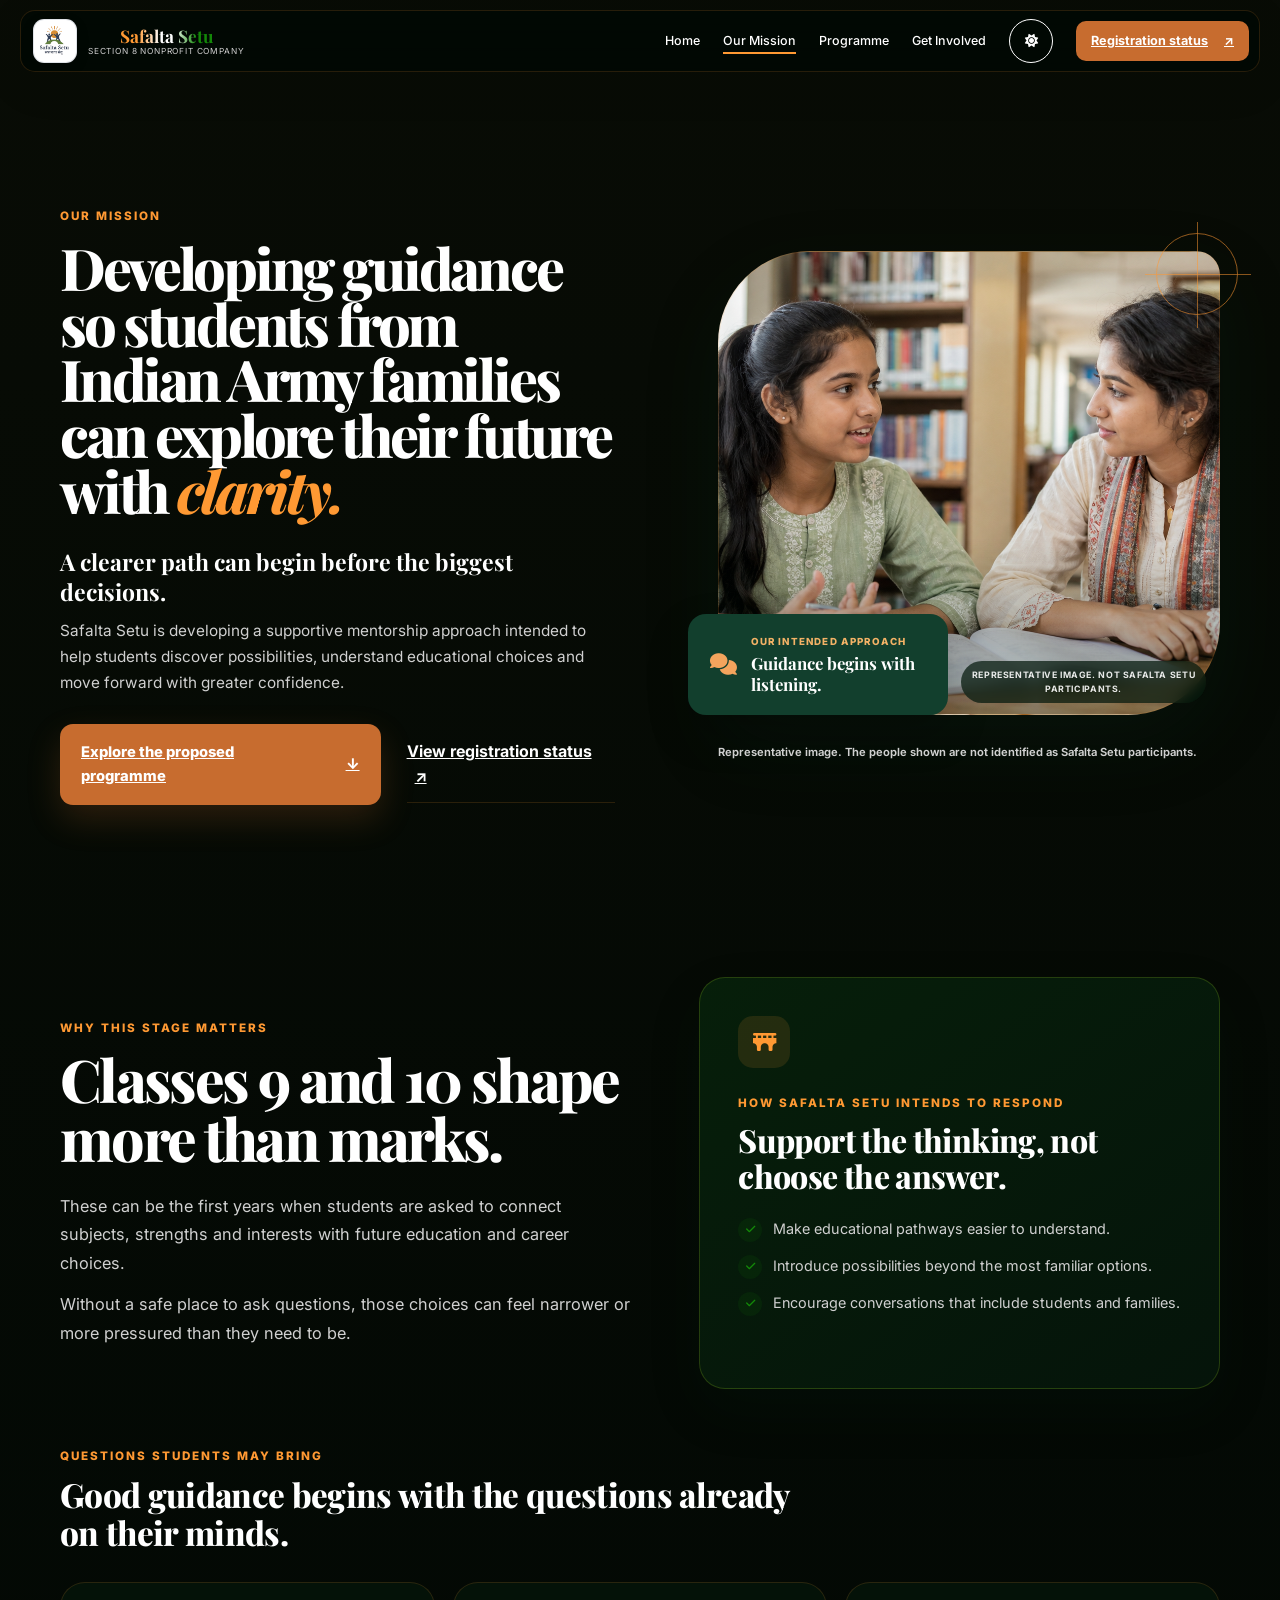
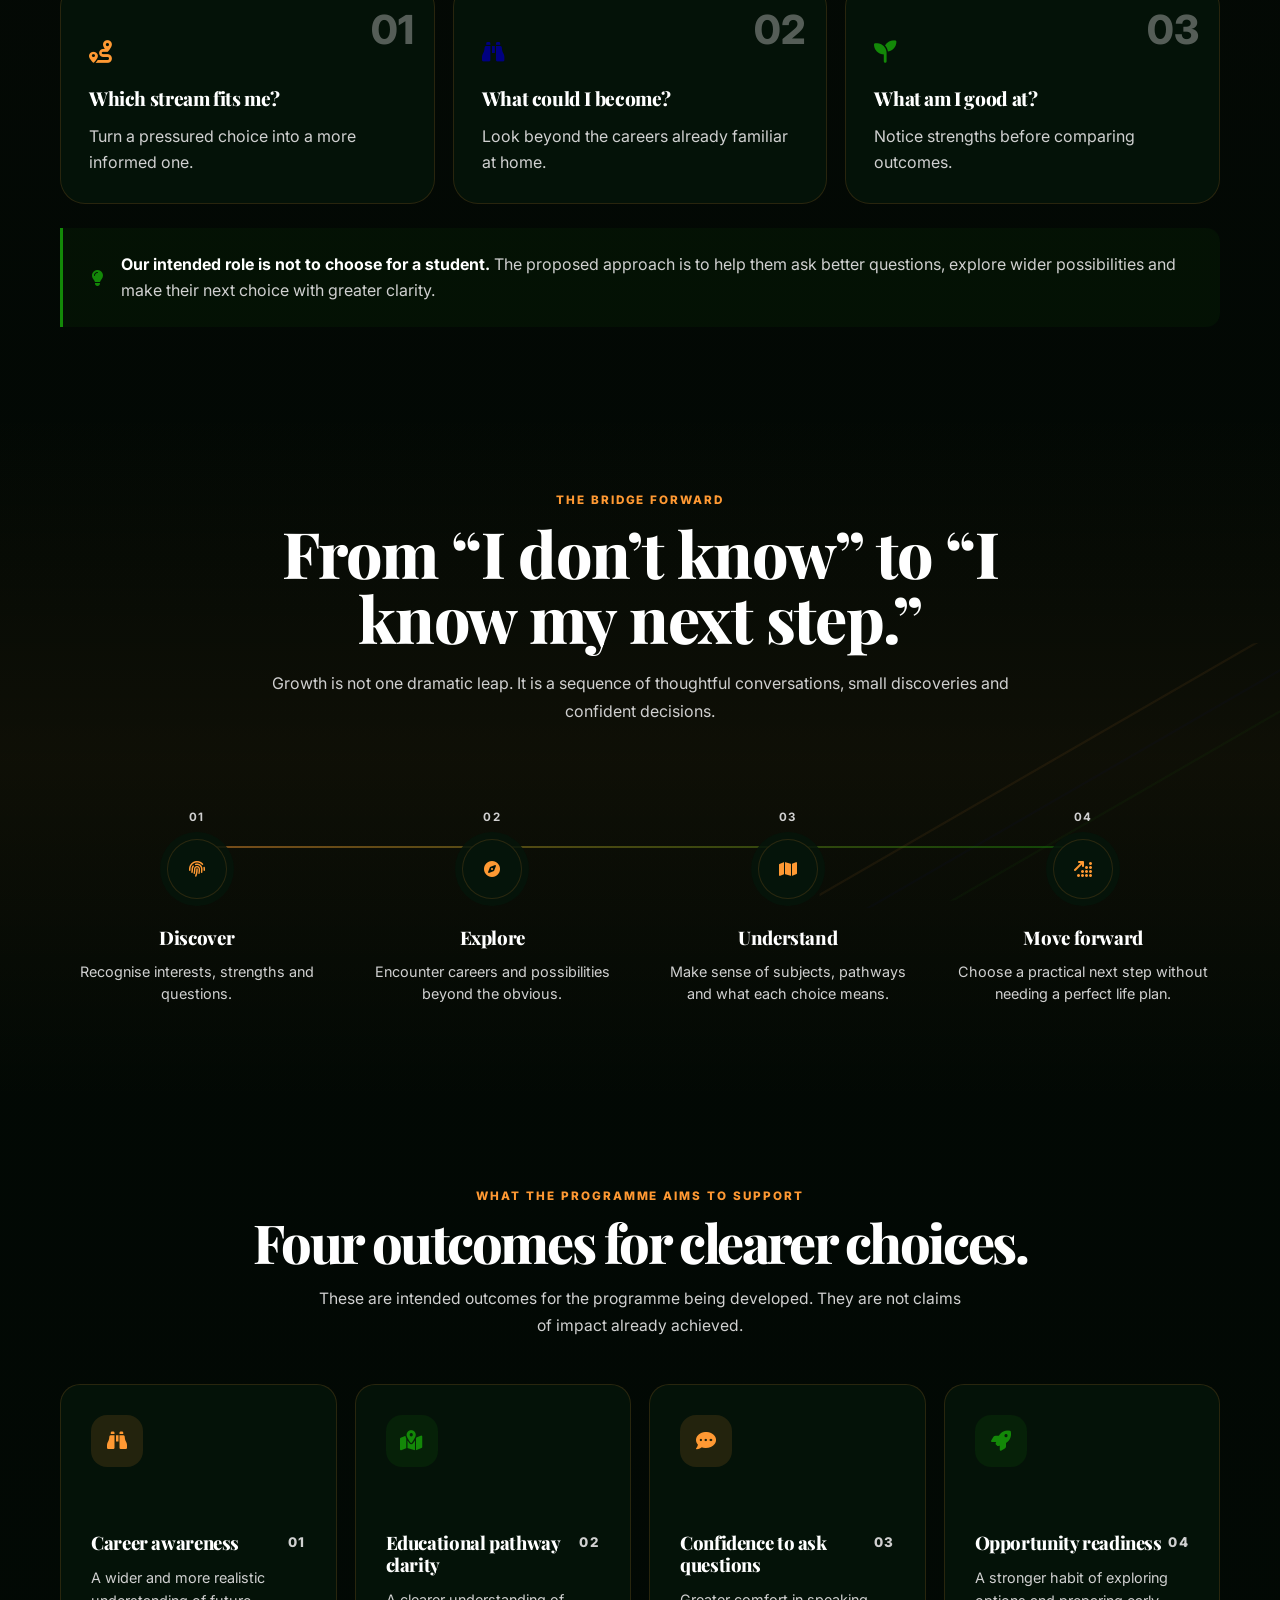
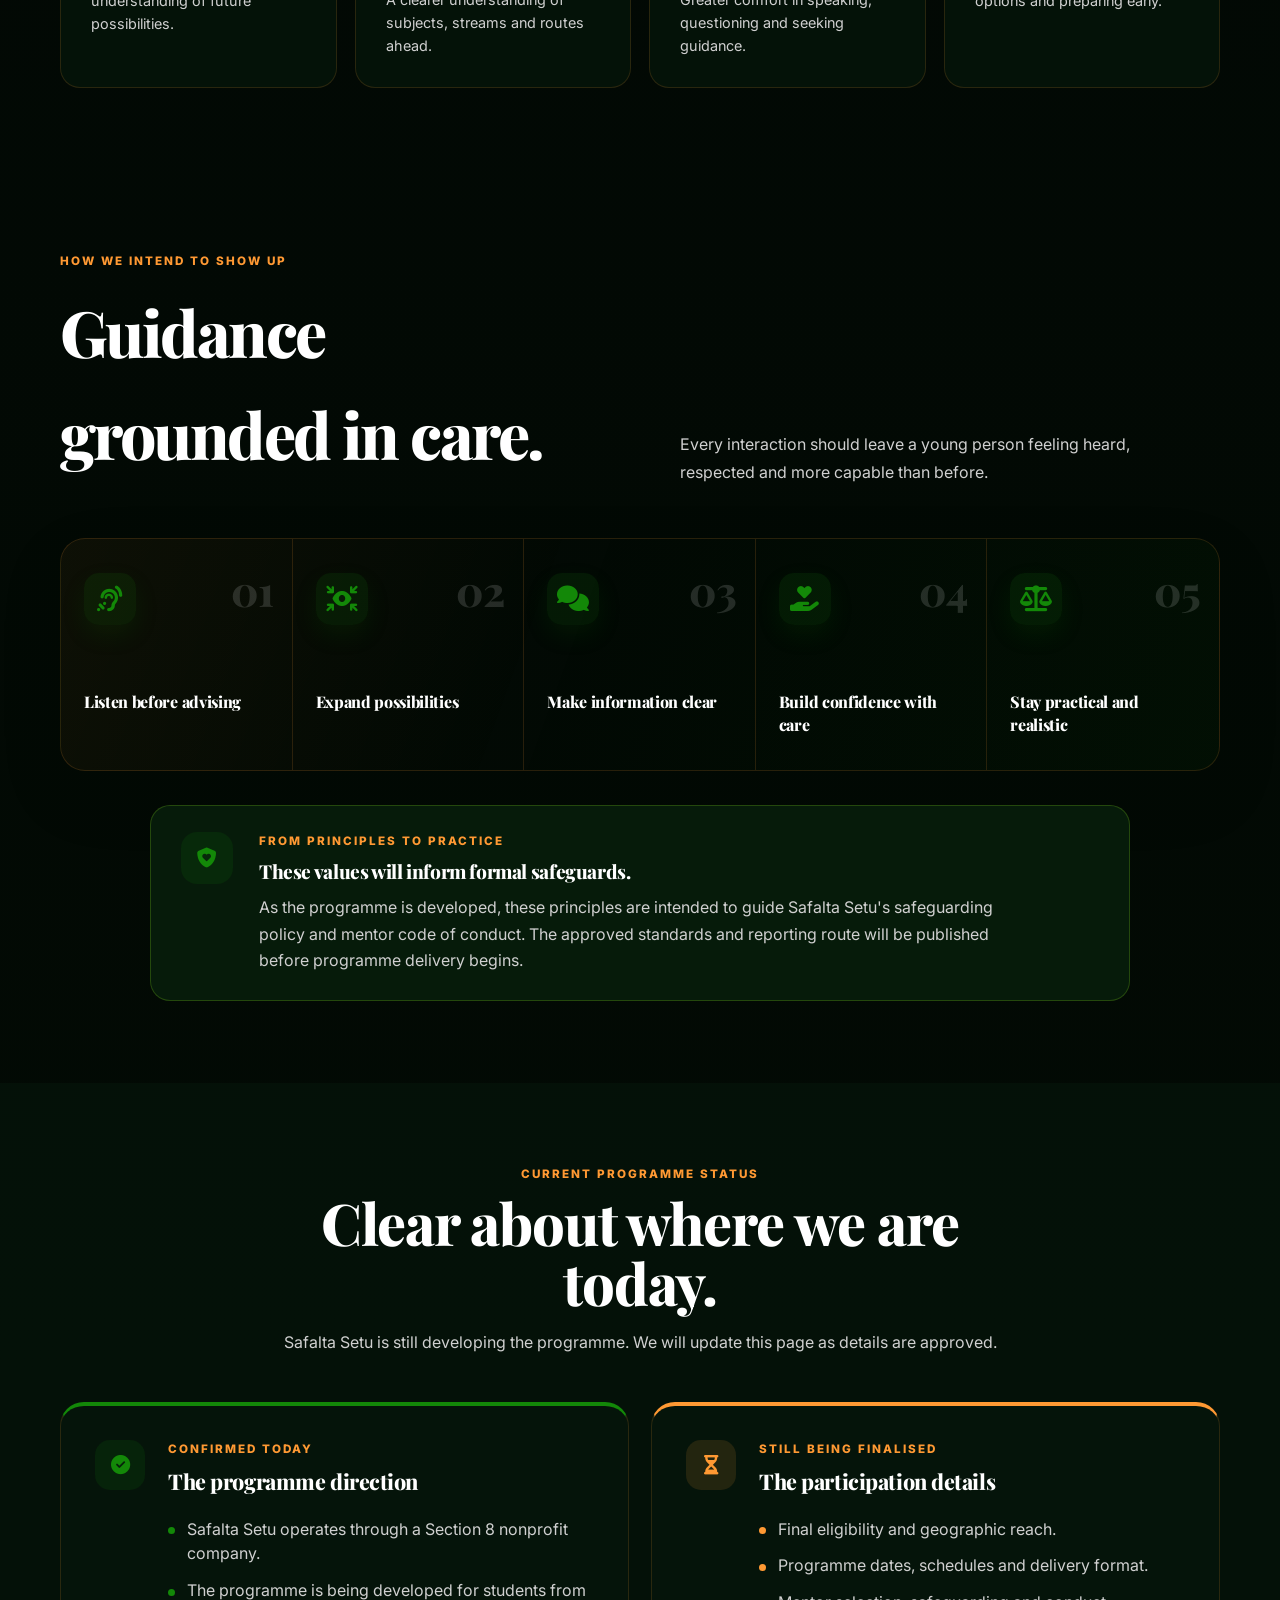
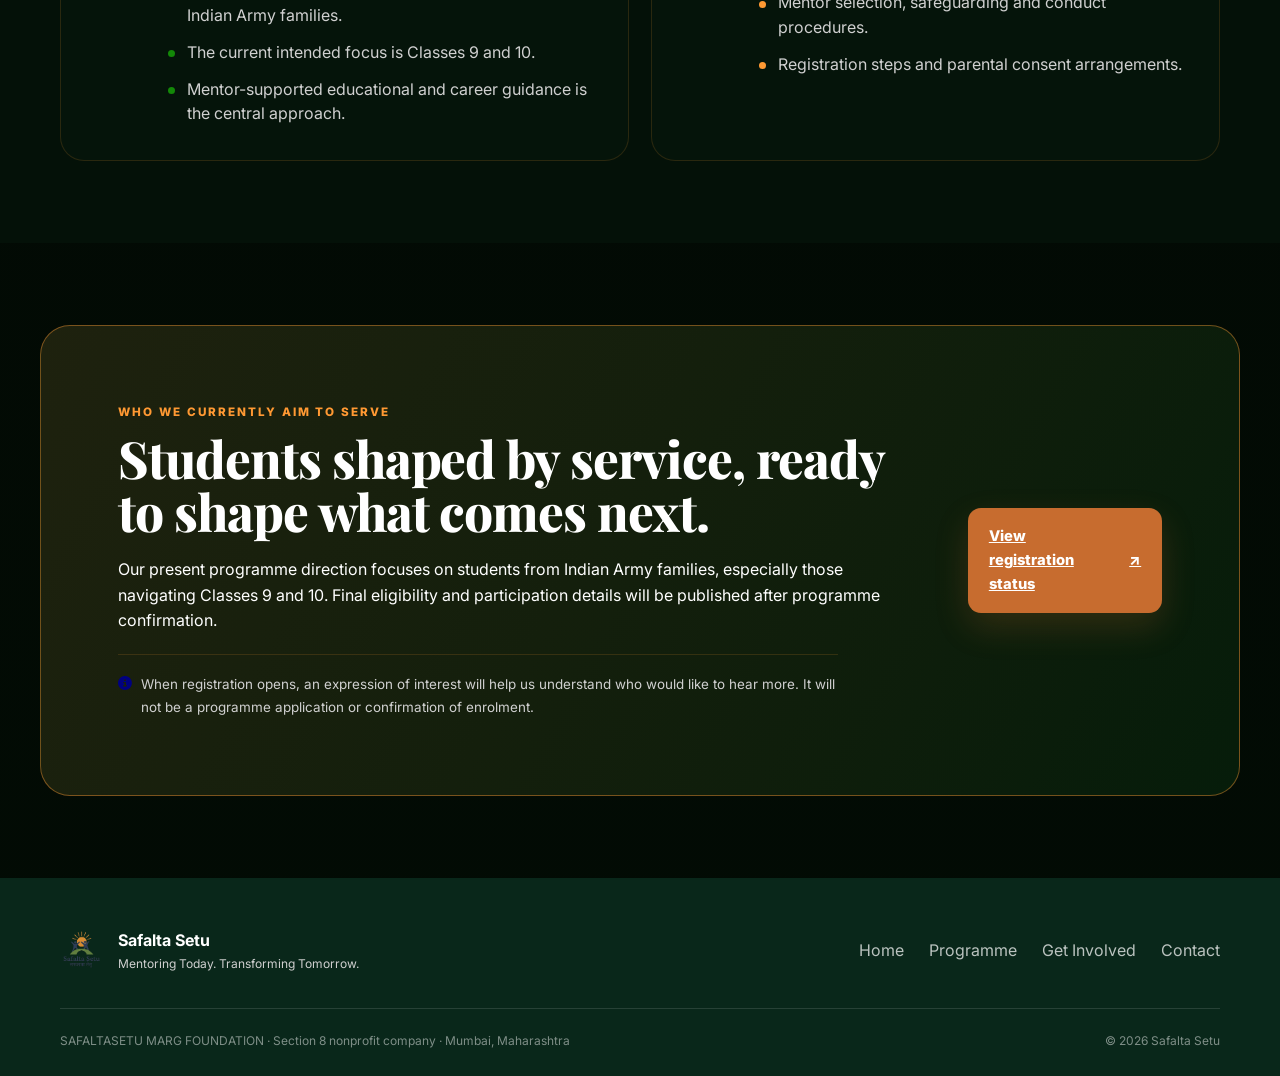
==== vision.html @ 75360585 "Publish Safalta Setu website" ====
<!DOCTYPE html>
<html lang="en" data-theme="dark">
<head>
    <meta charset="UTF-8"><meta name="viewport" content="width=device-width, initial-scale=1.0">
    <meta name="description" content="Discover the mentorship programme Safalta Setu is developing for students from Indian Army families.">
    <title>Our Mission | Safalta Setu</title><link rel="stylesheet" href="style.css?v=mobile2"><link rel="stylesheet" href="https://cdnjs.cloudflare.com/ajax/libs/font-awesome/6.4.0/css/all.min.css">
</head>
<body class="mission-site-page">
<a class="skip-link" href="#main-content">Skip to content</a>
<nav class="navbar navbar-home ngo-nav" aria-label="Primary navigation"><a href="index.html" class="nav-brand"><div class="logo-container official-logo-container"><img src="logo.jpg" alt="Safalta Setu official logo" class="nav-logo-img official-logo-img"></div><span class="brand-copy"><strong>Safalta Setu</strong><small>Section 8 nonprofit company</small></span></a><button class="mobile-menu-btn" id="mobile-menu-trigger" aria-label="Open navigation" aria-expanded="false" aria-controls="nav-menu"><i class="fas fa-bars"></i></button><div class="nav-menu" id="nav-menu"><a href="index.html" class="nav-link">Home</a><a href="vision.html" class="nav-link active" aria-current="page">Our Mission</a><a href="index.html#programmes" class="nav-link">Programme</a><a href="index.html#get-involved" class="nav-link">Get Involved</a><button id="theme-toggle" class="theme-switch" aria-label="Toggle Theme"><i class="fas fa-sun"></i></button><a href="contact.html" class="nav-cta">Registration status <span aria-hidden="true">↗</span></a></div></nav>
<main id="main-content" class="mission-page">
<header class="mission-hero"><div class="container mission-hero-grid"><div class="mission-copy reveal-group"><p class="section-kicker">Our mission</p><h1>Developing guidance so students from Indian Army families can explore their future with <em>clarity.</em></h1><p class="mission-hero-lead">A clearer path can begin before the biggest decisions.</p><p class="mission-hero-summary">Safalta Setu is developing a supportive mentorship approach intended to help students discover possibilities, understand educational choices and move forward with greater confidence.</p><div class="hero-actions"><a href="#bridge-forward" class="btn-primary">Explore the proposed programme <span aria-hidden="true">↓</span></a><a href="contact.html" class="btn-text">View registration status <span aria-hidden="true">↗</span></a></div></div><figure class="mission-people-visual reveal-scale"><div class="mission-people-photo" role="img" aria-label="Representative image of an Indian student speaking with a supportive mentor"></div><figcaption class="mission-people-disclosure">Representative image. Not Safalta Setu participants.</figcaption><div class="mission-people-note"><i class="fas fa-comments" aria-hidden="true"></i><span><small>Our intended approach</small><strong>Guidance begins with listening.</strong></span></div><span class="mission-people-accent" aria-hidden="true"></span><p class="representative-caption">Representative image. The people shown are not identified as Safalta Setu participants.</p></figure></div></header>
<section class="mission-why section"><div class="container"><div class="why-ngo-grid"><div class="why-need reveal-text"><p class="section-kicker">Why this stage matters</p><h2>Classes 9 and 10 shape more than marks.</h2><p>These can be the first years when students are asked to connect subjects, strengths and interests with future education and career choices.</p><p>Without a safe place to ask questions, those choices can feel narrower or more pressured than they need to be.</p></div><aside class="why-response reveal-card"><span class="why-response-icon"><i class="fas fa-bridge" aria-hidden="true"></i></span><p class="section-kicker">How Safalta Setu intends to respond</p><h3>Support the thinking, not choose the answer.</h3><ul><li><i class="fas fa-check" aria-hidden="true"></i><span>Make educational pathways easier to understand.</span></li><li><i class="fas fa-check" aria-hidden="true"></i><span>Introduce possibilities beyond the most familiar options.</span></li><li><i class="fas fa-check" aria-hidden="true"></i><span>Encourage conversations that include students and families.</span></li></ul></aside></div><div class="student-questions-heading reveal-text"><p class="section-kicker">Questions students may bring</p><h3>Good guidance begins with the questions already on their minds.</h3></div><div class="question-grid"><article class="question-card reveal-card"><span>01</span><i class="fas fa-route"></i><h3>Which stream fits me?</h3><p>Turn a pressured choice into a more informed one.</p></article><article class="question-card reveal-card"><span>02</span><i class="fas fa-binoculars"></i><h3>What could I become?</h3><p>Look beyond the careers already familiar at home.</p></article><article class="question-card reveal-card"><span>03</span><i class="fas fa-seedling"></i><h3>What am I good at?</h3><p>Notice strengths before comparing outcomes.</p></article></div><p class="mission-note reveal-text"><i class="fas fa-lightbulb"></i><span><strong>Our intended role is not to choose for a student.</strong> The proposed approach is to help them ask better questions, explore wider possibilities and make their next choice with greater clarity.</span></p></div></section>
<section class="bridge-forward section" id="bridge-forward"><div class="container"><div class="section-heading center-heading reveal-text"><p class="section-kicker">The Bridge Forward</p><h2>From “I don’t know” to “I know my next step.”</h2><p>Growth is not one dramatic leap. It is a sequence of thoughtful conversations, small discoveries and confident decisions.</p></div><div class="journey-track"><div class="journey-line" aria-hidden="true"></div><article class="journey-step reveal-card"><b>01</b><span><i class="fas fa-fingerprint"></i></span><h3>Discover</h3><p>Recognise interests, strengths and questions.</p></article><article class="journey-step reveal-card"><b>02</b><span><i class="fas fa-compass"></i></span><h3>Explore</h3><p>Encounter careers and possibilities beyond the obvious.</p></article><article class="journey-step reveal-card"><b>03</b><span><i class="fas fa-map"></i></span><h3>Understand</h3><p>Make sense of subjects, pathways and what each choice means.</p></article><article class="journey-step reveal-card"><b>04</b><span><i class="fas fa-arrow-up-right-dots"></i></span><h3>Move forward</h3><p>Choose a practical next step without needing a perfect life plan.</p></article></div></div></section>
<section class="mission-outcomes section" id="intended-outcomes"><div class="container"><div class="outcomes-heading reveal-text"><p class="section-kicker">What the programme aims to support</p><h2>Four outcomes for clearer choices.</h2><p>These are intended outcomes for the programme being developed. They are not claims of impact already achieved.</p></div><div class="outcome-list"><div class="outcome-item reveal-card"><span><i class="fas fa-binoculars"></i></span><div><small>01</small><h3>Career awareness</h3><p>A wider and more realistic understanding of future possibilities.</p></div></div><div class="outcome-item reveal-card"><span><i class="fas fa-map-location-dot"></i></span><div><small>02</small><h3>Educational pathway clarity</h3><p>A clearer understanding of subjects, streams and routes ahead.</p></div></div><div class="outcome-item reveal-card"><span><i class="fas fa-comment-dots"></i></span><div><small>03</small><h3>Confidence to ask questions</h3><p>Greater comfort in speaking, questioning and seeking guidance.</p></div></div><div class="outcome-item reveal-card"><span><i class="fas fa-rocket"></i></span><div><small>04</small><h3>Opportunity readiness</h3><p>A stronger habit of exploring options and preparing early.</p></div></div></div></div></section>
<section class="mission-principles section" id="care-principles"><div class="container"><div class="section-heading split-heading reveal-text"><div><p class="section-kicker">How we intend to show up</p><h2>Guidance grounded in care.</h2></div><p>Every interaction should leave a young person feeling heard, respected and more capable than before.</p></div><div class="principles-row"><div class="principle reveal-card"><i class="fas fa-ear-listen"></i><h3>Listen before advising</h3></div><div class="principle reveal-card"><i class="fas fa-arrows-to-eye"></i><h3>Expand possibilities</h3></div><div class="principle reveal-card"><i class="fas fa-comments"></i><h3>Make information clear</h3></div><div class="principle reveal-card"><i class="fas fa-hand-holding-heart"></i><h3>Build confidence with care</h3></div><div class="principle reveal-card"><i class="fas fa-scale-balanced"></i><h3>Stay practical and realistic</h3></div></div><aside class="principles-standards-note reveal-card"><span><i class="fas fa-shield-heart" aria-hidden="true"></i></span><div><p class="section-kicker">From principles to practice</p><h3>These values will inform formal safeguards.</h3><p>As the programme is developed, these principles are intended to guide Safalta Setu's safeguarding policy and mentor code of conduct. The approved standards and reporting route will be published before programme delivery begins.</p></div></aside></div></section>
<section class="mission-status section" id="current-status"><div class="container"><div class="status-heading reveal-text"><p class="section-kicker">Current programme status</p><h2>Clear about where we are today.</h2><p>Safalta Setu is still developing the programme. We will update this page as details are approved.</p></div><div class="status-clarity-grid"><article class="status-column status-confirmed reveal-card"><span class="status-icon"><i class="fas fa-circle-check" aria-hidden="true"></i></span><div><p class="section-kicker">Confirmed today</p><h3>The programme direction</h3><ul><li>Safalta Setu operates through a Section 8 nonprofit company.</li><li>The programme is being developed for students from Indian Army families.</li><li>The current intended focus is Classes 9 and 10.</li><li>Mentor-supported educational and career guidance is the central approach.</li></ul></div></article><article class="status-column status-pending reveal-card"><span class="status-icon"><i class="fas fa-hourglass-half" aria-hidden="true"></i></span><div><p class="section-kicker">Still being finalised</p><h3>The participation details</h3><ul><li>Final eligibility and geographic reach.</li><li>Programme dates, schedules and delivery format.</li><li>Mentor selection, safeguarding and conduct procedures.</li><li>Registration steps and parental consent arrangements.</li></ul></div></article></div></div></section>
<section class="mission-audience section" id="register-interest"><div class="container audience-card reveal-scale"><div><p class="section-kicker">Who we currently aim to serve</p><h2>Students shaped by service, ready to shape what comes next.</h2><p>Our present programme direction focuses on students from Indian Army families, especially those navigating Classes 9 and 10. Final eligibility and participation details will be published after programme confirmation.</p><p class="audience-cta-note"><i class="fas fa-circle-info" aria-hidden="true"></i><span>When registration opens, an expression of interest will help us understand who would like to hear more. It will not be a programme application or confirmation of enrolment.</span></p></div><a href="contact.html" class="btn-primary">View registration status <span aria-hidden="true">↗</span></a></div></section>
</main>
<footer class="ngo-footer"><div class="container"><div class="ngo-footer-top"><div class="footer-brand"><img src="logo.jpg" alt="Safalta Setu"><div><strong>Safalta Setu</strong><span>Mentoring Today. Transforming Tomorrow.</span></div></div><div class="footer-links"><a href="index.html">Home</a><a href="index.html#programmes">Programme</a><a href="index.html#get-involved">Get Involved</a><a href="contact.html">Contact</a></div></div><div class="ngo-footer-bottom"><span>SAFALTASETU MARG FOUNDATION · Section 8 nonprofit company · Mumbai, Maharashtra</span><span>© 2026 Safalta Setu</span></div></div></footer><script src="script.js?v=7"></script>
</body></html>
---- style.css ----
/* 
   SAFALTA SETU: THE PATRIOTIC ENGINE (FINAL STABLE)
   Design System: Deep Tricolor, High Visibility, No Blend Modes
*/

@import url('https://fonts.googleapis.com/css2?family=Inter:wght@400;500;600;800&family=Playfair+Display:ital,wght@0,600;0,800;1,600&display=swap');

:root {
    /* --- DARK THEME (Deep Jungle) --- */
    /* User asked for "background green colour green" - we give a Premium Deep Green/Black */
    --bg-deep: #020804;
    --bg-surface: #05140a;
    --text-main: #ffffff;
    --text-muted: #d0d0d0;
    /* Brighter for readability */

    --glass-bg: rgba(5, 20, 10, 0.85);
    --glass-border: rgba(255, 153, 51, 0.15);
    /* Saffron tint border */
    --glass-highlight: rgba(255, 255, 255, 0.1);

    /* VIBRANT INDIAN COLORS */
    --saffron-glow: #FF9933;
    --green-glow: #138808;
    --blue-chakra: #000080;
    /* Navy for box shadows/accents only, NO TEXT */

    --nav-height: 80px;
    --container-width: 1200px;
}

/* --- LIGHT MODE (Green-Cream) --- */
[data-theme="light"] {
    --bg-deep: #FDFBF7;
    /* Requested "Tinted Cream" */
    --bg-surface: #FFFFFF;
    --text-main: #0a1f0a;
    --text-muted: #405040;

    --glass-bg: rgba(255, 255, 255, 0.85);
    --glass-border: rgba(19, 136, 8, 0.15);
    --glass-highlight: rgba(255, 153, 51, 0.1);

    --saffron-glow: #CC5500;
    --green-glow: #006400;
}

* {
    box-sizing: border-box;
    margin: 0;
    padding: 0;
}

html {
    scroll-behavior: smooth;
    font-size: 16px;
}

body {
    background-color: var(--bg-deep);
    color: var(--text-main);
    font-family: 'Inter', sans-serif;
    overflow-x: hidden;
    line-height: 1.6;
    transition: background-color 0.5s ease;
}

/* --- TYPOGRAPHY (Patriotic) --- */
h1,
h2,
h3 {
    font-family: 'Playfair Display', serif;
    font-weight: 800;
    color: var(--text-main);
    letter-spacing: -0.02em;
}

/* Fix: Text Gradient showing as rectangle */
.tricolor-text {
    background: linear-gradient(90deg, var(--saffron-glow), #ffffff, var(--green-glow));
    background-clip: text;
    -webkit-background-clip: text;
    color: transparent;
    -webkit-text-fill-color: transparent;
    font-weight: 800;
    display: inline-block;
}

/* FINAL FIX: Light mode uses SOLID text to avoid "Rectangle" bugs */
[data-theme="light"] .tricolor-text {
    background: none;
    background-clip: border-box;
    -webkit-background-clip: border-box;
    -webkit-text-fill-color: initial;
    color: #000000;
    /* Crisp Black */
}

.display-text {
    font-size: clamp(3rem, 7vw, 6rem);
    line-height: 1.1;
    margin-bottom: 20px;
}

.subtitle {
    font-size: 1.25rem;
    color: var(--text-muted);
    max-width: 700px;
    margin: 0 auto 40px auto;
}

/* --- LAYOUT --- */
.container {
    max-width: var(--container-width);
    margin: 0 auto;
    padding: 0 20px;
}

.section {
    padding: 100px 0;
    position: relative;
    display: flex;
    flex-direction: column;
    justify-content: center;
    min-height: 90vh;
}

.center-text {
    text-align: center;
}

.grid {
    display: grid;
    gap: 40px;
}

/* --- NAVBAR --- */
.navbar {
    position: fixed;
    top: 0;
    width: 100%;
    height: var(--nav-height);
    background: var(--glass-bg);
    backdrop-filter: blur(20px);
    border-bottom: 1px solid var(--glass-border);
    z-index: 1000;
    display: flex;
    align-items: center;
    justify-content: space-between;
    padding: 0 40px;
}

.logo-container {
    background: #fff;
    padding: 5px 10px;
    border-radius: 4px;
    height: 50px;
    display: flex;
    align-items: center;
}

.nav-logo-img {
    height: 100%;
    width: auto;
    max-width: 150px;
    object-fit: contain;
}

.nav-menu {
    display: flex;
    gap: 30px;
    align-items: center;
}

.nav-link {
    color: var(--text-main);
    text-decoration: none;
    font-weight: 500;
    font-size: 1.1rem;
}

.nav-link:hover {
    color: var(--saffron-glow);
}

.theme-switch {
    background: none;
    border: 1px solid var(--text-main);
    color: var(--text-main);
    width: 40px;
    height: 40px;
    border-radius: 50%;
    display: grid;
    place-items: center;
    cursor: pointer;
}

/* --- STREAKS (THE FIX) --- */
/* No Blend Modes. Explicit coloring. */
.light-streak {
    position: fixed;
    /* Fixed so they stay on screen */
    width: 600px;
    height: 600px;
    border-radius: 50%;
    filter: blur(90px);
    z-index: -1;
    /* Behind content */
    opacity: 0.6;
    pointer-events: none;
}

/* Dark Mode Streaks */
.streak-saffron {
    top: -200px;
    right: -200px;
    background: var(--saffron-glow);
}

.streak-green {
    bottom: -200px;
    left: -200px;
    background: var(--green-glow);
}

/* --- CARDS & BOXES --- */
.glass-card {
    background: var(--glass-bg);
    border: 1px solid var(--glass-border);
    border-radius: 20px;
    padding: 40px;
    position: relative;
    overflow: hidden;
    transition: transform 0.3s ease, border-color 0.3s ease;
}

.glass-card:hover {
    transform: translateY(-5px);
    border-color: var(--saffron-glow);
    box-shadow: 0 10px 40px rgba(0, 0, 0, 0.2);
}

/* Partners Box Specific - NO OUTLINES */
.partner-box {
    display: flex;
    align-items: center;
    justify-content: center;
    background: rgba(255, 255, 255, 0.03);
    /* Subtle fill */
    border: none;
    /* KEY FIX */
    font-weight: 700;
    letter-spacing: 1px;
    color: var(--text-muted);
}

[data-theme="light"] .partner-box {
    background: rgba(0, 0, 0, 0.03);
    color: var(--text-main);
}

/* --- BUTTONS (Fixed: No Glow) --- */
.btn-cinema {
    background: var(--saffron-glow);
    /* Solid Saffron */
    color: #fff;
    padding: 15px 40px;
    border-radius: 50px;
    text-decoration: none;
    font-weight: 700;
    /* REMOVED GLOW per user request */
    box-shadow: none;
    transition: all 0.3s ease;
}

.btn-cinema:hover {
    filter: brightness(1.05);
    background: #FF9933;
}

.btn-ghost {
    border: 2px solid var(--text-main);
    color: var(--text-main);
    padding: 15px 40px;
    border-radius: 50px;
    text-decoration: none;
    font-weight: 700;
}

/* --- UTILS --- */
.footer-minimal {
    border-top: 1px solid var(--glass-border);
    padding: 50px 0;
    text-align: center;
    color: var(--text-muted);
    background: var(--bg-surface);
}


/* --- MOBILE RESPONSIVENESS (The Fix) --- */
@media (max-width: 768px) {
    .navbar {
        padding: 0 20px;
    }

    /* Hide Desktop Menu */
    .nav-menu {
        position: fixed;
        top: var(--nav-height);
        left: 0;
        width: 100%;
        height: 0;
        background: var(--glass-bg);
        backdrop-filter: blur(25px);
        overflow: hidden;
        flex-direction: column;
        align-items: center;
        justify-content: center;
        transition: height 0.4s cubic-bezier(0.4, 0, 0.2, 1);
        border-bottom: 1px solid var(--glass-border);
    }

    .nav-menu.active {
        height: 300px;
        /* Open Drawer Height */
    }

    /* Mobile Hamburger Icon (Visual only, JS triggers it) */
    .mobile-menu-btn {
        display: block !important;
        font-size: 1.5rem;
        color: var(--text-main);
        cursor: pointer;
    }

    /* Stack Hero Buttons */
    .hero-btn-group a {
        display: block;
        width: 100%;
        margin: 10px 0 !important;
        text-align: center;
    }

    /* Adjust Headlines */
    .display-text {
        font-size: 2.5rem;
    }
}

/* Our Mission */
.mission-page{position:relative;z-index:1;overflow:hidden}.mission-hero{min-height:92vh;padding:150px 0 90px;display:grid;align-items:center}.mission-hero-grid{display:grid;grid-template-columns:1.05fr .95fr;gap:clamp(50px,8vw,120px);align-items:center}.mission-copy h1{max-width:760px;margin:14px 0 28px;font-family:'Playfair Display',serif;font-size:clamp(3.4rem,6.7vw,7rem);line-height:.94;letter-spacing:-.055em}.mission-copy h1 em{color:var(--saffron-glow);font-weight:inherit}.mission-copy>p:not(.section-kicker){max-width:650px;color:var(--text-muted);font-size:clamp(1.05rem,1.5vw,1.25rem);line-height:1.75}.mission-compass{width:min(470px,86vw);aspect-ratio:1;position:relative;margin:auto;border-radius:50%;background:radial-gradient(circle,color-mix(in srgb,var(--saffron-glow) 13%,transparent),transparent 58%)}.compass-orbit{position:absolute;inset:9%;border:1px solid color-mix(in srgb,var(--text-main) 22%,transparent);border-radius:50%;animation:mission-spin 24s linear infinite}.compass-orbit:before,.compass-orbit:after{content:'';position:absolute;width:13px;height:13px;border-radius:50%;background:var(--saffron-glow);box-shadow:0 0 22px currentColor}.compass-orbit:before{left:8%;top:18%}.compass-orbit:after{right:8%;bottom:18%;background:var(--green-glow)}.compass-orbit.orbit-b{inset:22%;border-style:dashed;animation-direction:reverse;animation-duration:17s}.compass-core{position:absolute;inset:31%;display:flex;flex-direction:column;align-items:center;justify-content:center;border-radius:50%;text-align:center;color:var(--text-main);background:color-mix(in srgb,var(--bg-surface) 93%,transparent);border:1px solid var(--glass-border);box-shadow:0 24px 70px rgba(0,0,0,.16)}.compass-core i{margin-bottom:11px;color:var(--saffron-glow);font-size:2rem;animation:compass-pulse 2.6s ease-in-out infinite}.compass-core strong{font-size:1.1rem}.compass-core small{color:var(--text-muted)}.compass-word{position:absolute;padding:8px 13px;border:1px solid var(--glass-border);border-radius:999px;background:color-mix(in srgb,var(--bg-surface) 92%,transparent);box-shadow:0 10px 30px rgba(0,0,0,.1);font-size:.77rem;font-weight:700;letter-spacing:.08em;text-transform:uppercase}.word-potential{left:0;top:22%}.word-guidance{right:-3%;top:44%}.word-possibility{left:10%;bottom:9%}
.center-heading{max-width:800px;margin:0 auto 66px;text-align:center}.center-heading h2{margin:10px 0 18px;font-size:clamp(2.4rem,5vw,4.8rem);line-height:1.02}.center-heading>p:last-child{color:var(--text-muted);line-height:1.75}.question-grid{display:grid;grid-template-columns:repeat(3,1fr);gap:18px;margin:52px 0 26px}.question-card{position:relative;min-height:285px;padding:38px;overflow:hidden;border:1px solid var(--glass-border);border-radius:25px;background:color-mix(in srgb,var(--bg-surface) 88%,transparent);transition:transform .35s,border-color .35s}.question-card:hover{transform:translateY(-8px);border-color:color-mix(in srgb,var(--saffron-glow) 55%,transparent)}.question-card>span{position:absolute;right:25px;top:18px;color:color-mix(in srgb,var(--text-muted) 40%,transparent);font-size:3.2rem;font-weight:800}.question-card i{margin:52px 0 25px;color:var(--saffron-glow);font-size:1.7rem}.question-card h3{font-size:1.35rem;margin-bottom:10px}.question-card p{color:var(--text-muted);line-height:1.6}.mission-note{max-width:980px;margin:24px auto 0;padding:24px 28px;display:flex;gap:18px;align-items:center;color:var(--text-muted);border-left:3px solid var(--green-glow);background:color-mix(in srgb,var(--green-glow) 7%,transparent)}.mission-note i{color:var(--green-glow)}.mission-note strong{color:var(--text-main)}
.bridge-forward{background:linear-gradient(180deg,transparent,color-mix(in srgb,var(--saffron-glow) 5%,transparent),transparent)}.journey-track{position:relative;display:grid;grid-template-columns:repeat(5,1fr);gap:20px}.journey-line{position:absolute;left:8%;right:8%;top:55px;height:2px;background:linear-gradient(90deg,var(--saffron-glow),var(--green-glow));opacity:.45}.journey-step{position:relative;text-align:center}.journey-step b{display:block;margin-bottom:13px;color:var(--text-muted);font-size:.72rem;letter-spacing:.15em}.journey-step>span{width:60px;height:60px;display:grid;place-items:center;margin:0 auto 24px;border:1px solid var(--glass-border);border-radius:50%;color:var(--saffron-glow);background:var(--bg-surface);box-shadow:0 0 0 7px color-mix(in srgb,var(--bg-surface) 85%,transparent);transition:transform .3s}.journey-step:hover>span{transform:scale(1.14) rotate(7deg)}.journey-step h3{margin-bottom:8px}.journey-step p{color:var(--text-muted);font-size:.9rem;line-height:1.55}
.outcomes-layout{display:grid;grid-template-columns:.9fr 1.1fr;gap:clamp(50px,8vw,110px);align-items:center}.outcome-statement blockquote{margin:20px 0 28px;font-family:'Playfair Display',serif;font-size:clamp(2.1rem,4vw,4rem);line-height:1.08;color:var(--text-main)}.outcome-statement>p:last-child{color:var(--text-muted);line-height:1.75}.outcome-list{border-top:1px solid var(--glass-border)}.outcome-item{display:grid;grid-template-columns:55px 1fr;gap:20px;padding:25px 8px;border-bottom:1px solid var(--glass-border)}.outcome-item>span{color:var(--saffron-glow);font-size:.76rem;font-weight:800}.outcome-item h3{margin-bottom:6px}.outcome-item p{color:var(--text-muted)}
.principles-row{display:grid;grid-template-columns:repeat(5,1fr);border:1px solid var(--glass-border);border-radius:25px;overflow:hidden}.principle{min-height:230px;padding:34px 23px;border-right:1px solid var(--glass-border);transition:background .3s}.principle:last-child{border:0}.principle:hover{background:color-mix(in srgb,var(--saffron-glow) 8%,transparent)}.principle i{color:var(--green-glow);font-size:1.6rem;margin-bottom:65px}.principle h3{font-size:1rem;line-height:1.45}.audience-card{padding:clamp(35px,6vw,78px);display:flex;justify-content:space-between;gap:50px;align-items:center;border:1px solid color-mix(in srgb,var(--saffron-glow) 32%,var(--glass-border));border-radius:30px;background:linear-gradient(120deg,color-mix(in srgb,var(--saffron-glow) 10%,var(--bg-surface)),color-mix(in srgb,var(--green-glow) 7%,var(--bg-surface)))}.audience-card>div{max-width:800px}.audience-card h2{margin:10px 0 18px;font-size:clamp(2rem,4vw,3.8rem);line-height:1.05}.audience-card p:last-child{color:var(--text-muted);line-height:1.7}
.mission-footer{position:relative;z-index:2;padding:38px 0;border-top:1px solid var(--glass-border)}.mission-footer .container{display:flex;justify-content:space-between;align-items:center}.footer-brand{display:flex;align-items:center;gap:13px}.footer-brand img{width:45px;height:45px;object-fit:contain;border-radius:9px}.footer-brand div{display:flex;flex-direction:column}.footer-brand span{color:var(--text-muted);font-size:.75rem}.footer-links{display:flex;gap:25px}.footer-links a{color:var(--text-muted);text-decoration:none}.footer-links a:hover{color:var(--text-main)}
@keyframes mission-spin{to{transform:rotate(360deg)}}@keyframes compass-pulse{50%{transform:translate(4px,-4px) scale(1.1)}}
@media(max-width:980px){.mission-hero-grid,.outcomes-layout{grid-template-columns:1fr}.mission-copy{text-align:center}.mission-copy>p:not(.section-kicker){margin-inline:auto}.mission-copy .hero-actions{justify-content:center}.mission-compass{width:min(390px,82vw)}.question-grid{grid-template-columns:1fr}.question-card{min-height:230px}.journey-track{grid-template-columns:repeat(3,1fr);row-gap:45px}.journey-line{display:none}.principles-row{grid-template-columns:repeat(2,1fr)}.principle{border-bottom:1px solid var(--glass-border)}.audience-card{flex-direction:column;align-items:flex-start}}
@media(max-width:620px){.mission-hero{padding-top:110px}.mission-copy h1{font-size:clamp(3rem,15vw,4.5rem)}.journey-track{grid-template-columns:1fr}.journey-step{display:grid;grid-template-columns:50px 62px 1fr;text-align:left;align-items:center;column-gap:10px}.journey-step b,.journey-step>span{margin:0}.journey-step p{grid-column:3}.principles-row{grid-template-columns:1fr}.principle{min-height:auto}.principle i{margin-bottom:28px}.mission-footer .container{flex-direction:column;gap:25px;text-align:center}.footer-links{flex-wrap:wrap;justify-content:center}}

/* =========================================================
   2026 HOMEPAGE — THE BRIDGE FORWARD
   ========================================================= */

.skip-link {
    position: fixed;
    top: 12px;
    left: 12px;
    z-index: 9999;
    padding: 12px 18px;
    color: #fff;
    background: #142d23;
    border-radius: 999px;
    transform: translateY(-160%);
    transition: transform .2s ease;
}

.skip-link:focus { transform: translateY(0); }

.site-atmosphere {
    position: absolute;
    inset: 0 0 auto;
    height: 900px;
    overflow: hidden;
    pointer-events: none;
    z-index: 0;
}

.orb {
    position: absolute;
    width: 36rem;
    height: 36rem;
    border-radius: 50%;
    filter: blur(90px);
    opacity: .13;
}

.orb-saffron { top: -24rem; right: 1%; background: #e89a50; }
.orb-green { top: 12rem; left: -28rem; background: #5e9a62; }
.orb-saffron { animation: atmosphere-drift-one 11s ease-in-out infinite alternate; }
.orb-green { animation: atmosphere-drift-two 14s ease-in-out infinite alternate; }

.bridge-line {
    position: absolute;
    right: -10%;
    width: 62%;
    height: 310px;
    border: 1px solid rgba(232, 154, 80, .12);
    border-color: rgba(232, 154, 80, .12) transparent transparent;
    border-radius: 50%;
    transform: rotate(-13deg);
}

.bridge-line-one { top: 150px; }
.bridge-line-two { top: 205px; right: -7%; }
.bridge-line-one { animation: line-drift 9s ease-in-out infinite alternate; }
.bridge-line-two { animation: line-drift 12s -4s ease-in-out infinite alternate-reverse; }

.navbar-home {
    max-width: 1320px;
    margin: 18px auto 0;
    width: calc(100% - 40px);
    height: 74px;
    padding: 0 14px 0 18px;
    background: color-mix(in srgb, var(--bg-surface) 76%, transparent);
    border: 1px solid var(--glass-border);
    border-radius: 18px;
    box-shadow: 0 12px 45px rgba(0, 0, 0, .09);
    backdrop-filter: blur(22px);
}

.navbar-home .nav-brand { gap: 11px; }
.navbar-home .logo-container { width: 48px; height: 48px; border-radius: 12px; }
.navbar-home .nav-logo-img { width: 48px; height: 48px; object-fit: cover; }

.brand-copy { display: grid; line-height: 1.05; }
.brand-copy strong { font-family: 'Playfair Display', serif; font-size: 1.08rem; }
.brand-copy small { color: var(--text-muted); font-size: .58rem; letter-spacing: .13em; text-transform: uppercase; margin-top: 5px; }

.nav-cta {
    display: inline-flex;
    align-items: center;
    gap: 16px;
    padding: 13px 18px;
    border-radius: 12px;
    color: #fff;
    background: #c76c2f;
    font-weight: 700;
    font-size: .88rem;
    transition: transform .2s ease, background .2s ease;
}

.nav-cta:hover { transform: translateY(-2px); background: #d77837; }

.home-hero {
    position: relative;
    min-height: calc(100vh - 92px);
    display: grid;
    align-items: center;
    padding: 88px 0 96px;
    overflow: hidden;
}

.hero-layout {
    display: grid;
    grid-template-columns: minmax(0, 1.08fr) minmax(420px, .92fr);
    gap: clamp(40px, 8vw, 120px);
    align-items: center;
    position: relative;
    z-index: 2;
}

.eyebrow,
.section-kicker {
    color: var(--saffron-glow);
    text-transform: uppercase;
    letter-spacing: .17em;
    font-size: .73rem;
    font-weight: 800;
}

.eyebrow { display: flex; align-items: center; gap: 12px; margin-bottom: 28px; }
.eyebrow span { width: 28px; height: 1px; background: currentColor; }

.hero-copy h1 {
    max-width: 760px;
    font-family: 'Playfair Display', serif;
    font-size: clamp(3.45rem, 6vw, 6.7rem);
    line-height: .96;
    letter-spacing: -.055em;
    font-weight: 600;
    color: var(--text-main);
}

.hero-copy h1 em {
    color: var(--saffron-glow);
    font-weight: 600;
    text-decoration: underline;
    text-decoration-color: color-mix(in srgb, var(--green-glow) 55%, transparent);
    text-decoration-thickness: .08em;
    text-underline-offset: .12em;
}

.hero-intro {
    max-width: 660px;
    margin: 30px 0 0;
    color: var(--text-muted);
    font-size: clamp(1rem, 1.5vw, 1.17rem);
    line-height: 1.75;
}

.hero-actions { display: flex; gap: 26px; align-items: center; margin-top: 38px; }

.btn-primary {
    display: inline-flex;
    align-items: center;
    justify-content: center;
    gap: 24px;
    padding: 17px 21px;
    color: #fff;
    background: #c76c2f;
    border-radius: 13px;
    font-size: .92rem;
    font-weight: 800;
    box-shadow: 0 14px 34px rgba(199, 108, 47, .2);
    transition: transform .2s ease, box-shadow .2s ease;
}

.btn-primary:hover { transform: translateY(-3px); box-shadow: 0 18px 40px rgba(199, 108, 47, .28); }

.btn-text { color: var(--text-main); font-weight: 700; padding: 12px 0; border-bottom: 1px solid var(--glass-border); }
.btn-text span { margin-left: 8px; }

.trust-line { display: flex; align-items: center; gap: 13px; margin-top: 34px; color: var(--text-muted); }
.trust-line p { font-size: .76rem; line-height: 1.45; }
.trust-line strong { color: var(--text-main); }
.trust-mark { width: 34px; height: 34px; display: grid; place-items: center; border: 1px solid var(--glass-border); border-radius: 50%; color: var(--green-glow); }

.hero-visual {
    position: relative;
    aspect-ratio: .88;
    max-height: 650px;
    min-height: 520px;
    border-radius: 46% 46% 30px 30px;
    background:
        linear-gradient(155deg, rgba(232, 154, 80, .08), transparent 43%),
        linear-gradient(to bottom, color-mix(in srgb, var(--bg-surface) 72%, transparent), color-mix(in srgb, var(--green-glow) 10%, var(--bg-surface)));
    border: 1px solid var(--glass-border);
    overflow: hidden;
    box-shadow: 0 28px 90px rgba(0, 0, 0, .13);
}

.hero-visual::before {
    content: '';
    position: absolute;
    inset: 10%;
    border: 1px solid var(--glass-border);
    border-radius: 50%;
    opacity: .75;
}

.future-orbit { position: absolute; width: 64%; aspect-ratio: 1; top: 16%; left: 18%; border-radius: 50%; border: 1px dashed color-mix(in srgb, var(--saffron-glow) 35%, transparent); animation: orbit-breathe 5s ease-in-out infinite; }
.orbit-copy { position: absolute; top: 11%; left: 50%; transform: translateX(-50%); width: max-content; color: var(--text-muted); font-size: .64rem; letter-spacing: .13em; text-transform: uppercase; }
.sun-core { position: absolute; width: 24%; aspect-ratio: 1; left: 38%; top: 37%; display: grid; place-items: center; border-radius: 50%; color: #fff; background: linear-gradient(145deg, #e6a15b, #bd6027); box-shadow: 0 0 70px rgba(232, 154, 80, .35); }

.bridge-graphic { position: absolute; left: 8%; right: 8%; bottom: 17%; height: 35%; }
.bridge-deck { position: absolute; left: 0; right: 0; top: 38%; height: 8px; border-radius: 8px; background: linear-gradient(90deg, #486444, #8aa066); }
.bridge-arch { position: absolute; left: 12%; right: 12%; top: 38%; height: 58%; border: 7px solid #667e50; border-color: #667e50 transparent transparent; border-radius: 50%; transform: rotate(180deg); }
.bridge-person { position: absolute; top: 20%; width: 14px; height: 36px; border-radius: 9px 9px 4px 4px; background: #23352e; }
.bridge-person::before { content: ''; position: absolute; width: 13px; height: 13px; top: -14px; border-radius: 50%; background: #d99c63; }
.bridge-person::after { content: ''; position: absolute; left: -9px; top: 5px; width: 32px; height: 5px; border-radius: 5px; background: #23352e; transform: rotate(-12deg); }
.person-one { left: 32%; }
.person-two { right: 28%; transform: scale(.82); }

.visual-label { position: absolute; z-index: 2; display: flex; align-items: center; gap: 10px; padding: 10px 14px; color: var(--text-muted); background: color-mix(in srgb, var(--bg-surface) 86%, transparent); border: 1px solid var(--glass-border); border-radius: 999px; font-size: .72rem; backdrop-filter: blur(12px); }
.visual-label span { display: grid; place-items: center; width: 25px; height: 25px; border-radius: 50%; background: color-mix(in srgb, var(--saffron-glow) 15%, transparent); color: var(--saffron-glow); font-weight: 800; }
.visual-label-top { top: 8%; left: 8%; }
.visual-label-bottom { right: 7%; bottom: 8%; }

.scroll-cue { position: absolute; z-index: 3; bottom: 22px; left: 50%; transform: translateX(-50%); display: flex; align-items: center; gap: 16px; color: var(--text-muted); font-size: .67rem; letter-spacing: .15em; text-transform: uppercase; }

.path-selector { padding: 112px 0; background: color-mix(in srgb, var(--bg-surface) 72%, var(--bg-deep)); border-top: 1px solid var(--glass-border); border-bottom: 1px solid var(--glass-border); position: relative; z-index: 2; }
.split-heading { display: grid; grid-template-columns: 1fr 1fr; align-items: end; gap: 80px; margin-bottom: 52px; text-align: left; }
.split-heading h2 { margin-top: 10px; font-family: 'Playfair Display', serif; font-size: clamp(2.5rem, 5vw, 4.6rem); letter-spacing: -.04em; }
.split-heading > p { max-width: 510px; color: var(--text-muted); line-height: 1.75; }
.path-grid { display: grid; grid-template-columns: repeat(3, 1fr); gap: 16px; }
.path-card { min-height: 330px; display: flex; flex-direction: column; padding: 27px; border: 1px solid var(--glass-border); border-radius: 18px; color: var(--text-main); background: var(--bg-surface); transition: transform .25s ease, border-color .25s ease, box-shadow .25s ease; }
.path-card:hover { transform: translateY(-7px); border-color: color-mix(in srgb, var(--saffron-glow) 35%, var(--glass-border)); box-shadow: 0 20px 55px rgba(0,0,0,.1); }
.path-card-featured { background: linear-gradient(150deg, color-mix(in srgb, var(--saffron-glow) 13%, var(--bg-surface)), var(--bg-surface) 58%); }
.path-card:nth-child(2) { background: linear-gradient(150deg, color-mix(in srgb, #d5a063 11%, var(--bg-surface)), var(--bg-surface) 58%); }
.path-card:nth-child(3) { background: linear-gradient(150deg, color-mix(in srgb, var(--green-glow) 12%, var(--bg-surface)), var(--bg-surface) 58%); }
.path-number { color: var(--text-muted); font-size: .7rem; letter-spacing: .15em; }
.path-icon { width: 45px; height: 45px; display: grid; place-items: center; margin: 38px 0 27px; color: var(--saffron-glow); border: 1px solid var(--glass-border); border-radius: 50%; }
.path-card h3 { font-family: 'Playfair Display', serif; font-size: 1.8rem; }
.path-card p { margin-top: 10px; color: var(--text-muted); font-size: .9rem; line-height: 1.6; }
.path-link { display: flex; justify-content: space-between; align-items: center; margin-top: auto; padding-top: 24px; border-top: 1px solid var(--glass-border); font-size: .82rem; font-weight: 700; }

.legacy-section { position: relative; z-index: 2; }

@keyframes orbit-breathe {
    0%, 100% { transform: scale(1); opacity: .72; }
    50% { transform: scale(1.035); opacity: 1; }
}

@media (prefers-reduced-motion: reduce) {
    *, *::before, *::after { scroll-behavior: auto !important; animation-duration: .01ms !important; animation-iteration-count: 1 !important; transition-duration: .01ms !important; }
}

@media (max-width: 980px) {
    .navbar-home { width: calc(100% - 24px); margin-top: 12px; }
    .navbar-home .nav-menu { top: 82px; right: 0; left: auto; width: min(340px, calc(100vw - 24px)); }
    .navbar-home .nav-cta { width: 100%; justify-content: space-between; }
    .hero-layout { grid-template-columns: 1fr; }
    .home-hero { padding-top: 90px; }
    .hero-copy { max-width: 780px; }
    .hero-visual { width: min(600px, 100%); justify-self: center; }
    .split-heading { grid-template-columns: 1fr; gap: 18px; }
}

@media (max-width: 720px) {
    .navbar-home { height: 66px; padding-left: 10px; }
    .navbar-home .logo-container, .navbar-home .nav-logo-img { width: 43px; height: 43px; }
    .brand-copy strong { font-size: .95rem; }
    .brand-copy small { font-size: .5rem; }
    .home-hero { min-height: auto; padding: 76px 0 85px; }
    .hero-copy h1 { font-size: clamp(3rem, 14vw, 4.8rem); }
    .hero-actions { align-items: stretch; flex-direction: column; gap: 8px; }
    .btn-primary { justify-content: space-between; }
    .btn-text { text-align: center; border: 0; }
    .hero-visual { min-height: 440px; border-radius: 42% 42% 24px 24px; }
    .scroll-cue { display: none; }
    .path-selector { padding: 80px 0; }
    .path-grid { grid-template-columns: 1fr; }
    .path-card { min-height: 285px; }
}

/* Mission page visual refinements */
.mission-why{padding-top:85px}.why-intro{display:grid;grid-template-columns:1.05fr .65fr .8fr;gap:clamp(28px,5vw,75px);align-items:center;margin-bottom:34px}.why-title h2{margin-top:10px;font-family:'Playfair Display',serif;font-size:clamp(2.8rem,5vw,5rem);line-height:.96;letter-spacing:-.045em}.why-title h2 span{font-size:.55em;letter-spacing:.02em;text-transform:uppercase}.why-title h2 em{color:var(--saffron-glow);font-weight:inherit}.why-copy{color:var(--text-muted);line-height:1.75}.why-visual{text-align:center}.why-rings{width:190px;aspect-ratio:1;position:relative;display:grid;place-items:center;margin:auto;border:1px solid color-mix(in srgb,var(--saffron-glow) 32%,transparent);border-radius:50%;background:radial-gradient(circle,color-mix(in srgb,var(--green-glow) 13%,transparent),transparent 68%)}.why-rings:before,.why-rings:after{content:'';position:absolute;border:1px dashed color-mix(in srgb,var(--text-main) 20%,transparent);border-radius:50%;animation:mission-spin 20s linear infinite}.why-rings:before{inset:18px}.why-rings:after{inset:43px;animation-direction:reverse;animation-duration:12s}.why-rings>i{z-index:1;color:var(--green-glow);font-size:2.4rem}.why-dot{position:absolute;width:10px;height:10px;border-radius:50%;background:var(--saffron-glow);box-shadow:0 0 14px currentColor}.dot-one{left:15%;top:24%}.dot-two{right:8%;top:47%;background:var(--green-glow)}.dot-three{left:45%;bottom:-5px}.why-visual p{margin-top:15px;color:var(--text-muted);font-size:.72rem;letter-spacing:.06em;text-transform:uppercase}.why-visual b{color:var(--saffron-glow);padding:0 4px}
.question-card:before{content:'';position:absolute;inset:0;background:linear-gradient(140deg,color-mix(in srgb,var(--saffron-glow) 16%,transparent),transparent 55%);opacity:0;transition:opacity .35s}.question-card:nth-child(2):before{background:linear-gradient(140deg,color-mix(in srgb,var(--green-glow) 17%,transparent),transparent 55%)}.question-card:nth-child(3):before{background:linear-gradient(140deg,color-mix(in srgb,var(--blue-chakra) 18%,transparent),transparent 55%)}.question-card:hover:before{opacity:1}.question-card>*{position:relative;z-index:1}.question-card:nth-child(2):hover{border-color:color-mix(in srgb,var(--green-glow) 60%,transparent)}.question-card:nth-child(3):hover{border-color:color-mix(in srgb,var(--blue-chakra) 60%,transparent)}
.journey-step{padding:17px 10px;border-radius:18px;transition:background .3s,color .3s,transform .3s}.journey-step:hover{transform:translateY(-7px);background:color-mix(in srgb,var(--saffron-glow) 12%,transparent)}.journey-step:nth-of-type(even):hover{background:color-mix(in srgb,var(--green-glow) 12%,transparent)}.journey-step:hover>span{color:var(--bg-surface);background:var(--saffron-glow);border-color:var(--saffron-glow);box-shadow:0 10px 35px color-mix(in srgb,var(--saffron-glow) 35%,transparent)}.journey-step:nth-of-type(even):hover>span{background:var(--green-glow);border-color:var(--green-glow)}
.outcome-list{display:grid;grid-template-columns:1fr 1fr;gap:15px;border:0}.outcome-item{display:block;min-height:220px;padding:24px;border:1px solid var(--glass-border);border-radius:22px;background:color-mix(in srgb,var(--bg-surface) 86%,transparent);transition:transform .3s,border-color .3s,background .3s}.outcome-item:hover{transform:translateY(-7px) rotate(-.5deg);border-color:color-mix(in srgb,var(--saffron-glow) 55%,transparent);background:color-mix(in srgb,var(--saffron-glow) 10%,var(--bg-surface))}.outcome-item:nth-child(even):hover{border-color:color-mix(in srgb,var(--green-glow) 55%,transparent);background:color-mix(in srgb,var(--green-glow) 9%,var(--bg-surface))}.outcome-item>span{width:52px;height:52px;display:grid;place-items:center;margin-bottom:27px;border-radius:16px;color:var(--saffron-glow);font-size:1.25rem;background:color-mix(in srgb,var(--saffron-glow) 12%,transparent)}.outcome-item:nth-child(even)>span{color:var(--green-glow);background:color-mix(in srgb,var(--green-glow) 12%,transparent)}.outcome-item small{float:right;color:var(--text-muted);font-weight:800;letter-spacing:.1em}.outcome-item h3{font-size:1.1rem}.outcome-item p{font-size:.9rem;line-height:1.55}
.mission-audience{position:relative;overflow:hidden}.audience-sparks{position:absolute;inset:0;pointer-events:none}.audience-sparks i{position:absolute;width:130px;height:1px;background:linear-gradient(90deg,transparent,var(--saffron-glow),transparent);opacity:.55;transform:rotate(-28deg);animation:spark-drift 7s linear infinite}.audience-sparks i:after{content:'';position:absolute;right:36%;top:-2px;width:5px;height:5px;border-radius:50%;background:var(--saffron-glow);box-shadow:0 0 14px currentColor}.audience-sparks i:nth-child(1){left:4%;top:20%}.audience-sparks i:nth-child(2){left:24%;bottom:12%;animation-delay:-2s}.audience-sparks i:nth-child(3){right:16%;top:9%;animation-delay:-4s}.audience-sparks i:nth-child(4){right:2%;bottom:20%;animation-delay:-6s}.audience-sparks i:nth-child(5){left:48%;top:5%;animation-delay:-3s}.audience-card{position:relative;z-index:1}.audience-card:after{content:'✦';position:absolute;right:6%;top:12%;color:var(--saffron-glow);font-size:1.4rem;animation:twinkle 1.8s ease-in-out infinite}@keyframes spark-drift{0%{transform:translate(-90px,70px) rotate(-28deg);opacity:0}25%,70%{opacity:.55}100%{transform:translate(160px,-100px) rotate(-28deg);opacity:0}}@keyframes twinkle{50%{transform:scale(.45) rotate(45deg);opacity:.35}}
@media(max-width:980px){.why-intro{grid-template-columns:1fr 1fr}.why-copy{grid-column:1/-1;max-width:700px}.outcome-list{grid-template-columns:1fr 1fr}}
@media(max-width:620px){.why-intro{grid-template-columns:1fr;text-align:center}.why-copy{grid-column:auto}.why-rings{width:155px}.outcome-list{grid-template-columns:1fr}.outcome-item{min-height:190px}.audience-card:after{display:none}}

/* Base Mobile Menu Button (Hidden on Desktop) */
.mobile-menu-btn {
    display: none;
}


/* --- ADVANCED ANIMATIONS ("THE SQUADRON" - REALISTIC) --- */

/* Base Jet Class - IMPROVED SHAPE */
.jet {
    position: fixed;
    width: 0;
    height: 0;
    /* Main Delta Wing Body */
    border-left: 25px solid transparent;
    border-right: 25px solid transparent;
    border-bottom: 80px solid var(--text-muted);

    z-index: 50;
    opacity: 0.8;
    filter: drop-shadow(0 0 5px rgba(0, 0, 0, 0.5));
}

.jet::after {
    /* Tail Fin */
    content: '';
    position: absolute;
    top: 75px;
    left: -8px;
    width: 16px;
    height: 20px;
    background: var(--text-muted);
    clip-path: polygon(50% 0%, 0% 100%, 100% 100%);
}

.jet-1 {
    top: 20%;
    left: -100px;
    /* LINEAR ease for constant speed */
    animation: squadronFly 4s linear forwards;
    transform: rotate(90deg) scale(0.8);
    animation-delay: 0.2s;
}

.jet-2 {
    top: 15%;
    left: -150px;
    animation: squadronFly 4s linear forwards;
    transform: rotate(90deg) scale(0.6);
    opacity: 0.5;
    animation-delay: 0.4s;
}

.jet-3 {
    top: 25%;
    left: -150px;
    animation: squadronFly 4s linear forwards;
    transform: rotate(90deg) scale(0.6);
    opacity: 0.5;
    animation-delay: 0.6s;
}

@keyframes squadronFly {
    0% {
        left: -150px;
        transform: rotate(90deg) scale(var(--scale, 1));
    }

    100% {
        left: 120vw;
        transform: rotate(90deg) scale(var(--scale, 1));
    }
}




/* --- NAVAL FLEET (REALISTIC SHAPES) --- */
.navy-fleet-container {
    position: absolute;
    bottom: 10px;
    right: 0;
    width: 100%;
    height: 100px;
    z-index: 1;
    overflow: hidden;
    pointer-events: none;
}

/* 1. AIRCRAFT CARRIER (The Big One) */
.carrier {
    position: absolute;
    bottom: 10px;
    right: -300px;
    width: 280px;
    height: 50px;
    background: var(--text-muted);
    opacity: 0.2;
    z-index: 2;
    animation: fleetSail 20s linear infinite;
    /* Hull Shape */
    clip-path: polygon(5% 100%, 100% 100%, 95% 40%, 0% 40%);
}

.carrier::before {
    /* Flight Deck / Tower */
    content: '';
    position: absolute;
    right: 40px;
    bottom: 30px;
    /* Tower position */
    width: 40px;
    height: 25px;
    background: var(--text-muted);
    clip-path: polygon(20% 0, 80% 0, 100% 100%, 0% 100%);
}

.carrier::after {
    /* Runway details (Subtle) */
    content: '';
    position: absolute;
    top: 22px;
    left: 10px;
    width: 200px;
    height: 2px;
    background: rgba(255, 255, 255, 0.1);
}

/* 2. DESTROYER (Escorts) */
.destroyer {
    position: absolute;
    bottom: 5px;
    width: 120px;
    height: 35px;
    background: var(--text-muted);
    opacity: 0.15;
    z-index: 1;
    /* Sharp Hull with Radar Tower */
    clip-path: polygon(20% 100%, 90% 100%, 100% 30%, 40% 30%, 35% 0%, 25% 30%, 0% 30%);
}

.destroyer-1 {
    right: -450px;
    /* Behind Carrier */
    animation: fleetSail 20s linear infinite;
    animation-delay: 0.2s;
    /* Slight offset parallax */
}

.destroyer-2 {
    right: -150px;
    /* In front of Carrier */
    transform: scale(0.8);
    animation: fleetSail 20s linear infinite;
    animation-delay: -2s;
}

@keyframes fleetSail {
    0% {
        transform: translateX(0);
    }

    100% {
        transform: translateX(-120vw);
    }

    /* Move Left across screen */
}

/* ANIMATION CLASSES */
.reveal-text {
    opacity: 1;
    transform: none;
}

/* Simplified for stability for now */

/* =========================================================
   MOTION & GRAPHIC REFINEMENT
   ========================================================= */

.navbar-home .nav-brand {
    min-width: 190px;
    justify-content: flex-start;
}

.navbar-home .logo-container {
    display: grid;
    place-items: center;
    padding: 4px;
    overflow: hidden;
    background: #fff;
}

.navbar-home .nav-logo-img {
    width: 100%;
    height: 100%;
    object-fit: cover;
    object-position: 50% 18%;
    border-radius: 8px;
    transform: scale(1.72) translateY(-7%);
}

[data-theme="dark"] .navbar-home .nav-brand strong {
    color: #f6efe4;
}

[data-theme="dark"] .hero-visual {
    background:
        radial-gradient(circle at 50% 35%, rgba(226, 142, 66, .13), transparent 35%),
        linear-gradient(155deg, #0d251b, #06130e 68%);
    border-color: rgba(239, 190, 130, .2);
}

[data-theme="dark"] .hero-visual::before,
[data-theme="dark"] .future-orbit {
    border-color: rgba(238, 175, 103, .35);
}

[data-theme="dark"] .bridge-deck { background: linear-gradient(90deg, #728b59, #a5b875); }
[data-theme="dark"] .bridge-arch { border-top-color: #829c62; }
[data-theme="dark"] .bridge-person,
[data-theme="dark"] .bridge-person::after { background: #f1e7d7; }
[data-theme="dark"] .bridge-person::before { background: #e8a362; }

.future-orbit {
    animation: orbit-spin 18s linear infinite;
    box-shadow: inset 0 0 45px rgba(232, 154, 80, .06), 0 0 55px rgba(232, 154, 80, .08);
}

.future-orbit::before,
.future-orbit::after {
    content: '';
    position: absolute;
    inset: 11%;
    border: 1px solid rgba(119, 155, 91, .22);
    border-radius: 50%;
}

.future-orbit::after { inset: 23%; border-style: dashed; animation: reverse-spin 11s linear infinite; }

.orbit-copy {
    position: absolute;
    z-index: 3;
    padding: 6px 10px;
    color: var(--text-main);
    background: color-mix(in srgb, var(--bg-surface) 88%, transparent);
    border: 1px solid var(--glass-border);
    border-radius: 999px;
    font-size: .59rem;
    font-weight: 700;
    letter-spacing: .12em;
    text-transform: uppercase;
    white-space: nowrap;
    backdrop-filter: blur(9px);
    animation: label-counter-spin 18s linear infinite;
}

.orbit-copy-one { top: -2%; left: 50%; transform: translateX(-50%); }
.orbit-copy-two { top: 51%; left: 87%; }
.orbit-copy-three { top: 87%; left: 11%; }

.sun-core { animation: core-pulse 2.8s ease-in-out infinite; }

.idea-ball {
    position: absolute;
    z-index: 4;
    width: 12px;
    height: 12px;
    border-radius: 50%;
    opacity: 0;
    border: 2px solid rgba(255,255,255,.86);
    box-shadow: 0 0 0 3px color-mix(in srgb, currentColor 18%, transparent), 0 0 24px currentColor;
}

.idea-ball-exchange {
    left: calc(34% + 12px);
    top: 15%;
    color: #f0a24e;
    background: currentColor;
    animation: idea-exchange 5.2s cubic-bezier(.45, 0, .55, 1) infinite;
}

.bridge-person::after { transform-origin: 0 50%; animation: passing-arm 1.6s ease-in-out infinite alternate; }
.person-two::after { transform-origin: 100% 50%; animation-delay: .8s; }

.reveal-group > * {
    opacity: 0;
    transform: translateY(20px);
    animation: hero-copy-in .65s cubic-bezier(.2,.8,.2,1) forwards;
}

.reveal-group > *:nth-child(2) { animation-delay: .1s; }
.reveal-group > *:nth-child(3) { animation-delay: .2s; }
.reveal-group > *:nth-child(4) { animation-delay: .3s; }
.reveal-group > *:nth-child(5) { animation-delay: .4s; }
.reveal-scale { animation: visual-arrive .9s .15s cubic-bezier(.2,.8,.2,1) both; }

.path-card {
    position: relative;
    overflow: hidden;
    transform-style: preserve-3d;
    will-change: transform;
}

.path-card::before {
    content: '';
    position: absolute;
    inset: -1px;
    pointer-events: none;
    background: radial-gradient(320px circle at var(--pointer-x, 50%) var(--pointer-y, 50%), rgba(232,154,80,.16), transparent 42%);
    opacity: 0;
    transition: opacity .25s ease;
}

.path-card:nth-child(2)::before {
    background: radial-gradient(320px circle at var(--pointer-x, 50%) var(--pointer-y, 50%), rgba(215,170,112,.17), transparent 42%);
}

.path-card:nth-child(3)::before {
    background: radial-gradient(320px circle at var(--pointer-x, 50%) var(--pointer-y, 50%), rgba(83,145,70,.18), transparent 42%);
}

.path-card::after {
    content: '';
    position: absolute;
    width: 60%;
    height: 2px;
    left: -70%;
    bottom: 0;
    background: linear-gradient(90deg, transparent, var(--saffron-glow), transparent);
    transition: left .65s ease;
}

.path-card:hover::before { opacity: 1; }
.path-card:hover::after { left: 110%; }
.path-card > * { position: relative; z-index: 2; transform: translateZ(24px); }

.legacy-section {
    overflow: hidden;
    background:
        linear-gradient(90deg, transparent 49.9%, var(--glass-border) 50%, transparent 50.1%),
        color-mix(in srgb, var(--bg-deep) 94%, var(--bg-surface));
}

.legacy-heading {
    display: grid;
    grid-template-columns: 1.1fr .9fr;
    gap: 70px;
    align-items: end;
    margin-bottom: 80px;
}

.legacy-heading h2 {
    margin-top: 8px;
    font-family: 'Playfair Display', serif;
    font-size: clamp(3.4rem, 7vw, 7.3rem);
    line-height: .9;
    letter-spacing: -.055em;
}

.legacy-heading h2 em { color: var(--saffron-glow); font-weight: 600; }
.legacy-heading > p { max-width: 470px; color: var(--text-muted); line-height: 1.75; }

.legacy-track { display: grid; grid-template-columns: 1fr 90px 1fr; gap: 28px; align-items: center; position: relative; }
.legacy-story { position: relative; min-height: 370px; padding: 36px; border: 1px solid var(--glass-border); border-radius: 24px; background: color-mix(in srgb, var(--bg-surface) 88%, transparent); box-shadow: 0 24px 65px rgba(0,0,0,.09); overflow: hidden; }
.legacy-story::before { content: ''; position: absolute; width: 220px; height: 220px; right: -80px; top: -100px; border-radius: 50%; background: currentColor; opacity: .06; }
.legacy-story-saffron { color: var(--saffron-glow); }
.legacy-story-green { color: var(--green-glow); transform: translateY(55px); }

[data-theme="dark"] .legacy-story {
    background: linear-gradient(145deg, rgba(24, 48, 36, .96), rgba(7, 22, 15, .98));
    border-color: rgba(241, 204, 157, .23);
    box-shadow: 0 28px 75px rgba(0, 0, 0, .38), inset 0 1px 0 rgba(255,255,255,.055);
}

[data-theme="dark"] .legacy-story-saffron { border-top-color: rgba(232,154,80,.58); }
[data-theme="dark"] .legacy-story-green { border-top-color: rgba(105,166,83,.58); }

.legacy-story::after {
    content: '';
    position: absolute;
    top: 0;
    bottom: 0;
    left: -75%;
    width: 42%;
    pointer-events: none;
    background: linear-gradient(105deg, transparent, rgba(255,255,255,.075), transparent);
    transform: skewX(-18deg);
}

.legacy-story:hover::after { animation: legacy-shimmer 1.1s ease forwards; }
.legacy-story:hover .legacy-medal { animation: medal-turn .8s ease; }
.legacy-year { position: absolute; top: 22px; right: 26px; color: var(--text-muted); font-size: .68rem; letter-spacing: .2em; }
.legacy-medal { width: 62px; height: 62px; display: grid; place-items: center; border: 1px solid currentColor; border-radius: 50%; font-size: 1.2rem; box-shadow: 0 0 0 9px color-mix(in srgb, currentColor 8%, transparent); }
.legacy-content { margin-top: 48px; color: var(--text-main); }
.legacy-operation { color: currentColor; font-size: .67rem; font-weight: 800; letter-spacing: .1em; text-transform: uppercase; }
.legacy-content h3 { margin-top: 9px; font-family: 'Playfair Display', serif; font-size: 2rem; }
.legacy-content blockquote { margin: 28px 0 12px; font-family: 'Playfair Display', serif; font-size: 1.2rem; font-style: italic; }
.legacy-content > p:last-child { color: var(--text-muted); font-size: .88rem; line-height: 1.7; }
.legacy-connector { position: relative; height: 2px; background: linear-gradient(90deg, var(--saffron-glow), var(--green-glow)); }
.legacy-connector span { position: absolute; width: 16px; height: 16px; top: -7px; left: 0; border-radius: 50%; background: var(--saffron-glow); box-shadow: 0 0 20px var(--saffron-glow); animation: connector-travel 3s ease-in-out infinite alternate; }

.legacy-radar { position: absolute; width: 480px; height: 480px; left: -270px; bottom: -220px; border: 1px solid var(--glass-border); border-radius: 50%; }
.legacy-radar span { position: absolute; inset: 16%; border: 1px solid var(--glass-border); border-radius: 50%; }
.legacy-radar span:nth-child(2) { inset: 32%; }
.legacy-radar span:nth-child(3) { inset: 48%; background: var(--green-glow); opacity: .13; }

.pathway-section { position: relative; overflow: hidden; padding-top: 140px; padding-bottom: 150px; }
.pathway-title { margin-top: 12px; font-size: clamp(3.5rem, 7vw, 7rem) !important; }
.pathway-intro { max-width: 620px; margin: 20px auto 0; color: var(--text-muted); line-height: 1.75; }
.pathway-grid { position: relative; display: grid; grid-template-columns: repeat(4, 1fr); gap: 18px; margin-top: 80px; }
.pathway-grid::before { content: ''; position: absolute; z-index: 0; left: 7%; right: 7%; top: 48px; height: 1px; background: linear-gradient(90deg, var(--saffron-glow), var(--text-muted), var(--green-glow)); opacity: .45; }
.pathway-card { position: relative; z-index: 1; min-height: 320px; padding: 26px !important; text-align: left; border-radius: 90px 90px 22px 22px !important; background: color-mix(in srgb, var(--bg-surface) 87%, transparent) !important; }
.pathway-card:nth-child(even) { transform: translateY(38px); }
.pathway-card .pathway-index { color: var(--text-muted); font-size: .65rem; letter-spacing: .18em; }
.pathway-dot { position: absolute; width: 11px; height: 11px; top: 43px; right: 34px; border-radius: 50%; background: var(--saffron-glow); box-shadow: 0 0 0 8px color-mix(in srgb, var(--saffron-glow) 10%, transparent); }
.pathway-card:nth-child(3) .pathway-dot,
.pathway-card:nth-child(4) .pathway-dot { background: var(--green-glow); box-shadow: 0 0 0 8px color-mix(in srgb, var(--green-glow) 10%, transparent); }
.pathway-card > i { display: grid; place-items: center; width: 70px; height: 70px; margin: 58px 0 28px; border-radius: 50%; color: var(--saffron-glow); background: color-mix(in srgb, var(--saffron-glow) 9%, transparent); font-size: 1.3rem; }
.pathway-card:hover > i { animation: pathway-icon-float 1.15s ease-in-out infinite alternate; }
.pathway-card:nth-child(3) > i,
.pathway-card:nth-child(4) > i { color: var(--green-glow); background: color-mix(in srgb, var(--green-glow) 9%, transparent); }
.pathway-card h3 { font-family: 'Playfair Display', serif; font-size: 1.55rem; }
.pathway-card p { margin-top: 10px; color: var(--text-muted); font-size: .83rem; line-height: 1.6; }

.pathway-beam { position: absolute; width: 480px; height: 1px; top: 48%; background: linear-gradient(90deg, transparent, var(--saffron-glow), transparent); opacity: .25; animation: beam-float 8s ease-in-out infinite alternate; }
.pathway-beam-left { left: -160px; transform: rotate(32deg); }
.pathway-beam-right { right: -160px; transform: rotate(-32deg); animation-delay: -4s; }

.reveal-text,
.path-card,
.legacy-story,
.pathway-card {
    opacity: 0;
    transform: translateY(34px);
    transition: opacity .7s ease, transform .7s cubic-bezier(.2,.8,.2,1), box-shadow .25s ease, border-color .25s ease;
}

.reveal-text.visible,
.path-card.visible,
.legacy-story.visible,
.pathway-card.visible {
    opacity: 1;
    transform: translateY(0);
}

.legacy-story-green.visible,
.pathway-card:nth-child(even).visible { transform: translateY(38px); }

@keyframes orbit-spin { to { transform: rotate(360deg); } }
@keyframes reverse-spin { to { transform: rotate(-360deg); } }
@keyframes label-counter-spin { to { rotate: -360deg; } }
@keyframes core-pulse { 50% { transform: scale(1.1); box-shadow: 0 0 95px rgba(232,154,80,.48); } }
@keyframes idea-exchange {
    0%, 8% { opacity: 1; color: #f0a24e; transform: translate(0, 0) scale(1); }
    16% { transform: translate(38px, -34px) scale(1.1); }
    34% { color: #f0a24e; transform: translate(142px, -82px) scale(1.15); }
    46%, 54% { opacity: 1; color: #78ad61; transform: translate(274px, 0) scale(1); }
    66% { transform: translate(230px, -38px) scale(1.1); }
    84% { color: #78ad61; transform: translate(132px, -82px) scale(1.15); }
    94%, 100% { opacity: 1; color: #f0a24e; transform: translate(0, 0) scale(1); }
}
@keyframes passing-arm { to { transform: rotate(-28deg); } }
@keyframes hero-copy-in { to { opacity: 1; transform: translateY(0); } }
@keyframes visual-arrive { from { opacity: 0; transform: translateX(35px) scale(.96); } to { opacity: 1; transform: none; } }
@keyframes connector-travel { to { left: calc(100% - 16px); background: var(--green-glow); box-shadow: 0 0 20px var(--green-glow); } }
@keyframes beam-float { to { transform: translateY(-70px) rotate(17deg); } }
@keyframes legacy-shimmer { to { left: 135%; } }
@keyframes medal-turn { 50% { transform: rotate(14deg) scale(1.08); } }
@keyframes atmosphere-drift-one { to { transform: translate(-55px, 38px) scale(1.08); } }
@keyframes atmosphere-drift-two { to { transform: translate(70px, -42px) scale(.92); } }
@keyframes line-drift { to { translate: -60px 42px; rotate: 2deg; opacity: .55; } }
@keyframes pathway-icon-float { to { transform: translateY(-8px) rotate(4deg); box-shadow: 0 12px 24px rgba(0,0,0,.12); } }

@media (max-width: 980px) {
    .legacy-track { grid-template-columns: 1fr; }
    .legacy-connector { width: 2px; height: 70px; margin: 0 auto; background: linear-gradient(var(--saffron-glow), var(--green-glow)); }
    .legacy-connector span { left: -7px; top: 0; animation-name: connector-travel-mobile; }
    .legacy-story-green.visible { transform: none; }
    .pathway-grid { grid-template-columns: repeat(2, 1fr); }
    .pathway-grid::before { display: none; }
}

@media (max-width: 720px) {
    .navbar-home .nav-brand { min-width: 0; }
    .legacy-heading { grid-template-columns: 1fr; gap: 20px; margin-bottom: 50px; }
    .legacy-story { min-height: 340px; padding: 28px; }
    .pathway-grid { grid-template-columns: 1fr; }
    .pathway-card:nth-child(even).visible { transform: none; }
    .pathway-card { border-radius: 22px 72px 22px 22px !important; min-height: 280px; }
    .orbit-copy { font-size: .5rem; }
    .orbit-copy-two { left: 78%; }
.idea-ball-exchange { display: none; }
}

/* NGO-led homepage */
.ngo-home{background:var(--bg-deep)}.ngo-home:before{content:'';position:fixed;inset:0;z-index:-2;background:linear-gradient(115deg,color-mix(in srgb,var(--saffron-glow) 3%,transparent),transparent 32%,color-mix(in srgb,var(--green-glow) 3%,transparent));pointer-events:none}.ngo-nav{background:color-mix(in srgb,var(--bg-deep) 91%,transparent);border-bottom:1px solid var(--glass-border)}.ngo-nav .brand-copy{display:flex;flex-direction:column}.ngo-nav .brand-copy small{margin-top:1px;color:var(--text-muted);font-size:.58rem;letter-spacing:.1em;text-transform:uppercase}.ngo-hero{padding:132px 0 0;overflow:hidden}.ngo-hero-grid{min-height:700px;display:grid;grid-template-columns:1.05fr .95fr;gap:clamp(50px,7vw,105px);align-items:center;padding-bottom:80px}.ngo-overline{display:inline-flex;align-items:center;gap:9px;margin-bottom:22px;color:var(--green-glow);font-size:.72rem;font-weight:800;letter-spacing:.11em;text-transform:uppercase}.ngo-overline i{color:var(--saffron-glow)}.ngo-hero-copy h1{max-width:850px;font-family:'Playfair Display',serif;font-size:clamp(3.5rem,6.5vw,6.8rem);line-height:.94;letter-spacing:-.055em}.ngo-hero-copy h1 em{color:var(--saffron-glow);font-weight:inherit}.ngo-hero-intro{max-width:710px;margin:28px 0 30px;color:var(--text-muted);font-size:clamp(1.05rem,1.4vw,1.2rem);line-height:1.72}.ngo-trust-row{display:flex;gap:28px;margin-top:38px;padding-top:25px;border-top:1px solid var(--glass-border)}.ngo-trust-row span{display:grid;grid-template-columns:32px auto;column-gap:9px;align-items:center}.ngo-trust-row i{grid-row:1/3;color:var(--green-glow);font-size:1.2rem}.ngo-trust-row b{font-size:.76rem}.ngo-trust-row small{color:var(--text-muted);font-size:.65rem}.ngo-hero-media{position:relative;min-height:580px}.ngo-photo{position:absolute;background-position:center;background-size:cover}.ngo-photo-main{inset:0 8% 9% 0;border-radius:120px 24px 120px 24px;background-image:linear-gradient(180deg,transparent 55%,rgba(3,15,8,.4)),url('https://images.unsplash.com/photo-1509062522246-3755977927d7?auto=format&fit=crop&w=1100&q=85');box-shadow:0 30px 80px rgba(0,0,0,.22)}.ngo-photo-small{width:42%;height:34%;right:0;bottom:0;border:7px solid var(--bg-deep);border-radius:18px 60px 18px 60px;background-image:url('https://images.unsplash.com/photo-1577896851231-70ef18881754?auto=format&fit=crop&w=700&q=85')}.ngo-photo-note{position:absolute;left:-42px;bottom:42px;width:245px;padding:23px 25px;border-radius:18px;color:#f8f7f1;background:#123b28;box-shadow:0 20px 45px rgba(0,0,0,.2)}.ngo-photo-note span{display:block;margin-bottom:8px;color:#f3b266;font-size:.63rem;font-weight:800;letter-spacing:.12em;text-transform:uppercase}.ngo-photo-note strong{font-family:'Playfair Display',serif;font-size:1.25rem;line-height:1.25}.ngo-photo-accent{position:absolute;right:3%;top:3%;width:85px;height:85px;border:1px solid var(--saffron-glow);border-radius:50%}.ngo-photo-accent:before,.ngo-photo-accent:after{content:'';position:absolute;background:var(--saffron-glow)}.ngo-photo-accent:before{left:50%;top:-15px;width:1px;height:115px}.ngo-photo-accent:after{left:-15px;top:50%;width:115px;height:1px}.ngo-hero-ribbon{padding:20px 0;color:#fff;background:#123b28}.ngo-hero-ribbon .container{display:flex;gap:24px;align-items:center;justify-content:center;flex-wrap:wrap}.ngo-hero-ribbon strong{margin-right:auto;font-family:'Playfair Display',serif}.ngo-hero-ribbon span{font-size:.68rem;font-weight:800;letter-spacing:.12em;text-transform:uppercase}.ngo-hero-ribbon i{width:5px;height:5px;border-radius:50%;background:#f3b266}
.ngo-section-label{display:flex;gap:15px;align-items:center;color:var(--text-muted);font-size:.7rem;font-weight:800;letter-spacing:.12em;text-transform:uppercase}.ngo-section-label span{width:38px;height:38px;display:grid;place-items:center;border:1px solid var(--glass-border);border-radius:50%;color:var(--saffron-glow)}.ngo-intro-grid{display:grid;grid-template-columns:.35fr 1.15fr .5fr;gap:clamp(35px,6vw,90px);align-items:start}.ngo-intro-copy h2,.ngo-heading h2,.ngo-serve-copy h2,.trust-panel h2{font-family:'Playfair Display',serif;font-size:clamp(2.5rem,4.5vw,4.8rem);line-height:1.02;letter-spacing:-.045em}.ngo-intro-copy>p{max-width:750px;margin:25px 0;color:var(--text-muted);font-size:1.05rem;line-height:1.8}.ngo-arrow-link{color:var(--text-main);font-weight:800;text-decoration:none}.ngo-arrow-link span{display:inline-block;margin-left:8px;color:var(--saffron-glow);transition:transform .25s}.ngo-arrow-link:hover span{transform:translateX(7px)}.ngo-belief-card{padding:34px;border-radius:20px;background:#123b28;color:#fff;transform:rotate(1.5deg)}.ngo-belief-card i{margin-bottom:28px;color:#f3b266}.ngo-belief-card p{font-family:'Playfair Display',serif;font-size:1.3rem;line-height:1.45}
.ngo-work{background:color-mix(in srgb,var(--bg-surface) 64%,transparent)}.ngo-heading{display:grid;grid-template-columns:1.2fr .6fr;gap:70px;align-items:end;margin-bottom:55px}.ngo-heading h2{max-width:800px;margin-top:10px}.ngo-heading>p{color:var(--text-muted);line-height:1.75}.ngo-programme-grid{display:grid;grid-template-columns:repeat(3,1fr);gap:18px}.ngo-programme-card{position:relative;min-height:390px;padding:36px;border:1px solid var(--glass-border);border-radius:24px;background:var(--bg-surface);overflow:hidden;transition:transform .3s,border-color .3s}.ngo-programme-card:hover{transform:translateY(-8px)}.ngo-programme-card:after{content:'';position:absolute;left:0;right:0;bottom:0;height:5px;background:var(--saffron-glow)}.ngo-programme-card.card-blue:after{background:var(--blue-chakra)}.ngo-programme-card.card-green:after{background:var(--green-glow)}.programme-icon{width:64px;height:64px;display:grid;place-items:center;margin-bottom:65px;border-radius:18px;color:var(--saffron-glow);font-size:1.45rem;background:color-mix(in srgb,var(--saffron-glow) 12%,transparent)}.card-blue .programme-icon{color:var(--blue-chakra);background:color-mix(in srgb,var(--blue-chakra) 12%,transparent)}.card-green .programme-icon{color:var(--green-glow);background:color-mix(in srgb,var(--green-glow) 12%,transparent)}.ngo-programme-card>small{position:absolute;right:30px;top:28px;color:var(--text-muted);font-weight:800}.ngo-programme-card h3{margin-bottom:15px;font-size:1.4rem}.ngo-programme-card p{color:var(--text-muted);line-height:1.65}.programme-status{position:absolute;left:36px;bottom:28px;color:var(--text-muted);font-size:.63rem;font-weight:800;letter-spacing:.1em;text-transform:uppercase}.programme-clarity{display:flex;gap:14px;align-items:center;margin-top:20px;padding:20px 25px;border-radius:14px;background:color-mix(in srgb,var(--blue-chakra) 7%,transparent);color:var(--text-muted)}.programme-clarity i{color:var(--blue-chakra)}.programme-clarity p{flex:1}.programme-clarity strong{color:var(--text-main)}.programme-clarity a{color:var(--text-main);font-weight:800}
.ngo-serve-grid{display:grid;grid-template-columns:.9fr 1.1fr;gap:clamp(55px,8vw,110px);align-items:center}.ngo-serve-media{position:relative;min-height:580px}.serve-photo{position:absolute;inset:0 8% 0 0;border-radius:24px 110px 24px 110px;background:url('https://images.unsplash.com/photo-1529390079861-591de354faf5?auto=format&fit=crop&w=1100&q=85') center/cover}.serve-caption{position:absolute;right:0;bottom:45px;display:flex;gap:15px;align-items:center;padding:22px 25px;border-radius:17px;color:#fff;background:#123b28;box-shadow:0 18px 40px rgba(0,0,0,.2)}.serve-caption i{color:#f3b266;font-size:1.4rem}.serve-caption span{display:flex;flex-direction:column;font-size:.7rem}.serve-caption b{font-size:.9rem}.ngo-serve-copy h2{margin:12px 0 25px}.ngo-serve-copy>p{color:var(--text-muted);font-size:1.05rem;line-height:1.8}.ngo-serve-copy ul{display:grid;grid-template-columns:1fr 1fr;gap:15px;margin-top:30px;padding:0;list-style:none}.ngo-serve-copy li{display:flex;gap:10px;align-items:center;padding:16px;border:1px solid var(--glass-border);border-radius:12px;font-size:.82rem}.ngo-serve-copy li i{color:var(--green-glow)}
.ngo-change{background:#123b28;color:#fff}.ngo-change .ngo-section-label{color:rgba(255,255,255,.62)}.change-journey{display:grid;grid-template-columns:1fr .25fr 1fr;gap:25px;align-items:center;margin-top:50px}.change-before,.change-after{min-height:280px;padding:38px;border:1px solid rgba(255,255,255,.16);border-radius:24px;background:rgba(255,255,255,.06)}.change-after{background:rgba(239,177,104,.12);border-color:rgba(239,177,104,.3)}.change-before small,.change-after small{display:block;margin-bottom:28px;color:rgba(255,255,255,.58);font-size:.65rem;font-weight:800;letter-spacing:.1em;text-transform:uppercase}.change-before strong,.change-after strong{display:block;min-height:95px;font-family:'Playfair Display',serif;font-size:clamp(1.8rem,3vw,3rem);line-height:1.12}.change-before div,.change-after div{display:flex;gap:8px;flex-wrap:wrap}.change-before div span,.change-after div span{padding:7px 10px;border:1px solid rgba(255,255,255,.17);border-radius:99px;font-size:.65rem}.change-bridge{text-align:center}.change-bridge span{width:65px;height:65px;display:grid;place-items:center;margin:0 auto 10px;border-radius:50%;color:#123b28;background:#f3b266}.change-bridge b{font-size:.65rem;letter-spacing:.1em;text-transform:uppercase}
.involve-grid{display:grid;grid-template-columns:repeat(3,1fr);gap:18px}.involve-card{min-height:300px;padding:34px;border:1px solid var(--glass-border);border-radius:22px;color:var(--text-main);text-decoration:none;background:var(--bg-surface);transition:transform .3s,background .3s}.involve-card:hover{transform:translateY(-8px);background:color-mix(in srgb,var(--green-glow) 8%,var(--bg-surface))}.involve-card i{margin-bottom:65px;color:var(--saffron-glow);font-size:1.6rem}.involve-card h3{font-size:1.3rem}.involve-card p{margin:12px 0 24px;color:var(--text-muted);line-height:1.6}.involve-card span{font-size:.75rem;font-weight:800}.trust-panel{display:grid;grid-template-columns:1fr .8fr;gap:70px;padding:clamp(40px,6vw,75px);border-radius:26px;background:color-mix(in srgb,var(--saffron-glow) 8%,var(--bg-surface));border:1px solid color-mix(in srgb,var(--saffron-glow) 25%,var(--glass-border))}.trust-panel h2{margin:10px 0 20px}.trust-panel p{color:var(--text-muted);line-height:1.75}.trust-panel dl{margin:0}.trust-panel dl div{display:grid;grid-template-columns:.45fr 1fr;gap:15px;padding:15px 0;border-bottom:1px solid var(--glass-border)}.trust-panel dt{color:var(--text-muted);font-size:.73rem}.trust-panel dd{margin:0;font-size:.82rem;font-weight:800}.ngo-final-cta{padding:90px 0;text-align:center}.ngo-final-cta p{color:var(--green-glow);font-size:.72rem;font-weight:800;letter-spacing:.12em;text-transform:uppercase}.ngo-final-cta h2{max-width:900px;margin:15px auto 30px;font-family:'Playfair Display',serif;font-size:clamp(3rem,6vw,6.4rem);line-height:.96}.ngo-final-cta>div>div{display:flex;justify-content:center;gap:22px}.ngo-footer{padding:50px 0 25px;color:#fff;background:#09271a}.ngo-footer-top,.ngo-footer-bottom{display:flex;justify-content:space-between;align-items:center}.ngo-footer .footer-links a{color:rgba(255,255,255,.72)}.ngo-footer-bottom{margin-top:35px;padding-top:22px;border-top:1px solid rgba(255,255,255,.12);color:rgba(255,255,255,.48);font-size:.67rem}
@media(max-width:1050px){.ngo-hero-grid,.ngo-intro-grid,.ngo-serve-grid{grid-template-columns:1fr}.ngo-hero-media{min-height:520px;max-width:680px;width:100%;margin:auto}.ngo-intro-grid{gap:32px}.ngo-belief-card{max-width:520px}.ngo-heading,.trust-panel{grid-template-columns:1fr;gap:25px}.ngo-programme-grid,.involve-grid{grid-template-columns:1fr 1fr}.change-journey{grid-template-columns:1fr}.change-bridge{transform:rotate(90deg);margin:10px}.ngo-trust-row{justify-content:center}.ngo-hero-copy{text-align:center}.ngo-hero-intro{margin-inline:auto}.ngo-hero-copy .hero-actions{justify-content:center}}
@media(max-width:700px){.ngo-hero{padding-top:100px}.ngo-hero-grid{min-height:auto}.ngo-hero-copy h1{font-size:clamp(3.1rem,14vw,4.7rem)}.ngo-hero-media{min-height:440px}.ngo-photo-note{left:12px;bottom:18px}.ngo-photo-small{display:none}.ngo-trust-row{display:grid;grid-template-columns:1fr;gap:15px;text-align:left}.ngo-programme-grid,.involve-grid{grid-template-columns:1fr}.programme-clarity{align-items:flex-start;flex-wrap:wrap}.programme-clarity p{min-width:80%}.ngo-serve-media{min-height:440px}.ngo-serve-copy ul{grid-template-columns:1fr}.trust-panel dl div{grid-template-columns:1fr}.ngo-final-cta>div>div,.ngo-footer-top,.ngo-footer-bottom{flex-direction:column;gap:20px}.ngo-footer-top,.ngo-footer-bottom{text-align:center}.ngo-hero-ribbon strong{width:100%;margin:0;text-align:center}}

/* NGO homepage credibility and usability corrections */
.ngo-home .section{min-height:auto;display:block;padding:95px 0}.ngo-home .reveal-text,.ngo-home .reveal-card,.ngo-home .reveal-scale{opacity:1;transform:none}.ngo-nav .nav-brand{min-width:215px}.ngo-nav .brand-copy strong{line-height:1.05}.ngo-hero-grid{min-height:640px;padding-bottom:62px}.ngo-hero-copy h1{font-size:clamp(3.3rem,5.6vw,5.8rem)}.ngo-hero-media{min-height:520px}.ngo-photo-main{inset:0;border-radius:80px 24px 80px 24px}.representative-label{position:absolute;right:14px;bottom:14px;padding:6px 9px;border-radius:999px;color:rgba(255,255,255,.82);background:rgba(5,20,10,.68);backdrop-filter:blur(6px);font-size:.55rem;font-weight:700;letter-spacing:.08em;text-transform:uppercase}.ngo-photo-note{left:-28px;bottom:30px}.ngo-heading h2,.ngo-intro-copy h2,.ngo-serve-copy h2,.trust-panel h2{font-size:clamp(2.35rem,3.8vw,4rem)}.ngo-programme-card{min-height:350px}.programme-icon{margin-bottom:48px}.ngo-serve-media{min-height:500px}.ngo-final-cta{padding:78px 0}.ngo-final-cta h2{font-size:clamp(3rem,5vw,5.2rem)}
@media(max-width:1050px){.ngo-home .section{padding:82px 0}.ngo-hero-grid{padding-bottom:55px}.ngo-hero-media{min-height:460px}.ngo-photo-note{left:14px}.ngo-intro-grid{grid-template-columns:.25fr 1fr}.ngo-belief-card{grid-column:2;max-width:620px}.ngo-serve-media{min-height:450px}}
@media(max-width:700px){.ngo-nav{height:58px;padding-inline:12px}.ngo-nav .nav-brand{min-width:0;gap:7px}.ngo-nav .official-logo-container{width:36px;height:36px}.ngo-nav .brand-copy strong{font-size:.82rem;white-space:nowrap}.ngo-nav .brand-copy small{display:none}.ngo-nav .mobile-menu-btn{position:static;width:38px;height:38px;margin-left:auto;display:grid;place-items:center;border:1px solid var(--glass-border);border-radius:9px;background:var(--bg-surface)}.ngo-home .section{padding:68px 0}.ngo-hero{padding-top:82px}.ngo-hero-grid{gap:34px;padding-bottom:38px}.ngo-hero-copy h1{font-size:clamp(2.75rem,12vw,3.35rem);line-height:.98}.ngo-overline{max-width:280px;justify-content:center;margin-bottom:16px;line-height:1.5}.ngo-hero-intro{margin:22px 0;font-size:.98rem}.ngo-hero-copy .hero-actions{flex-direction:column;align-items:stretch}.ngo-hero-copy .hero-actions a{width:100%;justify-content:center;text-align:center}.ngo-trust-row{grid-template-columns:1fr 1fr;margin-top:25px;padding-top:20px;gap:14px}.ngo-trust-row span:last-child{grid-column:1/-1;max-width:180px;margin:auto}.ngo-hero-media{min-height:330px}.ngo-photo-main{border-radius:55px 18px 55px 18px}.ngo-photo-note{left:10px;bottom:12px;width:210px;padding:18px}.ngo-photo-note strong{font-size:1.05rem}.ngo-photo-accent{width:55px;height:55px}.ngo-hero-ribbon{display:none}.ngo-intro-grid{grid-template-columns:1fr;gap:28px}.ngo-belief-card{grid-column:auto;max-width:none;transform:none}.ngo-heading{margin-bottom:35px}.ngo-heading h2,.ngo-intro-copy h2,.ngo-serve-copy h2,.trust-panel h2{font-size:clamp(2.25rem,10vw,3rem)}.ngo-programme-card{min-height:310px}.programme-icon{margin-bottom:38px}.ngo-serve-media{min-height:330px}.serve-photo{inset:0;border-radius:18px 60px 18px 60px}.serve-caption{right:10px;bottom:12px;padding:16px 18px}.trust-panel{padding:32px 24px}.ngo-final-cta{padding:62px 0}.ngo-final-cta h2{font-size:clamp(2.8rem,13vw,4rem)}}

.ngo-nav .nav-brand{text-decoration:none}.ngo-nav .brand-copy{display:flex!important;flex-direction:column!important;align-items:flex-start;gap:2px;line-height:1}.ngo-nav .brand-copy small{display:block;line-height:1;font-size:.52rem}.ngo-hero{padding-top:105px}.ngo-hero-grid{min-height:575px}.ngo-hero-copy h1{font-size:clamp(3.15rem,4.8vw,4.9rem)}.ngo-hero-intro{margin:22px 0 25px}.ngo-hero-media{min-height:470px}
@media(max-width:700px){.ngo-nav .brand-copy small{display:none}.ngo-hero{padding-top:78px}.ngo-hero-grid{min-height:auto}.ngo-hero-copy h1{font-size:clamp(2.65rem,11.4vw,3.15rem)}.ngo-hero-media{min-height:310px}}

/* Indian representative imagery */
.ngo-photo-main{background-image:linear-gradient(180deg,transparent 55%,rgba(3,15,8,.38)),url('https://images.pexels.com/photos/18012463/pexels-photo-18012463.jpeg?auto=compress&cs=tinysrgb&w=1200')}.serve-photo{background-image:url('https://images.unsplash.com/flagged/photo-1574097656146-0b43b7660cb6?auto=format&fit=crop&w=1100&q=85')}

/* Finalized content scale and age-appropriate Indian imagery */
.ngo-photo-main{background-image:linear-gradient(180deg,transparent 58%,rgba(3,15,8,.36)),url('https://images.pexels.com/photos/33745692/pexels-photo-33745692/free-photo-of-students-studying-in-a-library-in-india.jpeg?auto=compress&dpr=1&w=1260')}.serve-photo{background-image:url('service-family-students-v2.png');background-position:center 42%}.ngo-hero-copy h1{font-size:clamp(3rem,4.35vw,4.45rem);line-height:.96}.ngo-hero-grid{min-height:540px}.ngo-hero-media{min-height:440px}.ngo-home .section{padding:78px 0}.ngo-intro-grid{grid-template-columns:.28fr 1.1fr .5fr}.ngo-programme-card{min-height:315px;padding:30px}.programme-icon{margin-bottom:34px}.programme-status{left:30px;bottom:23px}.ngo-heading h2,.ngo-intro-copy h2,.ngo-serve-copy h2,.trust-panel h2{font-size:clamp(2.25rem,3.35vw,3.55rem)}.ngo-serve-media{min-height:440px}.trust-panel{padding:52px 60px}.trust-panel dl div{padding:12px 0}.trust-panel a{color:var(--text-main);font-weight:800}.ngo-footer-bottom{gap:20px;flex-wrap:wrap}.ngo-footer-bottom span:nth-child(2){text-align:center}
@media(max-width:1050px){.ngo-home .section{padding:72px 0}.ngo-intro-grid{grid-template-columns:.22fr 1fr}.ngo-hero-media{min-height:410px}}
@media(max-width:700px){.ngo-home .section{padding:58px 0}.ngo-hero-copy h1{font-size:clamp(2.45rem,10.5vw,2.95rem)}.ngo-hero-grid{gap:26px}.ngo-hero-media{min-height:285px}.ngo-trust-row{font-size:.9rem}.ngo-programme-card{min-height:285px}.ngo-serve-media{min-height:300px}.trust-panel{padding:28px 22px}.ngo-footer-bottom span:nth-child(2){max-width:300px}}

@media(max-width:768px){.ngo-nav .nav-menu{position:fixed!important;top:68px!important;left:12px!important;right:12px!important;width:auto!important;height:auto!important;max-height:0;padding:0 22px;box-sizing:border-box;display:flex;gap:0;justify-content:flex-start;overflow:hidden;border:1px solid transparent;border-radius:16px;background:color-mix(in srgb,var(--bg-surface) 97%,transparent);box-shadow:0 22px 55px rgba(0,0,0,.18);opacity:0;transform:translateY(-10px);transition:max-height .3s ease,padding .3s ease,opacity .25s ease,transform .3s ease}.ngo-nav .nav-menu.active{max-height:390px;height:auto!important;padding:18px 22px 22px;border-color:var(--glass-border);opacity:1;transform:translateY(0)}.ngo-nav .nav-menu .nav-link{width:100%;padding:12px 4px;text-align:left;border-bottom:1px solid var(--glass-border)}.ngo-nav .nav-menu .theme-switch{margin:13px 0}.ngo-nav .nav-menu .nav-cta{width:100%;justify-content:center;margin-top:2px}.ngo-nav .mobile-menu-btn{z-index:2}}
@media(max-width:700px){.ngo-intro-grid{grid-template-columns:1fr}.ngo-belief-card{grid-column:auto}}
@media(max-width:768px){.ngo-nav .nav-menu{z-index:9999!important;align-items:stretch!important;justify-content:flex-start!important;background:var(--bg-surface)!important}.ngo-nav .nav-menu>*{position:static!important;flex:none!important;margin-inline:0!important}.ngo-nav .nav-menu .nav-link{display:block!important;height:auto!important;min-height:42px}.ngo-nav .nav-menu .theme-switch{width:42px!important;height:42px!important;align-self:flex-start}.ngo-nav .nav-menu .nav-cta{display:flex!important;min-height:48px!important}}
.ngo-nav{z-index:100000!important}

/* Cross-page consistency and safe interest page */
.mission-page .section{min-height:auto;display:block;padding:82px 0}.mission-page .reveal-text,.mission-page .reveal-card,.mission-page .reveal-scale{opacity:1;transform:none}.mission-hero{min-height:auto;padding:135px 0 90px}.outcome-aim{margin:18px 0 25px;font-family:'Playfair Display',serif;font-size:clamp(2.2rem,3.8vw,3.8rem);line-height:1.06;letter-spacing:-.04em}.mission-page+.ngo-footer{position:relative;z-index:2}
.mission-people-visual{position:relative;width:100%;min-height:510px;margin:0}.mission-people-photo{position:absolute;inset:0 0 26px;border:1px solid var(--glass-border);border-radius:92px 24px 92px 24px;background-image:linear-gradient(180deg,transparent 62%,rgba(4,26,15,.38)),url('mission-mentor-student-v1.png');background-position:center;background-size:cover;box-shadow:0 30px 75px rgba(12,48,31,.2)}.mission-people-note{position:absolute;left:-30px;bottom:0;max-width:260px;display:flex;gap:14px;align-items:center;padding:20px 22px;border-radius:18px;color:#fff;background:#123f2d;box-shadow:0 18px 40px rgba(0,0,0,.22)}.mission-people-note i{color:#f3a45d;font-size:1.35rem}.mission-people-note span{display:flex;flex-direction:column;gap:4px}.mission-people-note small{color:#f3b266;font-size:.61rem;font-weight:800;letter-spacing:.12em;text-transform:uppercase}.mission-people-note strong{font-family:'Playfair Display',serif;font-size:1.05rem;line-height:1.25}.mission-people-disclosure{position:absolute;right:14px;bottom:40px;z-index:2;max-width:245px;padding:7px 10px;border-radius:999px;color:rgba(255,255,255,.9);background:rgba(5,25,13,.72);backdrop-filter:blur(7px);font-size:.55rem;font-weight:700;letter-spacing:.07em;text-align:center;text-transform:uppercase}.mission-people-accent{position:absolute;right:-18px;top:-18px;width:82px;height:82px;border:1px solid color-mix(in srgb,var(--saffron-glow) 75%,transparent);border-radius:50%;opacity:.75}.mission-people-accent:before,.mission-people-accent:after{content:'';position:absolute;background:var(--saffron-glow);opacity:.7}.mission-people-accent:before{left:50%;top:-12px;width:1px;height:106px}.mission-people-accent:after{left:-12px;top:50%;width:106px;height:1px}
@media(max-width:980px){.mission-people-visual{min-height:500px;max-width:760px;margin:8px auto 0}.mission-people-note{left:18px}}
@media(max-width:620px){.mission-people-visual{min-height:340px;margin-top:12px}.mission-people-photo{inset:0;border-radius:52px 18px 52px 18px}.mission-people-note{left:10px;bottom:10px;max-width:215px;padding:15px 16px}.mission-people-note strong{font-size:.9rem}.mission-people-disclosure{right:10px;bottom:86px;max-width:180px;font-size:.48rem}.mission-people-accent{right:-4px;top:-8px;width:54px;height:54px}.mission-people-accent:before{top:-8px;height:70px}.mission-people-accent:after{left:-8px;width:70px}}
.mission-copy>p.mission-hero-lead{max-width:660px;margin:24px 0 10px;color:var(--text-main);font-family:'Playfair Display',serif;font-size:clamp(1.3rem,1.8vw,1.75rem);font-weight:700;line-height:1.32}.mission-copy>p.mission-hero-summary{max-width:670px;margin:0;color:var(--text-muted);font-size:clamp(.96rem,1.15vw,1.08rem);line-height:1.7}.mission-copy .mission-hero-summary+.hero-actions{margin-top:28px}
.mission-copy h1{font-size:clamp(2.8rem,4.5vw,4.7rem);line-height:.97}.mission-copy>p.mission-hero-lead{max-width:660px;margin:24px 0 10px;color:var(--text-main);font-family:'Playfair Display',serif;font-size:clamp(1.3rem,1.8vw,1.75rem);font-weight:700;line-height:1.32}.mission-copy>p.mission-hero-summary{max-width:670px;margin:0;color:var(--text-muted);font-size:clamp(.96rem,1.15vw,1.08rem);line-height:1.7}.mission-copy .mission-hero-summary+.hero-actions{margin-top:28px}
@media(max-width:620px){.mission-copy h1{font-size:clamp(2.35rem,10vw,2.9rem);line-height:1}.mission-copy>p.mission-hero-lead{margin:20px auto 9px;font-size:1.18rem}.mission-copy>p.mission-hero-summary{margin-inline:auto;font-size:.94rem}}
.why-ngo-grid{display:grid;grid-template-columns:1.05fr .95fr;gap:clamp(28px,5vw,68px);align-items:stretch}.why-need{padding:42px 0}.why-need h2{max-width:720px;margin:12px 0 24px;font-family:'Playfair Display',serif;font-size:clamp(2.8rem,4.6vw,4.8rem);line-height:1;letter-spacing:-.045em}.why-need>p:not(.section-kicker){max-width:680px;margin-top:13px;color:var(--text-muted);font-size:1.02rem;line-height:1.75}.why-response{position:relative;padding:38px;border:1px solid color-mix(in srgb,var(--green-glow) 22%,var(--glass-border));border-radius:26px;background:linear-gradient(145deg,color-mix(in srgb,var(--green-glow) 9%,var(--bg-surface)),var(--bg-surface));box-shadow:0 22px 55px rgba(10,48,30,.1)}.why-response-icon{width:52px;height:52px;display:grid;place-items:center;margin-bottom:26px;border-radius:15px;color:var(--saffron-glow);background:color-mix(in srgb,var(--saffron-glow) 12%,transparent);font-size:1.3rem}.why-response h3{max-width:520px;margin:9px 0 24px;font-family:'Playfair Display',serif;font-size:clamp(1.65rem,2.5vw,2.45rem);line-height:1.12}.why-response ul{display:grid;gap:13px;margin:0;padding:0;list-style:none}.why-response li{display:grid;grid-template-columns:25px 1fr;gap:10px;align-items:start;color:var(--text-muted);font-size:.9rem;line-height:1.55}.why-response li i{width:24px;height:24px;display:grid;place-items:center;border-radius:50%;color:var(--green-glow);background:color-mix(in srgb,var(--green-glow) 10%,transparent);font-size:.67rem}.student-questions-heading{max-width:760px;margin:58px 0 0}.student-questions-heading h3{margin-top:10px;font-family:'Playfair Display',serif;font-size:clamp(1.7rem,2.6vw,2.6rem);line-height:1.14}.mission-why .question-grid{grid-template-columns:repeat(3,1fr);margin:30px 0 24px}.mission-why .question-card{min-height:210px;padding:28px}.mission-why .question-card>span{right:20px;top:15px;font-size:2.5rem}.mission-why .question-card i{margin:30px 0 20px;font-size:1.4rem}.mission-why .question-card h3{font-size:1.2rem}.mission-why .mission-note{max-width:none;margin-top:20px;border-radius:0 14px 14px 0}
@media(max-width:820px){.why-ngo-grid{grid-template-columns:1fr}.why-need{padding:20px 0 0}.why-response{padding:30px}.mission-why .question-grid{grid-template-columns:1fr}.mission-why .question-card{min-height:190px}.student-questions-heading{margin-top:45px}}
@media(max-width:620px){.why-need h2{font-size:clamp(2.35rem,10vw,3rem)}.why-response{padding:25px 22px}.why-response h3{font-size:1.65rem}.student-questions-heading h3{font-size:1.65rem}.mission-why .question-card{min-height:175px;padding:24px}.mission-why .mission-note{align-items:flex-start;padding:20px}}
.mission-site-page{background:linear-gradient(180deg,color-mix(in srgb,var(--saffron-glow) 2.5%,var(--bg-deep)) 0%,var(--bg-deep) 38%,color-mix(in srgb,var(--green-glow) 2.5%,var(--bg-deep)) 100%)}.mission-site-page:before{content:'';position:fixed;inset:0;z-index:-1;pointer-events:none;background:radial-gradient(circle at 8% 20%,color-mix(in srgb,var(--saffron-glow) 5%,transparent),transparent 28%),radial-gradient(circle at 92% 72%,color-mix(in srgb,var(--green-glow) 5%,transparent),transparent 30%)}
@media(max-width:820px){.mission-why .question-card{min-height:0;display:grid;grid-template-columns:48px 1fr;column-gap:16px;align-items:start;padding:22px 24px}.mission-why .question-card>span{right:18px;top:14px;font-size:2rem}.mission-why .question-card i{grid-row:1/3;width:44px;height:44px;display:grid;place-items:center;margin:0;border-radius:13px;background:color-mix(in srgb,var(--saffron-glow) 10%,transparent);font-size:1.05rem}.mission-why .question-card:nth-child(2) i{background:color-mix(in srgb,var(--blue-chakra) 10%,transparent)}.mission-why .question-card:nth-child(3) i{background:color-mix(in srgb,var(--green-glow) 10%,transparent)}.mission-why .question-card h3{grid-column:2;margin:3px 42px 7px 0}.mission-why .question-card p{grid-column:2;margin:0;padding-right:18px}}
.bridge-forward .journey-track{grid-template-columns:repeat(4,1fr);gap:22px}.bridge-forward .journey-step{transition:background-color .25s,border-color .25s}.bridge-forward .journey-step:hover{transform:none}.bridge-forward .journey-step>span{transition:none}.bridge-forward .journey-line{left:11%;right:11%}
@media(max-width:980px){.bridge-forward .journey-track{grid-template-columns:repeat(2,1fr);gap:34px 22px}}
@media(max-width:620px){.bridge-forward .journey-track{grid-template-columns:1fr;gap:22px}}
.mission-outcomes .container{display:block}.outcomes-heading{max-width:790px;margin:0 auto 44px;text-align:center}.outcomes-heading h2{margin:10px 0 16px;font-family:'Playfair Display',serif;font-size:clamp(2.6rem,4.2vw,4.3rem);line-height:1.02;letter-spacing:-.045em}.outcomes-heading>p:last-child{max-width:650px;margin-inline:auto;color:var(--text-muted);font-size:.98rem;line-height:1.7}.mission-outcomes .outcome-list{display:grid;grid-template-columns:repeat(4,1fr);gap:18px}.mission-outcomes .outcome-item{min-height:280px;display:flex;flex-direction:column;align-items:flex-start;padding:30px;border-radius:20px}.mission-outcomes .outcome-item>span{margin-bottom:45px}.mission-outcomes .outcome-item>div{width:100%}.mission-outcomes .outcome-item small{float:right}.mission-outcomes .outcome-item h3{max-width:220px;margin:0 0 12px;font-size:1.16rem;line-height:1.2}.mission-outcomes .outcome-item p{line-height:1.6}
@media(max-width:1050px){.mission-outcomes .outcome-list{grid-template-columns:repeat(2,1fr)}.mission-outcomes .outcome-item{min-height:240px}}
@media(max-width:620px){.outcomes-heading{margin-bottom:32px;text-align:left}.outcomes-heading h2{font-size:clamp(2.25rem,10vw,3rem)}.outcomes-heading>p:last-child{margin-inline:0}.mission-outcomes .outcome-list{grid-template-columns:1fr}.mission-outcomes .outcome-item{min-height:0;padding:25px}.mission-outcomes .outcome-item>span{margin-bottom:30px}}
.contact-hero{padding:160px 0 80px;background:linear-gradient(120deg,color-mix(in srgb,var(--saffron-glow) 7%,transparent),transparent 48%,color-mix(in srgb,var(--green-glow) 7%,transparent))}.contact-hero-grid{display:grid;grid-template-columns:1.15fr .55fr;gap:70px;align-items:end}.contact-hero h1{max-width:860px;margin-top:12px;font-family:'Playfair Display',serif;font-size:clamp(3.2rem,5.8vw,6.2rem);line-height:.96;letter-spacing:-.05em}.contact-hero-grid>p{color:var(--text-muted);font-size:1.05rem;line-height:1.75}.contact-main{padding:80px 0 100px}.contact-layout{display:grid;grid-template-columns:.65fr 1.35fr;gap:30px;align-items:start}.contact-audiences{display:grid;gap:12px}.contact-audiences>div{display:flex;gap:15px;align-items:center;padding:21px;border:1px solid var(--glass-border);border-radius:15px;background:var(--bg-surface)}.contact-audiences i{width:42px;height:42px;display:grid;place-items:center;border-radius:12px;color:var(--green-glow);background:color-mix(in srgb,var(--green-glow) 10%,transparent)}.contact-audiences span{display:flex;flex-direction:column}.contact-audiences strong{font-size:.87rem}.contact-audiences small{margin-top:3px;color:var(--text-muted);font-size:.7rem}.interest-form-card{padding:clamp(28px,4vw,50px);border:1px solid var(--glass-border);border-radius:24px;background:var(--bg-surface)}.form-status{display:flex;gap:13px;margin-bottom:35px;padding:18px 20px;border-radius:13px;color:var(--text-muted);background:color-mix(in srgb,var(--blue-chakra) 8%,transparent);line-height:1.55}.form-status i{margin-top:4px;color:var(--blue-chakra)}.form-status strong{color:var(--text-main)}.interest-form{display:grid;grid-template-columns:1fr 1fr;gap:23px}.field-group{display:flex;flex-direction:column;gap:8px}.field-group:nth-child(4){grid-column:1/-1}.field-group label{font-size:.76rem;font-weight:800}.field-group label span{color:var(--text-muted);font-weight:500}.field-group input,.field-group select,.field-group textarea{width:100%;box-sizing:border-box;padding:14px 15px;border:1px solid var(--glass-border);border-radius:10px;color:var(--text-main);background:color-mix(in srgb,var(--bg-deep) 45%,var(--bg-surface));font:inherit}.field-group input:disabled,.field-group select:disabled,.field-group textarea:disabled{cursor:not-allowed;opacity:.55}.privacy-note{grid-column:1/-1;display:flex;gap:9px;color:var(--text-muted);font-size:.75rem;line-height:1.5}.privacy-note i{color:var(--green-glow)}.form-submit{grid-column:1/-1;width:100%;justify-content:center;opacity:.55;cursor:not-allowed}.contact-page .ngo-footer-bottom{font-size:.72rem}
@media(max-width:900px){.contact-hero-grid,.contact-layout{grid-template-columns:1fr}.contact-hero{padding:125px 0 65px}.contact-hero-grid{gap:25px}.contact-audiences{grid-template-columns:1fr 1fr}}
@media(max-width:620px){.mission-page .section{padding:62px 0}.mission-hero{padding:105px 0 65px}.contact-hero{padding:105px 0 52px}.contact-hero h1{font-size:clamp(2.8rem,13vw,4rem)}.contact-main{padding:55px 0 70px}.contact-audiences,.interest-form{grid-template-columns:1fr}.field-group:nth-child(4),.privacy-note,.form-submit{grid-column:auto}}
.ngo-nav .theme-switch{width:44px;height:44px;min-width:44px}.hero-status-note{max-width:670px;display:flex;gap:9px;margin-top:20px;padding:12px 14px;border-radius:10px;color:var(--text-muted);background:color-mix(in srgb,var(--blue-chakra) 7%,transparent);font-size:.72rem;line-height:1.5}.hero-status-note i{margin-top:3px;color:var(--blue-chakra)}.hero-status-note strong{color:var(--text-main)}.ngo-footer-bottom{font-size:.75rem}.representative-label{max-width:270px;text-align:right;line-height:1.35;white-space:normal}
@media(max-width:700px){.hero-status-note{text-align:left}.representative-label{max-width:210px;font-size:.5rem}}

/* Final mission visual direction */
.why-title h2 span{font-size:inherit;letter-spacing:inherit;text-transform:none}.why-pathway{position:relative;height:240px;min-width:290px}.pathway-thread{position:absolute;left:8%;right:7%;bottom:34%;height:4px;border-radius:999px;background:linear-gradient(90deg,var(--saffron-glow),var(--green-glow));transform:rotate(-17deg);box-shadow:0 0 24px color-mix(in srgb,var(--saffron-glow) 28%,transparent)}.pathway-thread:after{content:'';position:absolute;right:-4px;top:-6px;width:14px;height:14px;border-top:3px solid var(--green-glow);border-right:3px solid var(--green-glow);transform:rotate(45deg)}.pathway-step{position:absolute;width:82px;height:82px;display:grid;place-items:center;border:1px solid var(--glass-border);border-radius:22px;background:color-mix(in srgb,var(--bg-surface) 94%,transparent);box-shadow:0 15px 35px rgba(0,0,0,.14);animation:pathway-float 4s ease-in-out infinite}.pathway-step i{color:var(--saffron-glow);font-size:1.25rem}.pathway-step b{position:absolute;top:91px;color:var(--text-muted);font-size:.67rem;letter-spacing:.08em;text-transform:uppercase}.step-question{left:2%;bottom:3%}.step-explore{left:39%;bottom:27%;animation-delay:-1.3s}.step-explore i{color:var(--blue-chakra)}.step-direction{right:0;top:7%;animation-delay:-2.6s}.step-direction i{color:var(--green-glow)}.pathway-spark{position:absolute;width:7px;height:7px;border-radius:50%;background:var(--saffron-glow);box-shadow:0 0 16px 4px color-mix(in srgb,var(--saffron-glow) 45%,transparent);animation:twinkle 1.8s ease-in-out infinite}.pathway-spark.spark-one{left:28%;top:31%}.pathway-spark.spark-two{right:25%;bottom:15%;background:var(--green-glow);animation-delay:-.8s}@keyframes pathway-float{50%{transform:translateY(-8px)}}
.principles-row{background:linear-gradient(110deg,color-mix(in srgb,var(--saffron-glow) 5%,transparent),transparent 42%,color-mix(in srgb,var(--green-glow) 5%,transparent));box-shadow:0 24px 65px rgba(0,0,0,.1)}.principle{position:relative;overflow:hidden}.principle:before{content:'';position:absolute;left:0;right:0;top:0;height:3px;background:linear-gradient(90deg,var(--saffron-glow),var(--green-glow));transform:scaleX(0);transform-origin:left;transition:transform .4s ease}.principle:after{content:'0' counter(principle);position:absolute;right:18px;top:18px;color:color-mix(in srgb,var(--text-main) 14%,transparent);font-family:'Playfair Display',serif;font-size:2.6rem;font-weight:800}.principles-row{counter-reset:principle}.principle{counter-increment:principle}.principle:hover:before{transform:scaleX(1)}.principle:hover{background:linear-gradient(160deg,color-mix(in srgb,var(--saffron-glow) 13%,transparent),color-mix(in srgb,var(--green-glow) 6%,transparent));transform:translateY(-5px)}.principle i{width:52px;height:52px;display:grid;place-items:center;border-radius:15px;background:color-mix(in srgb,var(--green-glow) 12%,transparent);box-shadow:0 10px 25px color-mix(in srgb,var(--green-glow) 10%,transparent)}
.principles-standards-note{max-width:980px;margin:34px auto 0;padding:26px 30px;display:grid;grid-template-columns:58px 1fr;gap:20px;align-items:start;border:1px solid color-mix(in srgb,var(--green-glow) 28%,var(--glass-border));border-radius:20px;background:color-mix(in srgb,var(--green-glow) 6%,var(--bg-surface))}.principles-standards-note>span{width:52px;height:52px;display:grid;place-items:center;border-radius:16px;color:var(--green-glow);background:color-mix(in srgb,var(--green-glow) 12%,transparent);font-size:1.25rem}.principles-standards-note .section-kicker{margin-bottom:5px}.principles-standards-note h3{margin-bottom:8px;font-size:1.2rem}.principles-standards-note p:last-child{max-width:780px;color:var(--text-muted);line-height:1.65}
@media(max-width:620px){.principles-standards-note{grid-template-columns:1fr;padding:24px}.principles-standards-note>span{width:48px;height:48px}}
.mission-status{background:color-mix(in srgb,var(--bg-surface) 72%,transparent)}.status-heading{max-width:760px;margin:0 auto 46px;text-align:center}.status-heading h2{margin:10px 0 16px;font-size:clamp(2.3rem,4.5vw,4.2rem);line-height:1.04}.status-heading>p:last-child{color:var(--text-muted);line-height:1.7}.status-clarity-grid{display:grid;grid-template-columns:1fr 1fr;gap:22px}.status-column{min-height:100%;padding:34px;display:grid;grid-template-columns:54px 1fr;gap:19px;border:1px solid var(--glass-border);border-radius:24px;background:var(--bg-surface)}.status-column .status-icon{width:50px;height:50px;display:grid;place-items:center;border-radius:15px;font-size:1.2rem}.status-confirmed{border-top:4px solid var(--green-glow)}.status-confirmed .status-icon{color:var(--green-glow);background:color-mix(in srgb,var(--green-glow) 12%,transparent)}.status-pending{border-top:4px solid var(--saffron-glow)}.status-pending .status-icon{color:var(--saffron-glow);background:color-mix(in srgb,var(--saffron-glow) 12%,transparent)}.status-column h3{margin:5px 0 18px;font-size:1.35rem}.status-column ul{display:grid;gap:12px;padding:0;list-style:none}.status-column li{position:relative;padding-left:19px;color:var(--text-muted);line-height:1.55}.status-column li:before{content:'';position:absolute;left:0;top:.65em;width:7px;height:7px;border-radius:50%;background:var(--green-glow)}.status-pending li:before{background:var(--saffron-glow)}
@media(max-width:760px){.status-clarity-grid{grid-template-columns:1fr}.status-column{padding:27px}}
@media(max-width:500px){.status-column{grid-template-columns:1fr}.status-column .status-icon{width:46px;height:46px}}
.audience-card .audience-cta-note{max-width:720px;margin-top:20px;padding-top:18px;display:flex;gap:10px;border-top:1px solid var(--glass-border);color:var(--text-muted);font-size:.84rem;line-height:1.6}.audience-cta-note i{margin-top:4px;color:var(--blue-chakra)}

/* Mission motion direction: quiet entrances and one bridge-inspired motif */
.mission-site-page .aspiration-background,.mission-site-page .audience-sparks{display:none!important}.mission-site-page .mission-audience:before,.mission-site-page .mission-audience:after{content:none!important}.mission-page:before{content:'';position:absolute;z-index:-1;top:34%;right:-220px;width:620px;height:310px;border:1px solid color-mix(in srgb,var(--green-glow) 13%,transparent);border-bottom:0;border-radius:620px 620px 0 0;box-shadow:inset 0 22px 0 -21px color-mix(in srgb,var(--saffron-glow) 12%,transparent),inset 0 44px 0 -43px color-mix(in srgb,var(--green-glow) 10%,transparent);opacity:.8;transform:rotate(-7deg);animation:mission-motif-drift 22s ease-in-out infinite alternate;pointer-events:none}.mission-site-page .reveal-text,.mission-site-page .reveal-card,.mission-site-page .reveal-scale{transition-duration:.65s!important;transition-timing-function:cubic-bezier(.2,.7,.2,1)!important}.mission-site-page .principle:hover{transform:translateY(-3px)}
@keyframes mission-motif-drift{to{transform:translate(-34px,22px) rotate(-4deg)}}
@media(max-width:760px){.mission-page:before{right:-350px;top:39%;opacity:.55}}
@media(prefers-reduced-motion:reduce){.mission-page:before{animation:none}.mission-site-page .reveal-text,.mission-site-page .reveal-card,.mission-site-page .reveal-scale{transition:none!important}}
.mission-site-page:before{content:none!important}.mission-page:before{top:39%;right:-90px;width:560px;height:230px;border:0;border-radius:0;box-shadow:none;opacity:.42;background:linear-gradient(155deg,transparent 0 43%,color-mix(in srgb,var(--saffron-glow) 16%,transparent) 43.2% 43.5%,transparent 43.7% 51%,color-mix(in srgb,var(--blue-chakra) 13%,transparent) 51.2% 51.5%,transparent 51.7% 59%,color-mix(in srgb,var(--green-glow) 15%,transparent) 59.2% 59.5%,transparent 59.7%);transform:rotate(-5deg)}

/* Honest register-interest holding page */
.contact-holding-hero{padding:140px 0 58px}.contact-utility-hero{display:grid;grid-template-columns:1fr .8fr;gap:clamp(35px,7vw,90px);align-items:center}.contact-holding-hero h1{max-width:720px;margin-top:10px;font-size:clamp(2.4rem,4.2vw,4.4rem);line-height:1.02}.contact-hero-guidance{padding:22px 24px;display:grid;grid-template-columns:44px 1fr;gap:15px;border:1px solid color-mix(in srgb,var(--blue-chakra) 22%,var(--glass-border));border-radius:17px;background:color-mix(in srgb,var(--blue-chakra) 6%,var(--bg-surface))}.contact-hero-guidance>span{width:42px;height:42px;display:grid;place-items:center;border-radius:12px;color:var(--blue-chakra);background:color-mix(in srgb,var(--blue-chakra) 11%,transparent)}.contact-hero-guidance strong{display:block;margin-bottom:7px;font-size:.9rem}.contact-hero-guidance p{color:var(--text-muted);font-size:.84rem;line-height:1.6}.holding-layout{display:grid;grid-template-columns:1.1fr .9fr;gap:30px;align-items:start}.holding-status-card,.holding-next{padding:clamp(28px,4vw,48px);border:1px solid var(--glass-border);border-radius:25px;background:var(--bg-surface)}.holding-status-card{display:grid;grid-template-columns:62px 1fr;gap:22px;border-top:4px solid var(--saffron-glow)}.holding-status-icon{width:58px;height:58px;display:grid;place-items:center;border-radius:17px;color:var(--saffron-glow);background:color-mix(in srgb,var(--saffron-glow) 12%,transparent);font-size:1.3rem}.holding-status-card h2,.holding-next h2{margin:8px 0 18px;font-size:clamp(1.8rem,3vw,2.8rem);line-height:1.08}.holding-status-card>div>p:not(.section-kicker){color:var(--text-muted);line-height:1.7}.holding-safety-note{display:flex;gap:11px;margin-top:24px;padding:17px;border-radius:13px;background:color-mix(in srgb,var(--green-glow) 8%,transparent);font-size:.82rem}.holding-safety-note i{margin-top:4px;color:var(--green-glow)}.holding-actions{display:flex;flex-wrap:wrap;gap:16px;align-items:center;margin-top:28px}.holding-next .contact-audiences{margin-top:26px}
.audience-separation-note{display:flex;gap:10px;margin-top:20px;padding-top:18px;border-top:1px solid var(--glass-border);color:var(--text-muted);font-size:.78rem;line-height:1.55}.audience-separation-note i{margin-top:3px;color:var(--green-glow)}
.planned-fields{margin-top:27px;padding:23px;border:1px solid var(--glass-border);border-radius:17px;background:color-mix(in srgb,var(--blue-chakra) 4%,var(--bg-deep))}.planned-fields h3{margin:5px 0 17px;font-size:1.05rem}.planned-fields ul{display:grid;grid-template-columns:1fr 1fr;gap:10px;padding:0;list-style:none}.planned-fields li{display:flex;gap:9px;align-items:center;color:var(--text-muted);font-size:.82rem}.planned-fields li i{width:30px;height:30px;display:grid;place-items:center;border-radius:9px;color:var(--blue-chakra);background:color-mix(in srgb,var(--blue-chakra) 10%,transparent);font-size:.72rem}
.planned-message-warning{display:flex;gap:10px;margin:17px 0 13px;padding:14px 15px;border-radius:12px;color:var(--text-muted);background:color-mix(in srgb,var(--green-glow) 9%,transparent);font-size:.76rem;line-height:1.5}.planned-message-warning i{margin-top:3px;color:var(--green-glow)}.planned-fields .planned-message-field{display:block}.planned-message-field li{width:max-content}
.confirmation-plan-section{padding:0 0 85px}.planned-confirmation{max-width:920px;margin:auto;padding:24px 26px;display:grid;grid-template-columns:48px 1fr;gap:17px;border:1px solid color-mix(in srgb,var(--green-glow) 30%,var(--glass-border));border-radius:19px;background:color-mix(in srgb,var(--green-glow) 7%,var(--bg-surface))}.planned-confirmation>span{width:46px;height:46px;display:grid;place-items:center;border-radius:50%;color:var(--green-glow);background:color-mix(in srgb,var(--green-glow) 12%,transparent)}.planned-confirmation h2{margin:5px 0 9px;font-size:clamp(1.25rem,2vw,1.65rem)}.planned-confirmation p:last-child{color:var(--text-muted);font-size:.8rem;line-height:1.6}
.contact-routes-section{padding:0 0 34px}.contact-routes-heading{max-width:760px;margin:0 auto 28px;text-align:center}.contact-routes-heading h2{margin:8px 0 12px;font-size:clamp(1.9rem,3.5vw,3rem)}.contact-routes-heading>p:last-child{color:var(--text-muted)}.contact-route-grid{max-width:980px;margin:auto;display:grid;grid-template-columns:1fr 1fr;gap:18px}.contact-route-grid article{padding:26px;display:grid;grid-template-columns:48px 1fr;gap:16px;border:1px solid var(--glass-border);border-radius:18px;background:var(--bg-surface)}.contact-route-grid article>span{width:46px;height:46px;display:grid;place-items:center;border-radius:14px;color:var(--blue-chakra);background:color-mix(in srgb,var(--blue-chakra) 10%,transparent)}.contact-route-grid article:nth-child(2)>span{color:var(--green-glow);background:color-mix(in srgb,var(--green-glow) 10%,transparent)}.contact-route-grid h3{margin-bottom:8px;font-size:1.05rem}.contact-route-grid p{margin-bottom:13px;color:var(--text-muted);font-size:.8rem;line-height:1.55}.contact-route-grid strong{color:var(--saffron-glow);font-size:.67rem;letter-spacing:.08em;text-transform:uppercase}
@media(max-width:720px){.contact-route-grid{grid-template-columns:1fr}}
.contact-page .holding-layout{max-width:980px;grid-template-columns:1fr}.contact-page .holding-next{display:block;padding:30px 0 0;border:0;border-top:1px solid var(--glass-border);border-radius:0;background:transparent}.contact-page .holding-next h2{max-width:690px}.contact-page .holding-next .contact-audiences{display:block;margin-top:22px}.contact-page .holding-next .contact-audiences>div{padding:16px 0;border:0;border-bottom:1px solid var(--glass-border);border-radius:0;background:transparent}.contact-page .holding-next .contact-audiences i{width:36px;height:36px;border-radius:10px}.contact-page .audience-separation-note{max-width:720px}
@media(max-width:500px){.planned-confirmation{grid-template-columns:1fr}}
@media(max-width:500px){.planned-fields ul{grid-template-columns:1fr}}
@media(max-width:900px){.contact-utility-hero,.holding-layout{grid-template-columns:1fr}.contact-utility-hero{gap:26px}}
@media(max-width:600px){.holding-status-card{grid-template-columns:1fr}.holding-actions{align-items:stretch}.holding-actions a{justify-content:center;text-align:center}}

/* Honest early-stage impact framing */
.foundation-impact{position:relative;background:color-mix(in srgb,var(--green-glow) 4%,var(--bg-deep))}.foundation-impact-grid{display:grid;grid-template-columns:1.08fr .92fr;gap:clamp(34px,6vw,85px);align-items:center}.foundation-impact-copy{max-width:760px}.foundation-impact-copy h2{margin:11px 0 22px;font-family:'Playfair Display',serif;font-size:clamp(2.6rem,5vw,5rem);line-height:1.02;letter-spacing:-.04em}.foundation-impact-copy>p:not(.section-kicker){max-width:690px;margin-top:14px;color:var(--text-muted);line-height:1.75}.impact-commitment{position:relative;padding:clamp(30px,4vw,48px);overflow:hidden;border:1px solid color-mix(in srgb,var(--green-glow) 30%,var(--glass-border));border-radius:26px;background:var(--bg-surface);box-shadow:0 24px 65px rgba(0,0,0,.09)}.impact-commitment:before{content:'';position:absolute;left:0;top:0;bottom:0;width:4px;background:linear-gradient(var(--saffron-glow),var(--green-glow))}.impact-commitment-icon{width:58px;height:58px;display:grid;place-items:center;margin-bottom:28px;border-radius:17px;color:var(--green-glow);background:color-mix(in srgb,var(--green-glow) 11%,transparent);font-size:1.3rem}.impact-commitment h3{margin:7px 0 13px;font-size:clamp(1.5rem,2.4vw,2.1rem)}.impact-commitment>p:not(.section-kicker){margin-bottom:23px;color:var(--text-muted);line-height:1.7}
@media(max-width:850px){.foundation-impact-grid{grid-template-columns:1fr}}
@media(min-width:769px) and (max-width:920px){.ngo-nav .nav-menu{gap:12px}.ngo-nav .nav-link{font-size:.72rem}.ngo-nav .nav-cta{padding-inline:11px}.ngo-nav .brand-copy small{display:none}}
.audience-sparks i{width:230px;height:2px;opacity:.75;filter:drop-shadow(0 0 5px var(--saffron-glow))}.audience-sparks i:nth-child(even){background:linear-gradient(90deg,transparent,var(--green-glow),transparent);filter:drop-shadow(0 0 5px var(--green-glow))}.mission-audience:before,.mission-audience:after{content:'';position:absolute;width:42%;height:1px;z-index:0;background:linear-gradient(90deg,transparent,var(--saffron-glow),transparent);opacity:.55;animation:graphic-line-sweep 5s ease-in-out infinite}.mission-audience:before{left:-8%;top:18%;transform:rotate(8deg)}.mission-audience:after{right:-7%;bottom:14%;background:linear-gradient(90deg,transparent,var(--green-glow),transparent);animation-delay:-2.5s}@keyframes graphic-line-sweep{50%{transform:translateX(90px) rotate(8deg);opacity:.9}}
@media(max-width:980px){.why-pathway{width:min(390px,90vw);margin:auto}}
@media(max-width:620px){.why-pathway{height:220px;min-width:0}.pathway-step{width:68px;height:68px}.pathway-step b{top:76px}.why-title h2{font-size:clamp(2.6rem,13vw,4rem)}}

/* Clean pathway and connected-light artwork */
.why-pathway{height:165px;min-width:330px;display:grid;grid-template-columns:repeat(3,1fr);gap:28px;align-items:center;padding:18px 0}.pathway-thread{left:12%;right:12%;bottom:auto;top:50%;height:2px;transform:none;background:linear-gradient(90deg,var(--saffron-glow),var(--blue-chakra),var(--green-glow));box-shadow:0 0 14px color-mix(in srgb,var(--blue-chakra) 22%,transparent)}.pathway-thread:after{right:-2px;top:-5px;width:10px;height:10px;border-color:var(--green-glow);border-width:2px}.pathway-step{position:relative;inset:auto!important;width:86px;height:86px;margin:auto;display:flex;flex-direction:column;gap:8px;border-radius:20px;animation:pathway-float 4s ease-in-out infinite}.pathway-step b{position:static;color:var(--text-main);font-size:.61rem;line-height:1;letter-spacing:.06em}.step-question{border-color:color-mix(in srgb,var(--saffron-glow) 45%,var(--glass-border));box-shadow:0 12px 28px color-mix(in srgb,var(--saffron-glow) 14%,transparent)}.step-question i{color:var(--saffron-glow)}.step-explore{border-color:color-mix(in srgb,var(--blue-chakra) 48%,var(--glass-border));box-shadow:0 12px 28px color-mix(in srgb,var(--blue-chakra) 15%,transparent)}.step-direction{border-color:color-mix(in srgb,var(--green-glow) 45%,var(--glass-border));box-shadow:0 12px 28px color-mix(in srgb,var(--green-glow) 14%,transparent)}.pathway-spark{display:none}
.question-card:nth-child(1):before{background:linear-gradient(140deg,color-mix(in srgb,var(--saffron-glow) 16%,transparent),transparent 55%)}.question-card:nth-child(2):before{background:linear-gradient(140deg,color-mix(in srgb,var(--blue-chakra) 18%,transparent),transparent 55%)}.question-card:nth-child(3):before{background:linear-gradient(140deg,color-mix(in srgb,var(--green-glow) 17%,transparent),transparent 55%)}.question-card:nth-child(1):hover{border-color:color-mix(in srgb,var(--saffron-glow) 60%,transparent)}.question-card:nth-child(2):hover{border-color:color-mix(in srgb,var(--blue-chakra) 60%,transparent)}.question-card:nth-child(3):hover{border-color:color-mix(in srgb,var(--green-glow) 60%,transparent)}.question-card:nth-child(1) i{color:var(--saffron-glow)}.question-card:nth-child(2) i{color:var(--blue-chakra)}.question-card:nth-child(3) i{color:var(--green-glow)}
.audience-card:after,.mission-audience:before,.mission-audience:after{content:none!important;display:none!important}.audience-sparks{inset:4% 1%;opacity:.8}.audience-sparks i{position:absolute;width:9px;height:9px;border-radius:50%;background:var(--saffron-glow);opacity:.8;filter:none;box-shadow:0 0 8px 2px color-mix(in srgb,var(--saffron-glow) 55%,transparent);transform:none;animation:network-pulse 2.8s ease-in-out infinite}.audience-sparks i:before,.audience-sparks i:after{content:'';position:absolute;left:5px;top:4px;height:1px;transform-origin:left center;background:linear-gradient(90deg,currentColor,transparent);box-shadow:0 0 5px currentColor}.audience-sparks i:before{width:150px;transform:rotate(24deg)}.audience-sparks i:after{width:110px;transform:rotate(-27deg)}.audience-sparks i:nth-child(1){left:4%;top:22%;color:var(--saffron-glow)}.audience-sparks i:nth-child(2){left:23%;top:63%;color:var(--blue-chakra);background:var(--blue-chakra);box-shadow:0 0 8px 2px color-mix(in srgb,var(--blue-chakra) 55%,transparent);animation-delay:-.6s}.audience-sparks i:nth-child(3){left:48%;top:18%;color:var(--green-glow);background:var(--green-glow);box-shadow:0 0 8px 2px color-mix(in srgb,var(--green-glow) 55%,transparent);animation-delay:-1.2s}.audience-sparks i:nth-child(4){right:24%;bottom:17%;color:var(--saffron-glow);animation-delay:-1.8s}.audience-sparks i:nth-child(5){right:3%;top:30%;color:var(--green-glow);background:var(--green-glow);box-shadow:0 0 8px 2px color-mix(in srgb,var(--green-glow) 55%,transparent);animation-delay:-2.4s}.audience-sparks i:nth-child(3):before{width:190px;transform:rotate(18deg)}.audience-sparks i:nth-child(4):after{width:145px;transform:rotate(-34deg)}@keyframes network-pulse{0%,100%{opacity:.35;transform:scale(.75)}50%{opacity:1;transform:scale(1.25)}}
@media(max-width:620px){.why-pathway{min-width:0;height:145px;gap:12px}.pathway-step{width:70px;height:70px}.pathway-step b{font-size:.52rem}.audience-sparks{opacity:.45}.audience-sparks i:before,.audience-sparks i:after{width:70px}}

/* Editorial why section and quiet atmospheric close */
.why-editorial{position:relative;min-height:340px;display:grid;grid-template-columns:1.15fr .65fr;gap:clamp(45px,8vw,120px);align-items:center;padding:55px clamp(25px,5vw,70px);overflow:hidden;border-top:1px solid var(--glass-border);border-bottom:1px solid var(--glass-border)}.why-editorial .why-title,.why-editorial .why-copy{position:relative;z-index:2}.why-editorial .why-title h2{max-width:780px;font-size:clamp(3.4rem,6vw,6.5rem)}.why-editorial .why-copy{max-width:450px;font-size:1.05rem}.why-watermark{position:absolute;inset:0;z-index:0;pointer-events:none}.why-watermark span{position:absolute;font-family:'Playfair Display',serif;font-size:clamp(3.5rem,8vw,8.5rem);font-weight:800;letter-spacing:-.05em;color:color-mix(in srgb,var(--text-main) 4.5%,transparent);white-space:nowrap}.why-watermark span:nth-child(1){left:4%;top:-13%}.why-watermark span:nth-child(2){left:37%;top:34%;color:color-mix(in srgb,var(--saffron-glow) 7%,transparent)}.why-watermark span:nth-child(3){right:-2%;bottom:-18%;color:color-mix(in srgb,var(--green-glow) 6%,transparent)}.why-watermark i{position:absolute;left:4%;right:5%;top:55%;height:1px;background:linear-gradient(90deg,transparent,var(--saffron-glow) 22%,var(--blue-chakra) 56%,var(--green-glow) 82%,transparent);opacity:.3;transform:rotate(-5deg)}.why-watermark i:after{content:'';position:absolute;left:0;top:-2px;width:5px;height:5px;border-radius:50%;background:var(--saffron-glow);box-shadow:0 0 12px currentColor;animation:watermark-travel 8s ease-in-out infinite}@keyframes watermark-travel{0%{left:2%;opacity:0}15%,85%{opacity:1}100%{left:97%;opacity:0}}
.mission-audience{isolation:isolate}.audience-sparks{inset:0;opacity:.72;overflow:hidden}.audience-sparks:before,.audience-sparks:after{content:'';position:absolute;width:62%;height:90%;border:1px solid color-mix(in srgb,var(--saffron-glow) 16%,transparent);border-left-color:transparent;border-bottom-color:transparent;border-radius:50%;filter:blur(.1px);animation:atmosphere-drift 14s ease-in-out infinite}.audience-sparks:before{left:-22%;top:18%;transform:rotate(-12deg)}.audience-sparks:after{right:-20%;bottom:10%;border-color:color-mix(in srgb,var(--green-glow) 15%,transparent);border-right-color:transparent;border-top-color:transparent;animation-delay:-7s}.audience-sparks i{width:4px;height:4px;border-radius:50%;border:0;filter:none;box-shadow:0 0 9px 3px currentColor!important;animation:particle-drift 8s ease-in-out infinite}.audience-sparks i:before,.audience-sparks i:after{content:none;display:none}.audience-sparks i:nth-child(1){left:8%;top:28%;color:var(--saffron-glow)}.audience-sparks i:nth-child(2){left:27%;top:72%;color:var(--blue-chakra)}.audience-sparks i:nth-child(3){left:53%;top:15%;color:var(--green-glow)}.audience-sparks i:nth-child(4){right:24%;bottom:13%;color:var(--saffron-glow)}.audience-sparks i:nth-child(5){right:7%;top:32%;color:var(--green-glow)}@keyframes particle-drift{0%,100%{opacity:.2;transform:translate(0,10px) scale(.7)}50%{opacity:1;transform:translate(18px,-18px) scale(1.35)}}@keyframes atmosphere-drift{50%{transform:translate(45px,-18px) rotate(-7deg);opacity:.45}}
@media(max-width:800px){.why-editorial{grid-template-columns:1fr;gap:24px;padding-block:45px}.why-editorial .why-title h2{font-size:clamp(3rem,11vw,5rem)}.why-editorial .why-copy{max-width:650px}.why-watermark span:nth-child(2){left:15%;top:43%}}

/* Logo-inspired hero story */
.navbar-home .nav-brand {
    display: flex;
    flex-direction: row;
    align-items: center;
    justify-content: flex-start;
    gap: 11px;
    white-space: nowrap;
}

.navbar-home .brand-copy {
    display: inline-flex;
    flex-direction: row;
    align-items: center;
    margin: 0;
}

.navbar-home .brand-copy strong { display: inline-block; line-height: 1; }

.logo-story {
    display: flex;
    flex-direction: column;
    align-items: center;
    justify-content: center;
    padding: 54px 42px 36px;
    border-radius: 36px;
    background:
        radial-gradient(circle at 50% 38%, color-mix(in srgb, var(--saffron-glow) 15%, transparent), transparent 33%),
        linear-gradient(160deg, color-mix(in srgb, var(--bg-surface) 92%, transparent), color-mix(in srgb, var(--green-glow) 8%, var(--bg-surface)));
}

[data-theme="dark"] .logo-story {
    background:
        radial-gradient(circle at 50% 38%, rgba(235, 157, 80, .2), transparent 35%),
        linear-gradient(160deg, #10281d, #06140e 72%);
}

.logo-story::before {
    inset: 7%;
    border-style: dashed;
    border-color: color-mix(in srgb, var(--saffron-glow) 18%, var(--glass-border));
    animation: story-frame-breathe 4.2s ease-in-out infinite;
}

.logo-story-copy {
    position: absolute;
    top: 28px;
    left: 28px;
    right: 28px;
    display: flex;
    align-items: center;
    gap: 12px;
    color: var(--text-muted);
    font-size: .61rem;
    font-weight: 800;
    letter-spacing: .16em;
    text-transform: uppercase;
}

.story-line { flex: 1; height: 1px; overflow: hidden; background: var(--glass-border); }
.story-line::after { content: ''; display: block; width: 35%; height: 1px; background: linear-gradient(90deg, var(--saffron-glow), var(--green-glow)); animation: story-line-travel 3s ease-in-out infinite alternate; }

.rising-mark {
    position: relative;
    width: min(410px, 91%);
    aspect-ratio: 1;
    margin-top: 14px;
}

.rising-sun {
    position: absolute;
    z-index: 1;
    width: 37%;
    aspect-ratio: 1;
    left: 31.5%;
    top: 20%;
    border-radius: 50%;
    background: linear-gradient(145deg, #f1ac62, #c76c2f);
    box-shadow: 0 0 0 10px rgba(232,154,80,.06), 0 0 65px rgba(232,154,80,.28);
    animation: rising-sun-pulse 3.2s ease-in-out infinite;
}

.sun-rays {
    position: absolute;
    z-index: 0;
    width: 59%;
    aspect-ratio: 1;
    left: 20.5%;
    top: 8.5%;
    animation: rays-turn 24s linear infinite;
}

.sun-rays i {
    position: absolute;
    width: 5px;
    height: 38px;
    left: calc(50% - 2.5px);
    top: 0;
    border-radius: 6px;
    background: linear-gradient(#eda85d, rgba(237,168,93,.18));
    transform-origin: 2.5px 119px;
}

.sun-rays i:nth-child(2) { transform: rotate(40deg); }
.sun-rays i:nth-child(3) { transform: rotate(80deg); }
.sun-rays i:nth-child(4) { transform: rotate(120deg); }
.sun-rays i:nth-child(5) { transform: rotate(160deg); }
.sun-rays i:nth-child(6) { transform: rotate(200deg); }
.sun-rays i:nth-child(7) { transform: rotate(240deg); }
.sun-rays i:nth-child(8) { transform: rotate(280deg); }
.sun-rays i:nth-child(9) { transform: rotate(320deg); }

.logo-bridge {
    position: absolute;
    z-index: 3;
    width: 86%;
    height: 35%;
    left: 7%;
    bottom: 12%;
    overflow: hidden;
}

.logo-bridge::before {
    content: '';
    position: absolute;
    width: 100%;
    height: 155%;
    left: 0;
    top: 18%;
    border: 29px solid #647f48;
    border-color: #647f48 transparent transparent;
    border-radius: 50%;
}

.logo-bridge::after {
    content: '';
    position: absolute;
    left: 5%;
    right: 5%;
    top: 21%;
    height: 7px;
    border-radius: 9px;
    background: linear-gradient(90deg, #526c3d, #89a65e, #526c3d);
    box-shadow: 0 0 22px rgba(101,139,72,.32);
}

.logo-bridge span {
    position: absolute;
    z-index: 2;
    left: 0;
    top: 19%;
    width: 22%;
    height: 10px;
    background: linear-gradient(90deg, transparent, rgba(223,242,183,.85), transparent);
    animation: bridge-energy 3.2s ease-in-out infinite;
}

.logo-person {
    position: absolute;
    z-index: 4;
    width: 84px;
    height: 135px;
    bottom: 29%;
    color: #233f55;
    animation: person-rise 3.1s ease-in-out infinite alternate;
}

[data-theme="dark"] .logo-person { color: #e7eadf; }
.logo-person-left { left: 23%; }
.logo-person-right { right: 23%; transform: scaleX(-1); animation-delay: -1.55s; }
.logo-person b { position: absolute; width: 25px; height: 25px; left: 29px; top: 4px; border-radius: 50%; background: currentColor; }
.logo-person span { position: absolute; width: 36px; height: 75px; left: 24px; top: 31px; border-radius: 18px 18px 8px 8px; background: currentColor; transform: rotate(8deg); }
.logo-person span::before,
.logo-person span::after { content: ''; position: absolute; width: 10px; height: 70px; top: 5px; border-radius: 8px; background: currentColor; transform-origin: top center; }
.logo-person span::before { left: 4px; transform: rotate(45deg); animation: left-arm-lift 2.2s ease-in-out infinite alternate; }
.logo-person span::after { right: 4px; transform: rotate(-51deg); }
.logo-person i::before,
.logo-person i::after { content: ''; position: absolute; width: 11px; height: 47px; top: 94px; border-radius: 8px; background: currentColor; }
.logo-person i::before { left: 27px; transform: rotate(11deg); }
.logo-person i::after { right: 27px; transform: rotate(-11deg); }

.visual-mantra {
    position: absolute;
    left: 0;
    right: 0;
    bottom: 28px;
    z-index: 5;
    text-align: center;
    color: var(--text-muted);
    font-size: .72rem;
    letter-spacing: .05em;
}

.visual-mantra strong { color: var(--text-main); }

.soldier-watermark {
    opacity: .16;
    color: #66705f;
}

.soldier-watermark-right { opacity: .13; }
[data-theme="dark"] .soldier-watermark { opacity: .2; color: #aebba9; }
[data-theme="dark"] .soldier-watermark-right { opacity: .17; }

@keyframes rays-turn { to { transform: rotate(360deg); } }
@keyframes rising-sun-pulse { 50% { transform: translateY(-5px) scale(1.045); box-shadow: 0 0 0 16px rgba(232,154,80,.05), 0 0 88px rgba(232,154,80,.4); } }
@keyframes bridge-energy { to { left: 100%; } }
@keyframes person-rise { to { translate: 0 -7px; } }
@keyframes left-arm-lift { to { transform: rotate(58deg); } }
@keyframes story-line-travel { to { transform: translateX(185%); } }
@keyframes story-frame-breathe { 50% { inset: 5.8%; opacity: .5; } }

@media (max-width: 720px) {
    .rising-mark { width: min(350px, 96%); }
    .logo-person { transform: scale(.82); transform-origin: bottom center; }
    .logo-person-right { transform: scaleX(-1) scale(.82); }
    .visual-mantra { bottom: 18px; }
}

/* Emotional mentorship micro-story */
.story-character {
    position: absolute;
    z-index: 5;
    width: 48px;
    height: 102px;
    bottom: 30%;
    color: #243f55;
    transform-origin: 50% 100%;
}

[data-theme="dark"] .story-character { color: #e5e9df; }

.story-character b {
    position: absolute;
    width: 17px;
    height: 17px;
    left: 15px;
    top: 0;
    border-radius: 50%;
    background: currentColor;
}

.story-character .character-body {
    position: absolute;
    width: 23px;
    height: 48px;
    left: 12px;
    top: 19px;
    border-radius: 12px 12px 7px 7px;
    background: currentColor;
}

.character-body::after {
    content: '';
    position: absolute;
    width: 17px;
    height: 21px;
    right: -12px;
    top: 5px;
    border: 3px solid currentColor;
    border-left: 0;
    border-radius: 2px 8px 8px 2px;
    opacity: .72;
}

.story-character .character-arm {
    position: absolute;
    width: 8px;
    height: 43px;
    left: 13px;
    top: 23px;
    border-radius: 8px;
    background: currentColor;
    transform: rotate(16deg);
    transform-origin: top center;
}

.story-character .character-legs::before,
.story-character .character-legs::after {
    content: '';
    position: absolute;
    width: 8px;
    height: 38px;
    top: 63px;
    border-radius: 7px;
    background: currentColor;
    transform-origin: top center;
}

.story-character .character-legs::before { left: 15px; transform: rotate(8deg); }
.story-character .character-legs::after { right: 15px; transform: rotate(-8deg); }

.student-character {
    left: -12%;
    color: #31506a;
    animation: student-journey 11s cubic-bezier(.45,0,.55,1) infinite;
}

.mentor-character {
    left: 108%;
    color: #597747;
    animation: mentor-journey 11s cubic-bezier(.45,0,.55,1) infinite;
}

.mentor-character .character-arm {
    left: 28px;
    transform: rotate(-18deg);
    animation: mentor-reach 11s ease-in-out infinite;
}

.peer-character { opacity: 0; color: #35556d; }
.peer-left { left: -12%; animation: peer-left-join 11s ease-in-out infinite; }
.peer-right { left: 108%; color: #66844e; animation: peer-right-join 11s ease-in-out infinite; }

.support-spark {
    position: absolute;
    z-index: 7;
    width: 10px;
    height: 10px;
    left: 49%;
    bottom: 49%;
    border-radius: 50%;
    background: var(--saffron-glow);
    box-shadow: 0 0 0 0 rgba(232,154,80,.45);
    opacity: 0;
    animation: support-spark 11s ease-in-out infinite;
}

.story-words {
    position: absolute;
    z-index: 8;
    left: 0;
    right: 0;
    top: 8%;
    display: flex;
    justify-content: center;
    gap: 11px;
    color: var(--text-main);
    font-size: .62rem;
    font-weight: 800;
    letter-spacing: .11em;
    text-transform: uppercase;
}

.story-words span {
    opacity: 0;
    transform: translateY(7px);
    animation: story-word-reveal 11s ease-in-out infinite;
}

.story-words span:nth-child(2) { animation-delay: .25s; color: var(--saffron-glow); }
.story-words span:nth-child(3) { animation-delay: .5s; color: var(--green-glow); }

.visual-mantra {
    opacity: 0;
    animation: mantra-reveal 11s ease-in-out infinite;
}

@keyframes student-journey {
    0% { left: -12%; transform: rotate(0); }
    16% { left: 31%; transform: rotate(0); }
    22%, 29% { left: 34%; transform: rotate(62deg) translateY(8px); }
    40% { left: 39%; transform: rotate(18deg); }
    49%, 100% { left: 40%; transform: rotate(0); }
}

@keyframes mentor-journey {
    0%, 18% { left: 108%; transform: scaleX(-1); }
    33% { left: 57%; transform: scaleX(-1); }
    40% { left: 53%; transform: scaleX(-1) rotate(-8deg); }
    49%, 100% { left: 52%; transform: scaleX(-1); }
}

@keyframes mentor-reach {
    0%, 27% { transform: rotate(-18deg); }
    34%, 43% { transform: rotate(-72deg); }
    50%, 100% { transform: rotate(-42deg); }
}

@keyframes peer-left-join {
    0%, 53% { left: -12%; opacity: 0; }
    59% { opacity: 1; }
    72%, 100% { left: 25%; opacity: 1; }
}

@keyframes peer-right-join {
    0%, 53% { left: 108%; opacity: 0; }
    59% { opacity: 1; }
    72%, 100% { left: 68%; opacity: 1; }
}

@keyframes support-spark {
    0%, 32% { opacity: 0; transform: scale(.4); }
    38% { opacity: 1; transform: scale(1); box-shadow: 0 0 0 16px rgba(232,154,80,0); }
    45%, 100% { opacity: 0; transform: scale(1.6); }
}

@keyframes story-word-reveal {
    0%, 67% { opacity: 0; transform: translateY(7px); }
    75%, 94% { opacity: 1; transform: translateY(0); }
    100% { opacity: 0; }
}

@keyframes mantra-reveal {
    0%, 72% { opacity: 0; transform: translateY(7px); }
    80%, 94% { opacity: 1; transform: translateY(0); }
    100% { opacity: 0; }
}

@media (max-width: 720px) {
    .story-character { transform: scale(.78); transform-origin: bottom center; }
    .story-words { gap: 6px; font-size: .51rem; }
    .student-character { animation-name: student-journey-mobile; }
    .mentor-character { animation-name: mentor-journey-mobile; }
}

@keyframes student-journey-mobile {
    0% { left: -12%; transform: scale(.78); }
    16% { left: 28%; transform: scale(.78); }
    22%, 29% { left: 31%; transform: scale(.78) rotate(60deg); }
    40% { left: 37%; transform: scale(.78) rotate(16deg); }
    49%, 100% { left: 38%; transform: scale(.78); }
}

@keyframes mentor-journey-mobile {
    0%, 18% { left: 108%; transform: scaleX(-1) scale(.78); }
    33% { left: 57%; transform: scaleX(-1) scale(.78); }
    40% { left: 52%; transform: scaleX(-1) scale(.78) rotate(-8deg); }
    49%, 100% { left: 50%; transform: scaleX(-1) scale(.78); }
}

/* Canvas story replaces the earlier CSS character study */
.mentorship-canvas {
    position: absolute;
    z-index: 3;
    inset: 62px 22px 45px;
    width: calc(100% - 44px);
    height: calc(100% - 107px);
    display: block;
}

.logo-story::after {
    content: none;
}

[data-theme="dark"] .logo-story::after {
    content: none;
}

.logo-story {
    background:
        radial-gradient(circle at 12% 16%, rgba(105,145,83,.12), transparent 34%),
        linear-gradient(155deg, #fffaf1, #edf2e8 65%, #e4ebdc);
    box-shadow: 0 30px 90px rgba(42,64,47,.15), inset 0 1px 0 rgba(255,255,255,.75);
}

[data-theme="dark"] .logo-story {
    background:
        radial-gradient(circle at 15% 18%, rgba(107,152,83,.14), transparent 35%),
        linear-gradient(155deg, #10281d, #06150f 68%, #07110d);
    box-shadow: 0 35px 100px rgba(0,0,0,.42), inset 0 1px 0 rgba(255,255,255,.045);
}

.logo-story-copy,
.mentorship-canvas,
.story-caption,
.logo-story .visual-mantra { position: absolute; }

.logo-story-copy { z-index: 10; }
.mentorship-canvas { z-index: 4; }
.story-caption { z-index: 11; }
.logo-story .visual-mantra { z-index: 11; }

.story-caption {
    position: absolute;
    z-index: 8;
    left: 20px;
    right: 20px;
    top: 72px;
    display: flex;
    justify-content: center;
    gap: 11px;
    color: var(--text-main);
    font-size: .61rem;
    font-weight: 800;
    letter-spacing: .1em;
    text-transform: uppercase;
    pointer-events: none;
}

.story-caption span {
    opacity: 0;
    transition: none;
}

.story-caption span:nth-child(2) { color: var(--saffron-glow); }
.story-caption span:nth-child(3) { color: var(--green-glow); }

.logo-story .visual-mantra {
    z-index: 9;
    opacity: 0;
    animation: none;
    bottom: 20px;
    font-family: 'Playfair Display', serif;
    font-size: clamp(1.05rem, 2vw, 1.48rem);
    font-weight: 600;
    letter-spacing: -.02em;
    color: var(--text-main);
    text-shadow: 0 4px 18px color-mix(in srgb, var(--bg-surface) 72%, transparent);
}

.logo-story .visual-mantra strong {
    display: inline-flex;
    align-items: center;
    gap: 12px;
    padding: 0;
    background: linear-gradient(90deg, var(--saffron-glow), var(--text-main) 48%, var(--green-glow));
    background-clip: text;
    -webkit-background-clip: text;
    -webkit-text-fill-color: transparent;
}

.logo-story .visual-mantra strong::before,
.logo-story .visual-mantra strong::after {
    content: '';
    display: inline-block;
    width: 34px;
    height: 1px;
    background: linear-gradient(90deg, transparent, var(--saffron-glow));
}

.logo-story .visual-mantra strong::after {
    background: linear-gradient(90deg, var(--green-glow), transparent);
}

@media (max-width: 720px) {
    .mentorship-canvas { inset: 60px 8px 38px; width: calc(100% - 16px); height: calc(100% - 98px); }
    .story-caption { top: 67px; gap: 5px; font-size: .49rem; }
}

/* Keep the complete desktop navigation inside compact laptop and tablet widths. */
@media (min-width: 769px) and (max-width: 920px) {
    .navbar-home .nav-menu { gap: 10px; }
    .navbar-home .nav-link { font-size: .69rem; }
    .navbar-home .nav-cta { padding-inline: 10px; font-size: .72rem; }
    .navbar-home .brand-copy small { display: none; }
}

/* Mobile composition audit: stable, balanced layouts from 320px upward. */
@media (max-width: 700px) {
    html,
    body {
        width: 100%;
        max-width: 100%;
        overflow-x: clip;
    }

    body {
        font-size: 15px;
        line-height: 1.65;
    }

    .container {
        width: 100%;
        max-width: none;
        padding-inline: 16px;
    }

    /* Do not let entrance motion temporarily push mobile content off-centre. */
    .reveal-group > *,
    .reveal-text,
    .reveal-card,
    .reveal-scale,
    .animated-headline > span,
    .animated-intro span {
        opacity: 1 !important;
        filter: none !important;
        transform: none !important;
        animation: none !important;
        transition: none !important;
    }

    h1,
    h2,
    h3 {
        font-family: 'Inter', sans-serif !important;
        font-weight: 800;
        letter-spacing: -.025em;
        text-wrap: balance;
        overflow-wrap: normal;
    }

    .ngo-hero-copy h1 em,
    .mission-copy h1 em {
        font-style: normal;
    }

    p,
    li,
    dd,
    small {
        overflow-wrap: break-word;
    }

    .ngo-nav {
        left: 10px;
        right: 10px;
        width: auto;
        padding-inline: 9px;
    }

    .ngo-nav .nav-brand {
        flex: 1 1 auto;
        min-width: 0;
    }

    .ngo-nav .brand-copy strong {
        font-size: .88rem;
        letter-spacing: -.015em;
    }

    .ngo-nav .mobile-menu-btn {
        width: 44px;
        height: 44px;
        flex: 0 0 44px;
    }

    .ngo-hero {
        padding-top: 88px;
    }

    .ngo-hero-grid {
        gap: 30px;
        padding-bottom: 40px;
    }

    .ngo-hero-copy,
    .mission-copy {
        width: 100%;
        text-align: left;
    }

    .ngo-overline {
        max-width: none;
        justify-content: flex-start;
        margin-bottom: 14px;
        font-size: .66rem;
    }

    .ngo-hero-copy h1 {
        max-width: 100%;
        font-size: clamp(2rem, 9.2vw, 2.55rem);
        line-height: 1.08;
        letter-spacing: -.035em;
        text-wrap: balance;
    }

    .ngo-hero-intro {
        margin: 19px 0;
        font-size: .96rem;
        line-height: 1.68;
        text-align: left;
    }

    .ngo-hero-copy .hero-actions,
    .mission-copy .hero-actions {
        width: 100%;
        align-items: stretch;
        justify-content: flex-start;
        gap: 9px;
    }

    .hero-status-note {
        width: 100%;
        margin-top: 16px;
        padding: 13px;
        font-size: .73rem;
    }

    .ngo-trust-row {
        width: 100%;
        grid-template-columns: 1fr;
        gap: 11px;
    }

    .ngo-trust-row span:last-child {
        grid-column: auto;
        max-width: none;
        margin: 0;
    }

    .ngo-hero-media,
    .ngo-serve-media,
    .mission-people-visual {
        width: 100%;
        max-width: 100%;
        margin-inline: 0;
    }

    .ngo-hero-media { min-height: 320px; }
    .ngo-serve-media { min-height: 320px; }
    .mission-people-visual { min-height: 390px; }

    .ngo-photo-note {
        left: 10px;
        right: 10px;
        bottom: 57px;
        width: auto;
        max-width: 225px;
        padding: 15px 16px;
    }

    .ngo-photo-accent,
    .mission-people-accent {
        display: none;
    }

    .representative-caption {
        left: 0;
        right: 0;
        font-size: .65rem;
        line-height: 1.45;
    }

    .ngo-home .section,
    .mission-page .section {
        padding: 56px 0;
    }

    .ngo-intro-grid,
    .ngo-serve-grid,
    .ngo-heading,
    .trust-panel,
    .why-ngo-grid,
    .status-clarity-grid,
    .holding-layout,
    .contact-utility-hero {
        width: 100%;
        grid-template-columns: 1fr;
        gap: 26px;
    }

    .ngo-intro-copy h2,
    .ngo-heading h2,
    .ngo-serve-copy h2,
    .trust-panel h2,
    .why-need h2,
    .outcomes-heading h2,
    .status-heading h2,
    .section-heading h2 {
        font-size: clamp(1.9rem, 8.4vw, 2.35rem);
        line-height: 1.1;
    }

    .ngo-home main section:not(.ngo-final-cta) h2,
    .mission-page section h2,
    .contact-page main section h2,
    .contact-page > section h2 {
        font-size: clamp(1.9rem, 8.4vw, 2.35rem);
        line-height: 1.1;
    }

    .ngo-intro-copy > p,
    .ngo-heading > p,
    .ngo-serve-copy > p,
    .why-need > p:not(.section-kicker) {
        font-size: .96rem;
        line-height: 1.7;
    }

    .ngo-belief-card,
    .ngo-programme-card,
    .involve-card,
    .question-card,
    .outcome-item,
    .status-column,
    .holding-status-card,
    .holding-next,
    .contact-route-grid article {
        min-height: 0;
        padding: 24px 22px;
        border-radius: 18px;
    }

    .programme-icon,
    .involve-card i {
        margin-bottom: 28px;
    }

    .programme-status {
        position: static;
        display: inline-flex;
        margin-top: 22px;
    }

    .serve-caption {
        left: 10px;
        right: 10px;
        bottom: 53px;
        width: auto;
        max-width: 240px;
        padding: 14px 15px;
    }

    .trust-panel,
    .audience-card {
        width: 100%;
        margin-inline: 0;
    }

    .trust-panel {
        padding: 26px 20px;
        border-radius: 20px;
    }

    .trust-panel dl div {
        grid-template-columns: 1fr;
        gap: 5px;
    }

    .trust-panel dd {
        overflow-wrap: anywhere;
    }

    .ngo-final-cta {
        padding: 56px 0;
    }

    .ngo-final-cta h2 {
        font-size: clamp(2.15rem, 10vw, 2.8rem);
        line-height: 1.05;
    }

    .ngo-final-cta > div > div {
        width: 100%;
        align-items: stretch;
    }

    .ngo-final-cta a {
        width: 100%;
        justify-content: center;
    }

    .ngo-footer {
        padding: 40px 0 24px;
    }

    .ngo-footer-top,
    .ngo-footer-bottom {
        width: 100%;
        align-items: center;
        text-align: center;
    }

    .footer-links {
        gap: 14px 20px;
    }

    /* Mission page */
    .mission-hero {
        padding: 98px 0 58px;
    }

    .mission-copy h1 {
        max-width: 100%;
        font-size: clamp(2rem, 9.2vw, 2.55rem);
        line-height: 1.08;
        letter-spacing: -.035em;
    }

    .mission-copy > p.mission-hero-lead,
    .mission-copy > p.mission-hero-summary {
        margin-inline: 0;
        text-align: left;
    }

    .mission-people-photo {
        inset: 0 0 48px;
        border-radius: 54px 18px 54px 18px;
    }

    .mission-people-note {
        left: 10px;
        right: 10px;
        bottom: 58px;
        max-width: 245px;
        padding: 15px;
    }

    .mission-people-disclosure {
        right: 10px;
        bottom: 132px;
        max-width: 200px;
    }

    .why-need,
    .why-response {
        padding: 0;
    }

    .why-response {
        padding: 25px 22px;
    }

    .journey-step {
        grid-template-columns: 38px 52px minmax(0, 1fr);
        gap: 8px;
    }

    .journey-step p {
        grid-column: 3;
    }

    .mission-outcomes .outcome-list,
    .principles-row {
        grid-template-columns: 1fr;
    }

    .mission-outcomes .outcome-item {
        min-height: 0;
    }

    .mission-outcomes .outcome-item > span {
        margin-bottom: 25px;
    }

    .principle {
        min-height: 0;
        padding: 24px 22px;
    }

    .principle i {
        margin-bottom: 22px;
    }

    .audience-card {
        padding: 27px 22px;
        align-items: stretch;
    }

    .audience-card .btn-primary {
        width: 100%;
        justify-content: center;
    }

    /* Registration status page */
    .contact-holding-hero,
    .contact-hero {
        padding: 102px 0 50px;
    }

    .contact-holding-hero h1,
    .contact-hero h1 {
        font-size: clamp(2.05rem, 9.4vw, 2.6rem);
        line-height: 1.08;
    }

    .contact-hero-guidance {
        grid-template-columns: 38px minmax(0, 1fr);
        gap: 12px;
        padding: 18px;
    }

    .holding-status-card {
        grid-template-columns: 1fr;
        gap: 16px;
    }

    .holding-actions {
        align-items: stretch;
        flex-direction: column;
        gap: 9px;
    }

    .holding-actions a {
        width: 100%;
        justify-content: center;
        text-align: center;
    }

    .contact-audiences {
        grid-template-columns: 1fr;
    }

    .planned-confirmation {
        grid-template-columns: 1fr;
        padding: 26px 22px;
    }
}

@media (max-width: 350px) {
    .container { padding-inline: 14px; }
    .ngo-nav { left: 7px; right: 7px; }
    .ngo-hero-copy h1,
    .mission-copy h1 { font-size: 1.86rem; }
    .ngo-photo-note,
    .serve-caption,
    .mission-people-note { max-width: calc(100% - 20px); }
}

.trust-panel dd small {
    display: block;
    margin-top: 5px;
    color: var(--text-muted);
    font-size: .66rem;
    font-weight: 500;
    line-height: 1.45;
}

.ngo-belief-card > small {
    display: block;
    margin: -16px 0 12px;
    color: #f3b266;
    font-size: .62rem;
    font-weight: 800;
    letter-spacing: .1em;
    text-transform: uppercase;
}

/* The active NGO pages use people-first educational imagery, not military decoration. */
.ngo-home .soldier-watermark,
.mission-site-page .soldier-watermark,
.contact-page .soldier-watermark {
    display: none !important;
}

.representative-caption {
    position: absolute;
    left: 0;
    right: 0;
    bottom: 0;
    margin: 0;
    color: var(--text-muted);
    font-size: .7rem;
    font-weight: 650;
    line-height: 1.4;
}

.ngo-hero-media .ngo-photo-main { bottom: 42px; }
.ngo-hero-media .ngo-photo-note { bottom: 70px; }
.ngo-serve-media .serve-photo { bottom: 42px; }
.ngo-serve-media .serve-caption { bottom: 62px; }
.mission-people-visual .mission-people-photo { bottom: 46px; }
.mission-people-visual .mission-people-note { bottom: 46px; }
.mission-people-visual .mission-people-disclosure { bottom: 58px; }

@media (max-width: 700px) {
    .representative-caption { font-size: .63rem; }
    .ngo-hero-media .ngo-photo-note { bottom: 60px; }
    .ngo-serve-media .serve-caption { bottom: 54px; }
    .mission-people-visual .mission-people-photo { bottom: 44px; }
    .mission-people-visual .mission-people-note { bottom: 54px; }
    .mission-people-visual .mission-people-disclosure { bottom: 124px; }
}

/* Final accessibility audit corrections. */
.ngo-nav .theme-switch,
.ngo-nav .mobile-menu-btn {
    min-width: 44px !important;
    min-height: 44px !important;
    box-sizing: border-box;
}

.ngo-nav .nav-link[aria-current="page"] {
    color: var(--text-main);
    text-decoration: underline;
    text-decoration-color: var(--saffron-glow);
    text-decoration-thickness: 2px;
    text-underline-offset: 7px;
}

.ngo-nav .nav-cta[aria-current="page"] {
    box-shadow: 0 0 0 2px color-mix(in srgb, var(--saffron-glow) 55%, transparent);
}

@media (max-width: 768px) {
    .trust-panel,
    .audience-card {
        width: calc(100% - 24px);
        margin-inline: auto;
    }

    .mission-people-accent { right: 0; }
}

/* Paths of Aspiration — subtle site-wide motion layer */
.aspiration-background {
    position: fixed;
    z-index: 0;
    inset: 0;
    overflow: hidden;
    pointer-events: none;
    color: var(--saffron-glow);
}

.aspiration-background::before {
    content: '';
    position: absolute;
    inset: 0;
    background-image:
        linear-gradient(color-mix(in srgb, var(--text-main) 2.5%, transparent) 1px, transparent 1px),
        linear-gradient(90deg, color-mix(in srgb, var(--text-main) 2.5%, transparent) 1px, transparent 1px);
    background-size: 72px 72px;
    mask-image: linear-gradient(to bottom, transparent, black 18%, black 80%, transparent);
    opacity: .42;
}

.topography {
    position: absolute;
    width: 440px;
    height: 440px;
    border: 1px solid color-mix(in srgb, var(--green-glow) 10%, transparent);
    border-radius: 43% 57% 62% 38% / 49% 42% 58% 51%;
    animation: topo-drift 24s ease-in-out infinite alternate;
}

.topography span {
    position: absolute;
    inset: 13%;
    border: 1px solid color-mix(in srgb, var(--green-glow) 9%, transparent);
    border-radius: 57% 43% 39% 61% / 46% 58% 42% 54%;
}

.topography span:nth-child(2) { inset: 27%; border-radius: 38% 62% 56% 44% / 61% 38% 62% 39%; }
.topography span:nth-child(3) { inset: 41%; border-radius: 50%; background: color-mix(in srgb, var(--green-glow) 2.5%, transparent); }
.topo-one { left: -250px; top: 32%; }
.topo-two { right: -260px; top: 68%; animation-delay: -11s; transform: rotate(145deg); }

.aspiration-route {
    position: absolute;
    width: 48vw;
    min-width: 460px;
    height: 220px;
    border: 1px dashed color-mix(in srgb, var(--saffron-glow) 13%, transparent);
    border-color: color-mix(in srgb, var(--saffron-glow) 13%, transparent) transparent transparent;
    border-radius: 50%;
    transform: rotate(-13deg);
}

.aspiration-route i {
    position: absolute;
    top: -9px;
    left: 0;
    color: color-mix(in srgb, var(--saffron-glow) 45%, transparent);
    font-size: .77rem;
    filter: drop-shadow(0 0 8px color-mix(in srgb, var(--saffron-glow) 35%, transparent));
    offset-path: path('M 0 0 Q 230 -95 460 0');
    offset-rotate: auto;
    animation: plane-journey 19s linear infinite;
}

.aspiration-route b {
    position: absolute;
    top: -3px;
    left: 0;
    width: 7px;
    height: 7px;
    border-radius: 50%;
    background: var(--saffron-glow);
    box-shadow: 0 0 18px var(--saffron-glow);
    offset-path: path('M 0 0 Q 230 -95 460 0');
    animation: plane-journey 19s -8s linear infinite;
}

.route-one { top: 18%; right: -10%; }
.route-two { top: 52%; left: -12%; transform: rotate(15deg) scaleX(-1); }
.route-two i, .route-two b { animation-duration: 25s; animation-delay: -6s; }
.route-three { top: 83%; right: 4%; transform: rotate(-5deg) scale(.78); }
.route-three i, .route-three b { animation-duration: 22s; animation-delay: -13s; }

.compass-point {
    position: absolute;
    display: grid;
    place-items: center;
    width: 34px;
    height: 34px;
    border: 1px solid color-mix(in srgb, var(--green-glow) 14%, transparent);
    border-radius: 50%;
    color: color-mix(in srgb, var(--green-glow) 35%, transparent);
    font-size: .67rem;
    animation: compass-breathe 5s ease-in-out infinite;
}

.compass-point::after {
    content: '';
    position: absolute;
    inset: -8px;
    border: 1px dashed color-mix(in srgb, var(--green-glow) 8%, transparent);
    border-radius: 50%;
    animation: compass-turn 18s linear infinite;
}

.compass-one { left: 6%; top: 22%; }
.compass-two { right: 8%; top: 47%; animation-delay: -2s; }
.compass-three { left: 11%; top: 78%; animation-delay: -3.5s; }

[data-theme="dark"] .aspiration-background::before { opacity: .26; }
[data-theme="dark"] .aspiration-route { border-top-color: rgba(238,170,94,.14); }
[data-theme="dark"] .aspiration-route i { color: rgba(238,170,94,.4); }
[data-theme="dark"] .topography,
[data-theme="dark"] .topography span { border-color: rgba(124,164,100,.1); }

.navbar,
main,
.footer-minimal { position: relative; z-index: 2; }

@keyframes plane-journey {
    0% { offset-distance: 0%; opacity: 0; }
    8% { opacity: 1; }
    88% { opacity: 1; }
    100% { offset-distance: 100%; opacity: 0; }
}

@keyframes topo-drift {
    to { transform: translate(45px, -38px) rotate(17deg) scale(1.08); }
}

@keyframes compass-breathe {
    50% { transform: scale(1.12); box-shadow: 0 0 25px color-mix(in srgb, var(--green-glow) 8%, transparent); }
}

@keyframes compass-turn { to { transform: rotate(360deg); } }

@media (max-width: 720px) {
    .aspiration-route { opacity: .72; }
    .route-two { display: none; }
    .compass-two { display: none; }
    .topography { width: 320px; height: 320px; }
}

/* Official identity and precision animation corrections */
.navbar-home .logo-container.official-logo-container {
    width: 44px;
    height: 44px;
    display: grid;
    place-items: center;
    padding: 3px;
    overflow: hidden;
    background: #fff;
    border: 1px solid rgba(29, 53, 86, .14);
    border-radius: 11px;
    box-shadow: 0 4px 14px rgba(0,0,0,.1);
}

.navbar-home .official-logo-img {
    width: 100%;
    height: 100%;
    display: block;
    object-fit: contain;
    object-position: center;
    border-radius: 7px;
    transform: none;
}

.visual-label-top {
    top: 4%;
    left: 50%;
    right: auto;
    transform: translateX(-50%);
}

.visual-label-bottom {
    right: auto;
    bottom: 4%;
    left: 50%;
    transform: translateX(-50%);
}

.person-one { left: 30%; }
.person-two { right: 30%; }

.idea-ball-exchange {
    left: calc(30% + 21px);
    top: 24%;
    animation: idea-hand-to-hand 5.6s cubic-bezier(.45, 0, .55, 1) infinite;
}

.soldier-watermark {
    z-index: 3;
    width: 185px;
    height: 300px;
    opacity: .09;
    filter: drop-shadow(0 0 20px color-mix(in srgb, var(--text-main) 8%, transparent));
}

.soldier-watermark-left { left: 1.5%; }
.soldier-watermark-right { right: 1.5%; opacity: .075; }
[data-theme="dark"] .soldier-watermark { opacity: .12; color: #c4d0c3; }
[data-theme="dark"] .soldier-watermark-right { opacity: .1; }

.animated-intro {
    display: flex;
    flex-wrap: wrap;
    column-gap: .31em;
}

.animated-intro span {
    display: inline;
    opacity: 0;
    filter: blur(8px);
    transform: translateY(16px);
    animation: intro-phrase-in .9s cubic-bezier(.2,.8,.2,1) forwards;
}

.animated-intro span:nth-child(1) {
    color: var(--text-main);
    font-weight: 800;
    animation-delay: .8s;
}

.animated-intro span:nth-child(2) { animation-delay: 1.25s; }
.animated-intro span:nth-child(3) { animation-delay: 1.75s; }

.reveal-group > .animated-intro {
    opacity: 1;
    transform: none;
    animation: none;
}

@keyframes idea-hand-to-hand {
    0%, 12% { opacity: 1; color: #f0a24e; transform: translate(0, 0) scale(1); }
    20% { transform: translate(24px, -34px) scale(1.1); }
    38% { transform: translate(67px, -60px) scale(1.16); }
    48%, 60% { opacity: 1; color: #78ad61; transform: translate(132px, 0) scale(1); }
    70% { transform: translate(108px, -35px) scale(1.1); }
    86% { transform: translate(63px, -60px) scale(1.16); }
    96%, 100% { opacity: 1; color: #f0a24e; transform: translate(0, 0) scale(1); }
}

@keyframes intro-phrase-in {
    to { opacity: 1; filter: blur(0); transform: translateY(0); }
}

@media (max-width: 720px) {
    .navbar-home .logo-container.official-logo-container { width: 40px; height: 40px; }
    .animated-intro { display: block; }
    .animated-intro span { display: inline; }
    .soldier-watermark { opacity: .075; }
    [data-theme="dark"] .soldier-watermark { opacity: .1; }
    .idea-ball-exchange { display: none; }
}

@keyframes connector-travel-mobile { to { top: calc(100% - 16px); background: var(--green-glow); box-shadow: 0 0 20px var(--green-glow); } }

/* Header badge, spacing and explicit narrative motion */
.navbar-home {
    height: 62px;
    margin-top: 10px;
    padding: 0 10px 0 12px;
    border-radius: 15px;
}

.navbar-home .nav-menu { gap: 23px; }
.navbar-home .nav-link { font-size: .78rem; }
.navbar-home .nav-cta { padding: 10px 15px; border-radius: 10px; font-size: .79rem; }
.navbar-home .theme-switch { width: 34px; height: 34px; }

.navbar-home .logo-container.logo-monogram {
    position: relative;
    width: 40px;
    height: 40px;
    display: flex;
    align-items: center;
    justify-content: center;
    gap: 0;
    padding: 0;
    overflow: hidden;
    color: var(--text-main);
    background: color-mix(in srgb, var(--bg-surface) 90%, transparent);
    border: 1px solid color-mix(in srgb, var(--saffron-glow) 35%, var(--glass-border));
    border-radius: 11px;
    box-shadow: inset 0 -3px 0 color-mix(in srgb, var(--green-glow) 70%, transparent);
}

.logo-monogram span {
    position: relative;
    z-index: 2;
    font-family: 'Playfair Display', serif;
    font-size: 1.05rem;
    font-weight: 800;
    line-height: 1;
    letter-spacing: -.12em;
}

.logo-monogram span:first-child { color: var(--saffron-glow); transform: translateX(-1px); }
.logo-monogram span:nth-child(2) { color: var(--green-glow); transform: translateX(1px); }
.logo-monogram i {
    position: absolute;
    width: 31px;
    height: 15px;
    left: 4px;
    bottom: 4px;
    border: 2px solid color-mix(in srgb, var(--green-glow) 88%, var(--text-main));
    border-color: currentColor transparent transparent;
    border-radius: 50%;
    opacity: .5;
}

.navbar-home .brand-copy strong {
    color: var(--text-main);
    background: linear-gradient(90deg, var(--saffron-glow) 0 18%, var(--text-main) 43% 58%, var(--green-glow) 82% 100%);
    background-clip: text;
    -webkit-background-clip: text;
    -webkit-text-fill-color: transparent;
}

.home-hero { padding-top: 116px; }
.eyebrow { position: relative; z-index: 2; margin-bottom: 34px; }
.eyebrow::after {
    content: '';
    position: absolute;
    left: 40px;
    bottom: -9px;
    width: 0;
    height: 1px;
    background: linear-gradient(90deg, var(--saffron-glow), var(--green-glow));
    animation: tagline-line 1.2s .35s ease forwards;
}

.animated-headline > span {
    display: block;
    opacity: 0;
    filter: blur(11px);
    transform: translateY(32px) skewY(2deg);
    animation: headline-line-in .82s cubic-bezier(.2,.8,.2,1) forwards;
}

.animated-headline > span:nth-child(1) { animation-delay: .08s; }
.animated-headline > span:nth-child(2) { animation-delay: .25s; }
.animated-headline > span:nth-child(3) { animation-delay: .42s; }

.reveal-group > .animated-headline {
    opacity: 1;
    transform: none;
    animation: none;
}

.visual-label {
    z-index: 8;
    color: var(--text-main);
    background: color-mix(in srgb, var(--bg-surface) 95%, transparent);
    border-color: color-mix(in srgb, var(--saffron-glow) 24%, var(--glass-border));
    box-shadow: 0 8px 22px rgba(0,0,0,.11);
}

.visual-label-top { top: 5%; left: 5%; }
.visual-label-bottom { right: 5%; bottom: 5%; }

[data-theme="dark"] .visual-label {
    color: #f8f2e8;
    background: rgba(8, 25, 17, .96);
    border-color: rgba(237, 177, 108, .35);
}

.idea-ball-exchange {
    left: 35%;
    top: 24%;
    animation-name: idea-handshake;
}

.soldier-watermark {
    position: absolute;
    z-index: 0;
    width: 150px;
    height: 255px;
    bottom: 0;
    color: var(--text-main);
    opacity: .035;
    pointer-events: none;
}

.soldier-watermark-left { left: 3%; }
.soldier-watermark-right { right: 3%; transform: scaleX(-1) scale(.86); opacity: .025; }
.soldier-head { position: absolute; width: 52px; height: 47px; left: 43px; top: 14px; border-radius: 48% 48% 42% 42%; background: currentColor; }
.soldier-head::before { content: ''; position: absolute; left: -8px; top: -9px; width: 68px; height: 22px; background: currentColor; clip-path: polygon(12% 100%, 25% 20%, 78% 0, 96% 100%); }
.soldier-body { position: absolute; left: 24px; top: 63px; width: 92px; height: 168px; background: currentColor; clip-path: polygon(23% 0, 76% 0, 96% 36%, 76% 42%, 84% 100%, 18% 100%, 23% 43%, 0 35%); }
.soldier-rifle { position: absolute; width: 145px; height: 10px; left: 0; top: 105px; border-radius: 8px; background: currentColor; transform: rotate(-57deg); transform-origin: 50% 50%; }
.soldier-rifle::after { content: ''; position: absolute; right: 11px; top: -8px; width: 38px; height: 16px; background: currentColor; transform: skewX(-20deg); }
.legacy-section .container { position: relative; z-index: 2; }

@keyframes idea-handshake {
    0%, 10% { opacity: 1; color: #f0a24e; transform: translate(0, 0) scale(1); }
    18% { transform: translate(34px, -35px) scale(1.12); }
    36% { transform: translate(86px, -62px) scale(1.17); }
    48%, 58% { opacity: 1; color: #78ad61; transform: translate(166px, 0) scale(1); }
    68% { transform: translate(130px, -38px) scale(1.12); }
    84% { transform: translate(78px, -62px) scale(1.17); }
    94%, 100% { opacity: 1; color: #f0a24e; transform: translate(0, 0) scale(1); }
}

@keyframes headline-line-in {
    to { opacity: 1; filter: blur(0); transform: translateY(0) skewY(0); }
}

@keyframes tagline-line { to { width: min(260px, 70vw); } }

@media (max-width: 980px) {
    .navbar-home .nav-menu { top: 70px; }
    .home-hero { padding-top: 102px; }
}

@media (max-width: 720px) {
    .navbar-home { height: 58px; }
    .navbar-home .logo-container.logo-monogram { width: 37px; height: 37px; }
    .home-hero { padding-top: 94px; }
    .soldier-watermark { width: 105px; transform: scale(.72); transform-origin: bottom left; }
    .soldier-watermark-right { transform: scaleX(-1) scale(.62); transform-origin: bottom right; }
    .idea-ball-exchange { display: none; }
}

@media (min-width: 769px) and (max-width: 920px) {
    .navbar-home .nav-menu { gap: 10px; }
    .navbar-home .nav-link { font-size: .69rem; }
    .navbar-home .nav-cta { padding-inline: 10px; font-size: .72rem; }
    .navbar-home .brand-copy small { display: none; }
}
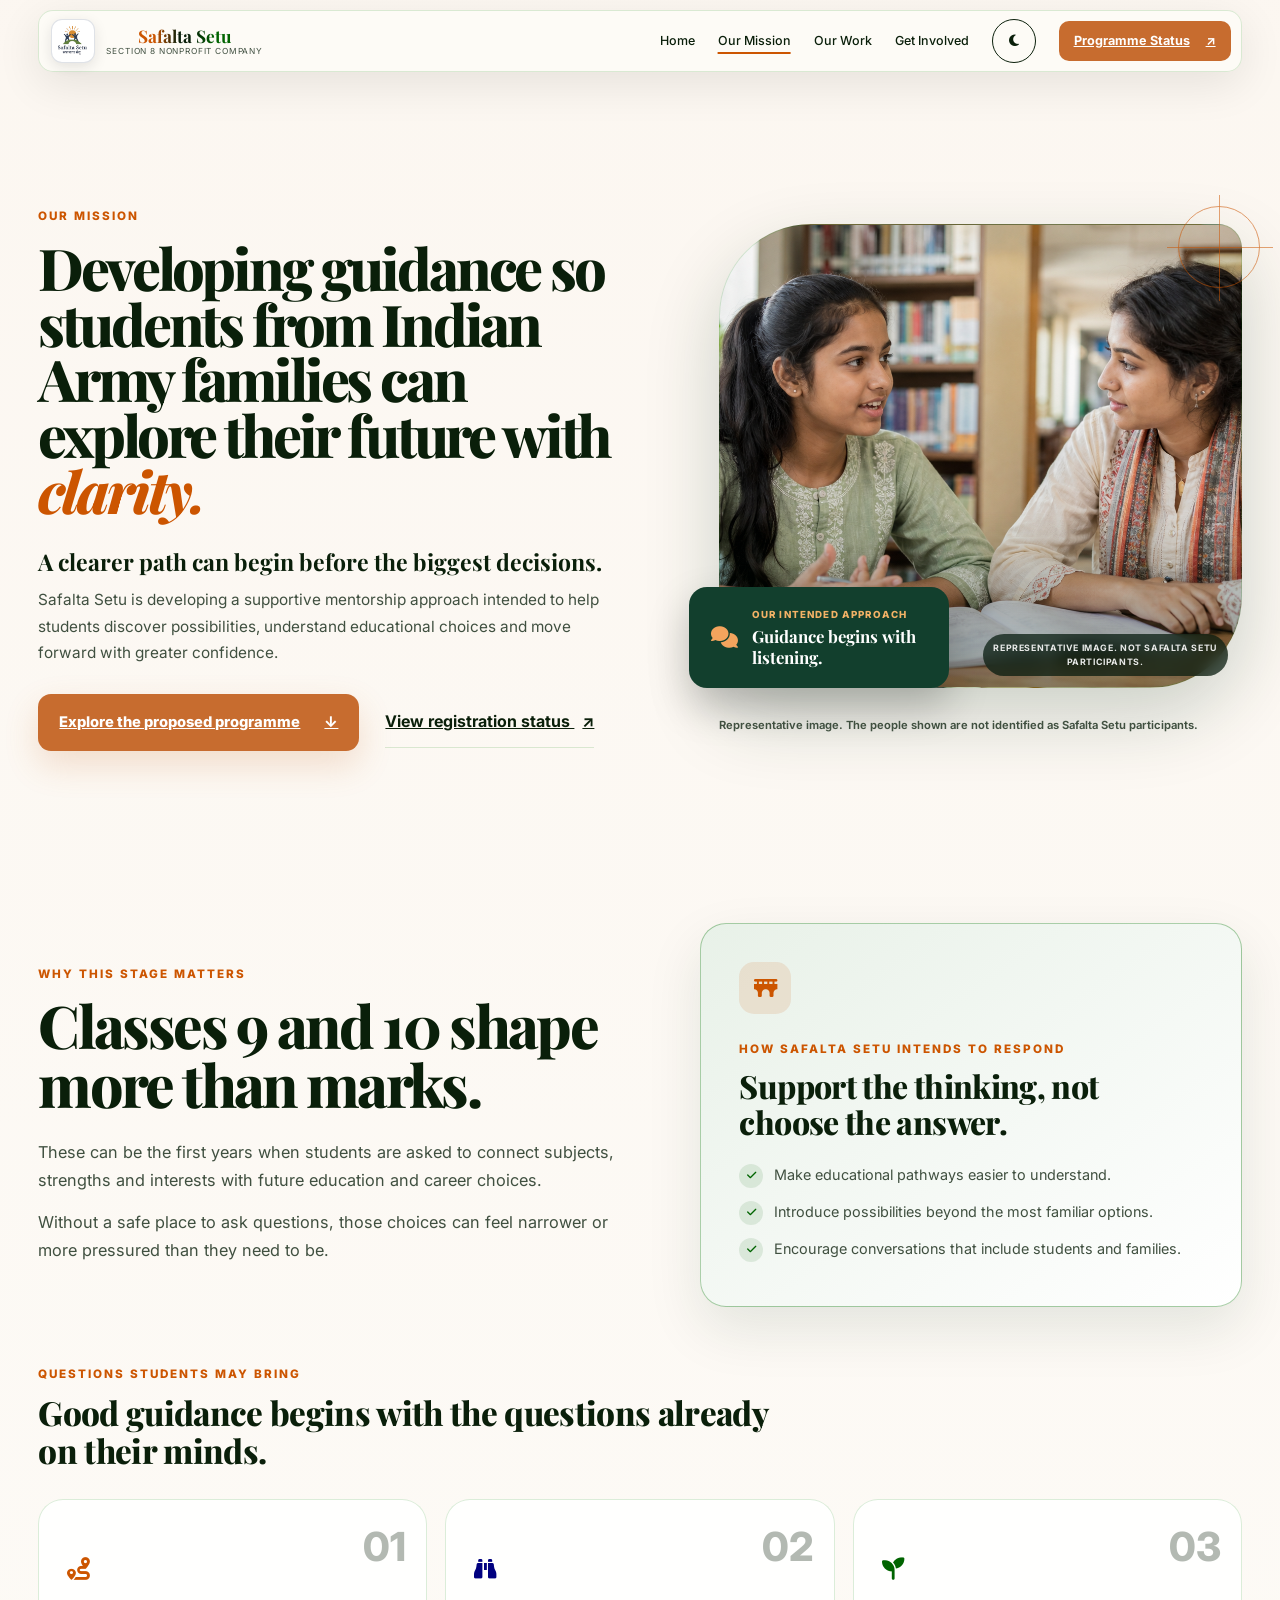
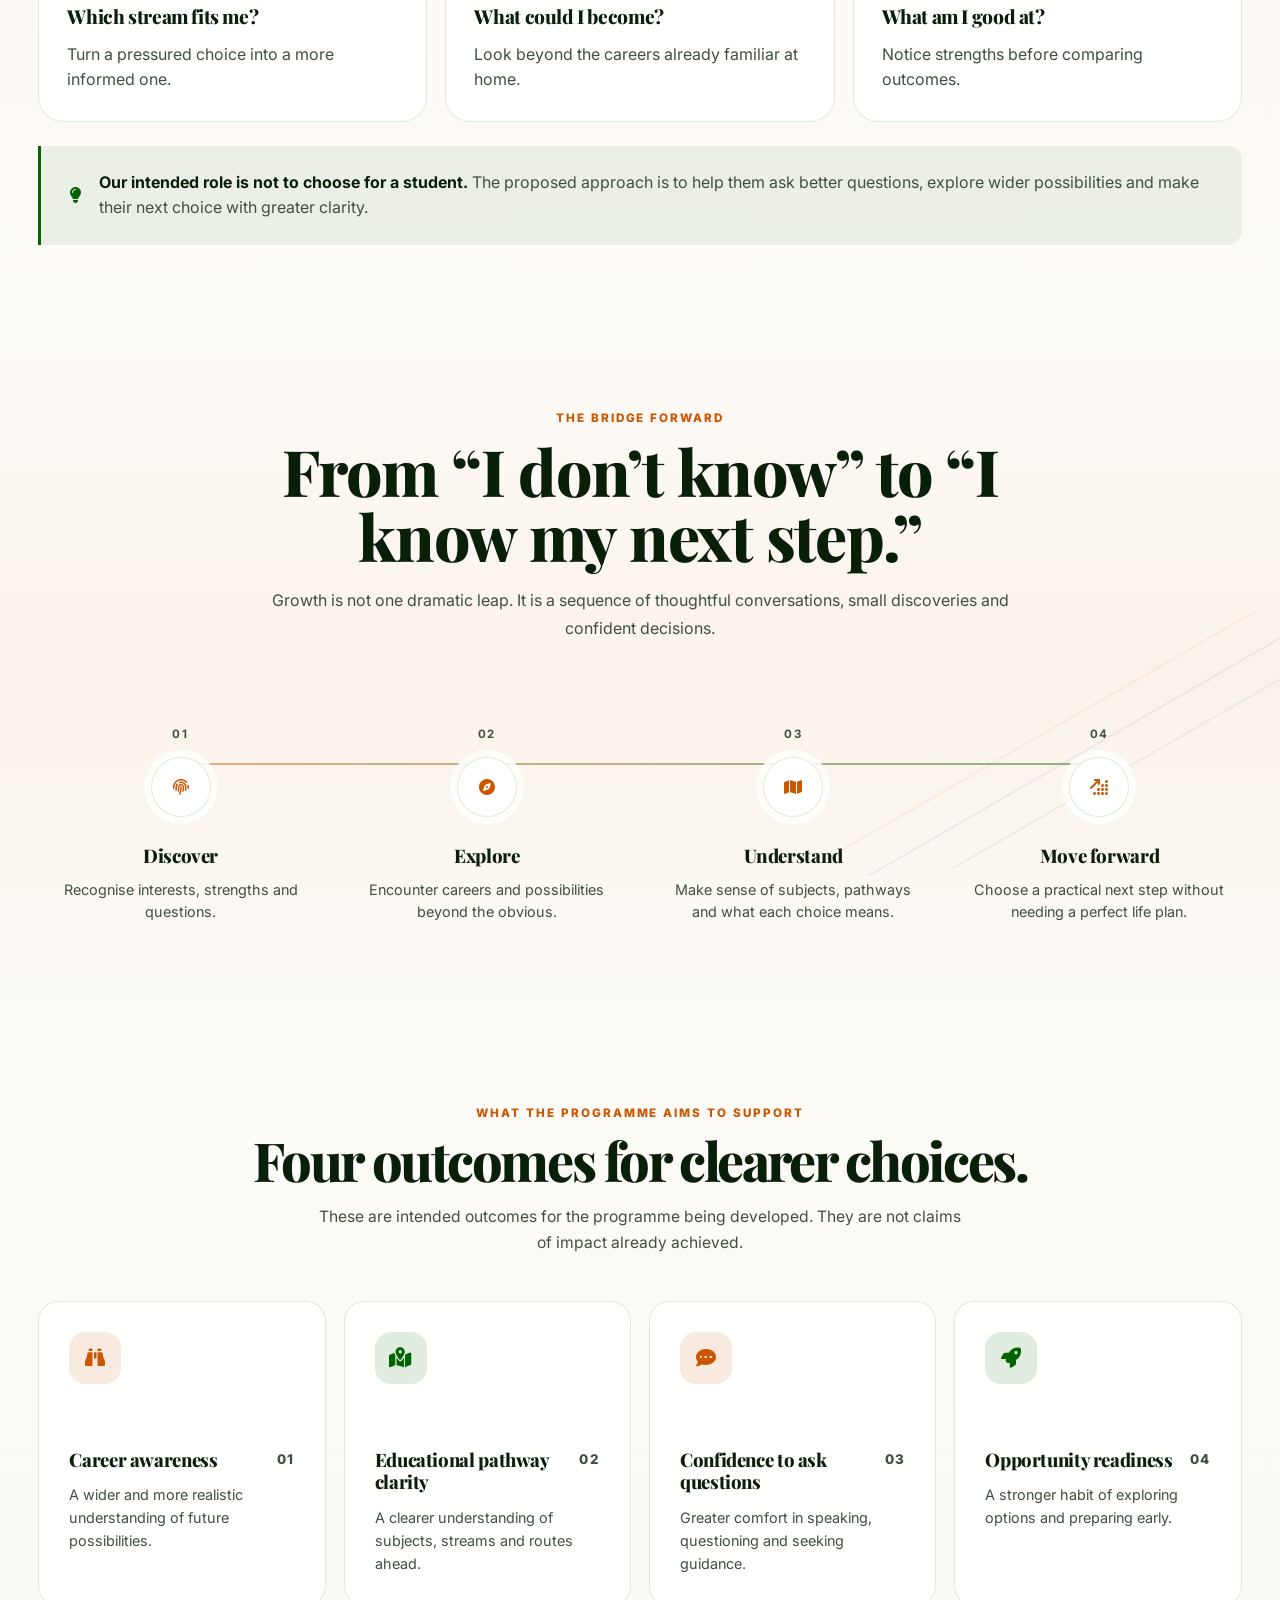
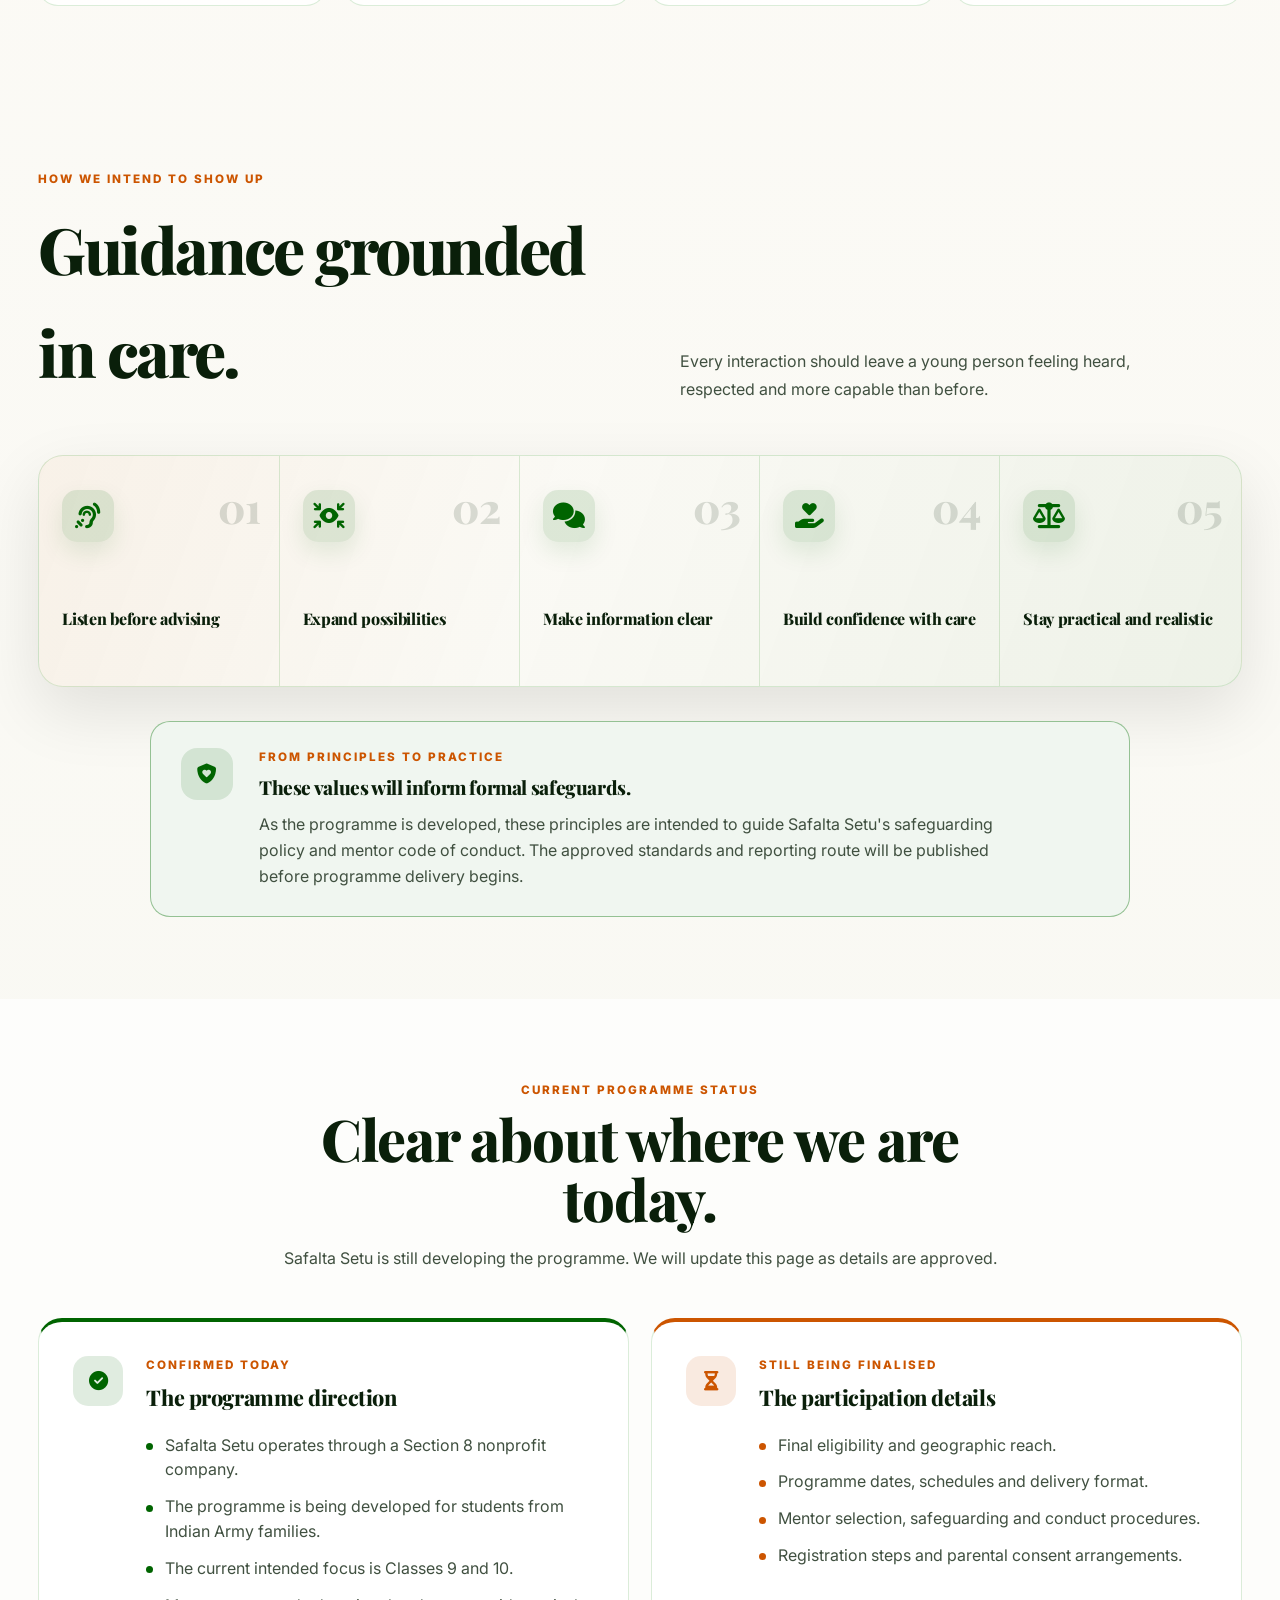
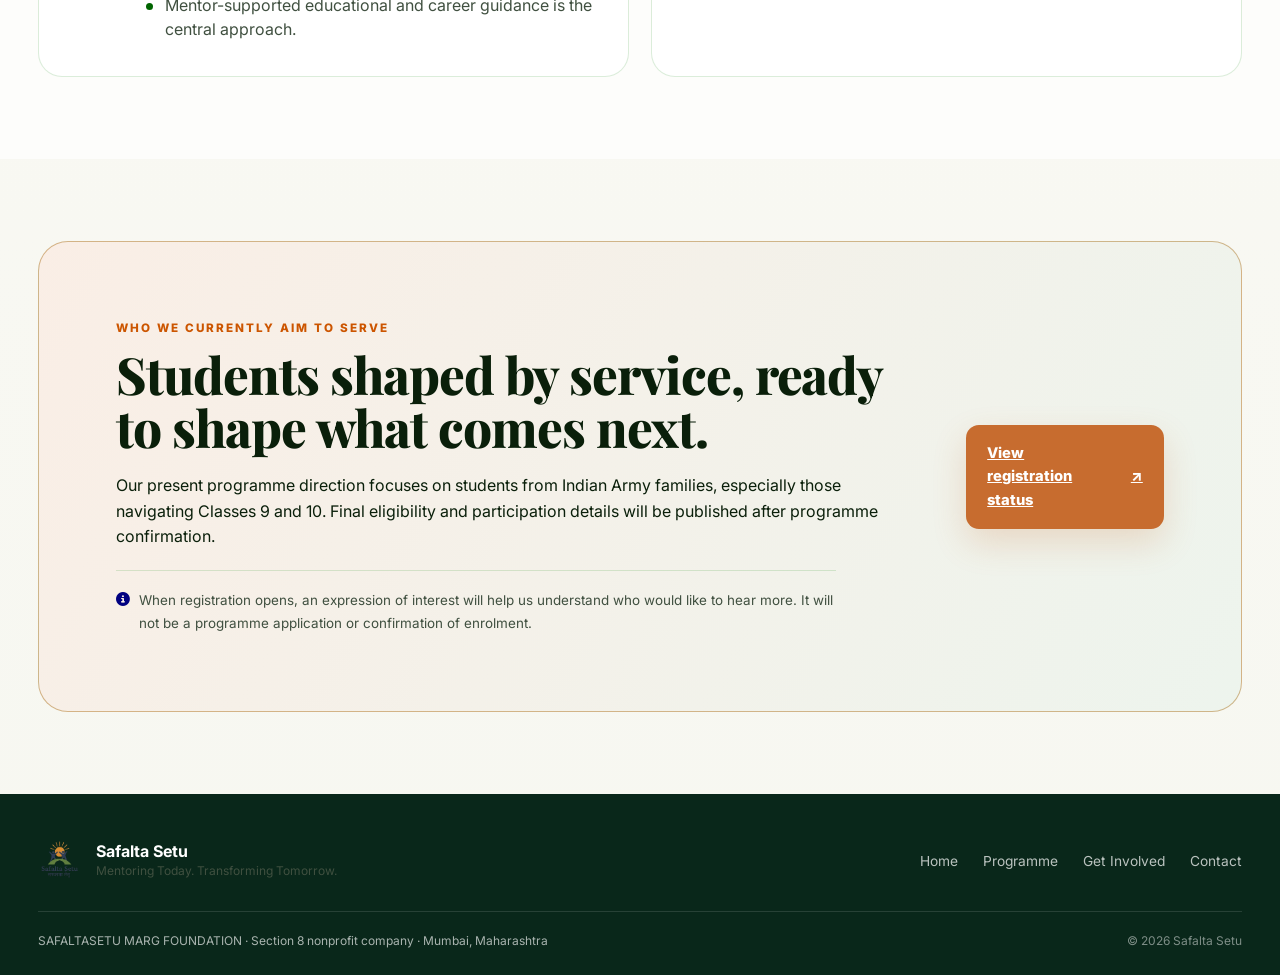
==== commit 08cf0dd7: "Align Mission navigation and light theme" ====
--- a/vision.html
+++ b/vision.html
@@ -1,13 +1,13 @@
 <!DOCTYPE html>
-<html lang="en" data-theme="dark">
+<html lang="en" data-theme="light">
 <head>
     <meta charset="UTF-8"><meta name="viewport" content="width=device-width, initial-scale=1.0">
     <meta name="description" content="Discover the mentorship programme Safalta Setu is developing for students from Indian Army families.">
-    <title>Our Mission | Safalta Setu</title><link rel="stylesheet" href="style.css?v=mobile2"><link rel="stylesheet" href="https://cdnjs.cloudflare.com/ajax/libs/font-awesome/6.4.0/css/all.min.css">
+    <title>Our Mission | Safalta Setu</title><link rel="icon" href="logo.jpg" type="image/jpeg"><link rel="stylesheet" href="style.css?v=mobile-hero-final"><link rel="stylesheet" href="https://cdnjs.cloudflare.com/ajax/libs/font-awesome/6.4.0/css/all.min.css">
 </head>
 <body class="mission-site-page">
 <a class="skip-link" href="#main-content">Skip to content</a>
-<nav class="navbar navbar-home ngo-nav" aria-label="Primary navigation"><a href="index.html" class="nav-brand"><div class="logo-container official-logo-container"><img src="logo.jpg" alt="Safalta Setu official logo" class="nav-logo-img official-logo-img"></div><span class="brand-copy"><strong>Safalta Setu</strong><small>Section 8 nonprofit company</small></span></a><button class="mobile-menu-btn" id="mobile-menu-trigger" aria-label="Open navigation" aria-expanded="false" aria-controls="nav-menu"><i class="fas fa-bars"></i></button><div class="nav-menu" id="nav-menu"><a href="index.html" class="nav-link">Home</a><a href="vision.html" class="nav-link active" aria-current="page">Our Mission</a><a href="index.html#programmes" class="nav-link">Programme</a><a href="index.html#get-involved" class="nav-link">Get Involved</a><button id="theme-toggle" class="theme-switch" aria-label="Toggle Theme"><i class="fas fa-sun"></i></button><a href="contact.html" class="nav-cta">Registration status <span aria-hidden="true">↗</span></a></div></nav>
+<nav class="navbar navbar-home ngo-nav" aria-label="Primary navigation"><a href="index.html" class="nav-brand"><div class="logo-container official-logo-container"><img src="logo.jpg" width="500" height="500" alt="Safalta Setu official logo" class="nav-logo-img official-logo-img"></div><span class="brand-copy"><strong>Safalta Setu</strong><small>Section 8 nonprofit company</small></span></a><button class="mobile-menu-btn" id="mobile-menu-trigger" aria-label="Open navigation" aria-expanded="false" aria-controls="nav-menu"><i class="fas fa-bars"></i></button><div class="nav-menu" id="nav-menu"><a href="index.html" class="nav-link">Home</a><a href="vision.html" class="nav-link active" aria-current="page">Our Mission</a><a href="index.html#programmes" class="nav-link">Our Work</a><a href="index.html#get-involved" class="nav-link">Get Involved</a><button id="theme-toggle" class="theme-switch" aria-label="Toggle Theme"><i class="fas fa-sun"></i></button><a href="contact.html" class="nav-cta">Programme Status <span aria-hidden="true">↗</span></a></div></nav>
 <main id="main-content" class="mission-page">
 <header class="mission-hero"><div class="container mission-hero-grid"><div class="mission-copy reveal-group"><p class="section-kicker">Our mission</p><h1>Developing guidance so students from Indian Army families can explore their future with <em>clarity.</em></h1><p class="mission-hero-lead">A clearer path can begin before the biggest decisions.</p><p class="mission-hero-summary">Safalta Setu is developing a supportive mentorship approach intended to help students discover possibilities, understand educational choices and move forward with greater confidence.</p><div class="hero-actions"><a href="#bridge-forward" class="btn-primary">Explore the proposed programme <span aria-hidden="true">↓</span></a><a href="contact.html" class="btn-text">View registration status <span aria-hidden="true">↗</span></a></div></div><figure class="mission-people-visual reveal-scale"><div class="mission-people-photo" role="img" aria-label="Representative image of an Indian student speaking with a supportive mentor"></div><figcaption class="mission-people-disclosure">Representative image. Not Safalta Setu participants.</figcaption><div class="mission-people-note"><i class="fas fa-comments" aria-hidden="true"></i><span><small>Our intended approach</small><strong>Guidance begins with listening.</strong></span></div><span class="mission-people-accent" aria-hidden="true"></span><p class="representative-caption">Representative image. The people shown are not identified as Safalta Setu participants.</p></figure></div></header>
 <section class="mission-why section"><div class="container"><div class="why-ngo-grid"><div class="why-need reveal-text"><p class="section-kicker">Why this stage matters</p><h2>Classes 9 and 10 shape more than marks.</h2><p>These can be the first years when students are asked to connect subjects, strengths and interests with future education and career choices.</p><p>Without a safe place to ask questions, those choices can feel narrower or more pressured than they need to be.</p></div><aside class="why-response reveal-card"><span class="why-response-icon"><i class="fas fa-bridge" aria-hidden="true"></i></span><p class="section-kicker">How Safalta Setu intends to respond</p><h3>Support the thinking, not choose the answer.</h3><ul><li><i class="fas fa-check" aria-hidden="true"></i><span>Make educational pathways easier to understand.</span></li><li><i class="fas fa-check" aria-hidden="true"></i><span>Introduce possibilities beyond the most familiar options.</span></li><li><i class="fas fa-check" aria-hidden="true"></i><span>Encourage conversations that include students and families.</span></li></ul></aside></div><div class="student-questions-heading reveal-text"><p class="section-kicker">Questions students may bring</p><h3>Good guidance begins with the questions already on their minds.</h3></div><div class="question-grid"><article class="question-card reveal-card"><span>01</span><i class="fas fa-route"></i><h3>Which stream fits me?</h3><p>Turn a pressured choice into a more informed one.</p></article><article class="question-card reveal-card"><span>02</span><i class="fas fa-binoculars"></i><h3>What could I become?</h3><p>Look beyond the careers already familiar at home.</p></article><article class="question-card reveal-card"><span>03</span><i class="fas fa-seedling"></i><h3>What am I good at?</h3><p>Notice strengths before comparing outcomes.</p></article></div><p class="mission-note reveal-text"><i class="fas fa-lightbulb"></i><span><strong>Our intended role is not to choose for a student.</strong> The proposed approach is to help them ask better questions, explore wider possibilities and make their next choice with greater clarity.</span></p></div></section>
--- a/style.css
+++ b/style.css
@@ -26,7 +26,8 @@
     /* Navy for box shadows/accents only, NO TEXT */
 
     --nav-height: 80px;
-    --container-width: 1200px;
+    --container-width: 1380px;
+    --page-gutter: clamp(32px, 3vw, 48px);
 }
 
 /* --- LIGHT MODE (Green-Cream) --- */
@@ -110,11 +111,12 @@
 }
 
 /* --- LAYOUT --- */
-.container {
-    max-width: var(--container-width);
-    margin: 0 auto;
-    padding: 0 20px;
-}
+.container {
+    width: min(calc(100% - (var(--page-gutter) + var(--page-gutter))), var(--container-width));
+    max-width: none;
+    margin: 0 auto;
+    padding: 0;
+}
 
 .section {
     padding: 100px 0;
@@ -417,9 +419,9 @@
 .bridge-line-two { animation: line-drift 12s -4s ease-in-out infinite alternate-reverse; }
 
 .navbar-home {
-    max-width: 1320px;
+    max-width: var(--container-width);
     margin: 18px auto 0;
-    width: calc(100% - 40px);
+    width: min(calc(100% - (var(--page-gutter) + var(--page-gutter))), var(--container-width));
     height: 74px;
     padding: 0 14px 0 18px;
     background: color-mix(in srgb, var(--bg-surface) 76%, transparent);
@@ -1793,6 +1795,1020 @@
     .navbar-home .brand-copy small { display: none; }
 }
 
+/* Get involved: distinct, responsible future participation routes */
+.ngo-home .ngo-involve {
+    padding-block: clamp(58px, 4.8vw, 70px);
+    background: color-mix(in srgb, var(--saffron-glow) 2.2%, var(--bg-deep));
+}
+
+.involve-section-label {
+    margin-bottom: clamp(24px, 3vw, 38px);
+}
+
+.involve-section-label > div {
+    display: flex;
+    align-items: center;
+    gap: 14px;
+}
+
+.involve-section-label span {
+    width: auto;
+    height: auto;
+    display: inline;
+    border: 0;
+    border-radius: 0;
+    color: var(--saffron-glow);
+    font-size: .7rem;
+}
+
+.involve-section-label p {
+    margin: 0;
+    color: var(--text-main);
+    font-size: clamp(1rem, 1.2vw, 1.12rem);
+    font-weight: 750;
+    letter-spacing: .09em;
+}
+
+.involve-heading {
+    display: grid;
+    grid-template-columns: minmax(0, 1.28fr) minmax(280px, .62fr);
+    gap: clamp(40px, 7vw, 100px);
+    align-items: end;
+}
+
+.involve-heading h2 {
+    max-width: 850px;
+    margin: 0;
+    font-family: 'Playfair Display', serif;
+    font-size: clamp(2.75rem, 4.6vw, 4.65rem);
+    line-height: 1.01;
+    letter-spacing: -.043em;
+}
+
+.involve-heading > p {
+    max-width: 500px;
+    margin: 0 0 4px;
+    color: var(--text-muted);
+    font-size: .96rem;
+    line-height: 1.72;
+}
+
+.ngo-involve .involve-grid {
+    display: grid;
+    grid-template-columns: repeat(3, minmax(0, 1fr));
+    gap: clamp(14px, 1.6vw, 22px);
+    margin-top: clamp(38px, 4.5vw, 58px);
+}
+
+.ngo-involve .involve-card {
+    position: relative;
+    min-height: 0;
+    display: flex;
+    flex-direction: column;
+    padding: clamp(25px, 2.4vw, 32px);
+    overflow: hidden;
+    color: var(--text-main);
+    border: 1px solid var(--glass-border);
+    border-radius: 17px;
+    background: color-mix(in srgb, var(--bg-surface) 94%, transparent);
+    box-shadow: none;
+    text-decoration: none;
+    transform: none;
+    transition: border-color 240ms ease, background-color 240ms ease;
+}
+
+.ngo-involve .involve-card::before {
+    content: '';
+    position: absolute;
+    top: 0;
+    left: 0;
+    width: 100%;
+    height: 2px;
+    background: var(--saffron-glow);
+    transform: scaleX(.14);
+    transform-origin: left;
+    transition: transform 260ms cubic-bezier(.22, .75, .28, 1);
+    pointer-events: none;
+}
+
+.ngo-involve .involve-card:focus-visible {
+    outline: 2px solid var(--saffron-glow);
+    outline-offset: 4px;
+}
+
+.involve-card-meta {
+    display: flex;
+    align-items: center;
+    justify-content: space-between;
+    margin-bottom: clamp(27px, 3vw, 40px);
+}
+
+.ngo-involve .involve-card-meta > span {
+    color: var(--text-muted);
+    font-size: .66rem;
+    font-weight: 800;
+    letter-spacing: .09em;
+}
+
+.ngo-involve .involve-card i {
+    width: 34px;
+    height: 34px;
+    display: grid;
+    place-items: center;
+    margin: 0;
+    border: 1px solid var(--glass-border);
+    border-radius: 10px;
+    color: var(--saffron-glow);
+    background: color-mix(in srgb, var(--saffron-glow) 6%, transparent);
+    font-size: .9rem;
+    transition: color 220ms ease, background-color 220ms ease;
+}
+
+.ngo-involve .involve-card h3 {
+    margin: 0;
+    font-size: clamp(1.25rem, 1.65vw, 1.55rem);
+    line-height: 1.16;
+}
+
+.ngo-involve .involve-card > p:not(.involve-route-status) {
+    max-width: 38ch;
+    margin: 13px 0 23px;
+    color: var(--text-muted);
+    font-size: .88rem;
+    line-height: 1.65;
+}
+
+.ngo-involve .involve-route-status {
+    display: flex;
+    align-items: center;
+    gap: 8px;
+    margin: auto 0 0;
+    padding-top: 17px;
+    border-top: 1px solid var(--glass-border);
+    color: var(--text-muted);
+    font-size: .66rem;
+    font-weight: 750;
+    letter-spacing: .045em;
+    line-height: 1.45;
+    text-transform: uppercase;
+}
+
+.ngo-involve .involve-route-status > span {
+    width: 6px;
+    height: 6px;
+    flex: 0 0 6px;
+    border-radius: 50%;
+    background: var(--saffron-glow);
+}
+
+@media (hover: hover) and (pointer: fine) {
+    .ngo-involve .involve-card:hover {
+        border-color: color-mix(in srgb, var(--saffron-glow) 38%, var(--glass-border));
+        background: color-mix(in srgb, var(--saffron-glow) 3%, var(--bg-surface));
+        transform: none;
+    }
+    .ngo-involve .involve-card:hover::before { transform: scaleX(1); }
+    .ngo-involve .involve-card:hover i {
+        color: var(--green-glow);
+        background: color-mix(in srgb, var(--green-glow) 7%, transparent);
+    }
+}
+
+.participation-status {
+    display: flex;
+    align-items: center;
+    justify-content: space-between;
+    gap: 28px;
+    margin-top: clamp(27px, 3vw, 38px);
+    padding-top: 23px;
+    border-top: 1px solid var(--glass-border);
+}
+
+.participation-status p {
+    margin: 0 0 5px;
+    color: var(--saffron-glow);
+    font-size: .65rem;
+    font-weight: 800;
+    letter-spacing: .1em;
+    text-transform: uppercase;
+}
+
+.participation-status strong {
+    color: var(--text-muted);
+    font-size: .86rem;
+    font-weight: 550;
+    line-height: 1.55;
+}
+
+.participation-status a {
+    flex: 0 0 auto;
+    padding: 9px 0;
+    color: var(--text-main);
+    font-size: .78rem;
+    font-weight: 800;
+    text-decoration: none;
+}
+
+.participation-status a span {
+    display: inline-block;
+    margin-left: 7px;
+    color: var(--saffron-glow);
+    transition: transform 220ms ease;
+}
+
+.participation-status a:hover span,
+.participation-status a:focus-visible span { transform: translateX(4px); }
+
+.participation-status a:focus-visible {
+    outline: 2px solid var(--saffron-glow);
+    outline-offset: 5px;
+    border-radius: 2px;
+}
+
+@media (max-width: 900px) {
+    .involve-heading { grid-template-columns: 1fr; gap: 22px; }
+    .involve-heading > p { max-width: 680px; }
+    .ngo-involve .involve-grid { grid-template-columns: 1fr 1fr; }
+    .ngo-involve .involve-card:last-child { grid-column: 1 / -1; }
+}
+
+@media (max-width: 700px) {
+    .ngo-home .ngo-involve { padding-block: 50px; }
+    .involve-section-label { margin-bottom: 24px; }
+    .involve-heading h2 { font-size: clamp(2.2rem, 9.5vw, 2.8rem); line-height: 1.06; }
+    .involve-heading > p { font-size: .92rem; line-height: 1.67; }
+    .ngo-involve .involve-grid { grid-template-columns: 1fr; margin-top: 34px; }
+    .ngo-involve .involve-card:last-child { grid-column: auto; }
+    .ngo-involve .involve-card { padding: 23px 21px; }
+    .involve-card-meta { margin-bottom: 24px; }
+    .ngo-involve .involve-card > p:not(.involve-route-status) { margin-bottom: 20px; }
+    .participation-status { align-items: flex-start; flex-direction: column; gap: 13px; margin-top: 26px; padding-top: 20px; }
+    .participation-status a { min-height: 44px; display: inline-flex; align-items: center; }
+}
+
+@media (prefers-reduced-motion: reduce) {
+    .ngo-involve .involve-card,
+    .ngo-involve .involve-card::before,
+    .ngo-involve .involve-card i,
+    .participation-status a span { transition: none; }
+}
+
+/* Trust and transparency: grouped legal identity and responsibility status */
+.ngo-home .ngo-trust {
+    padding-block: clamp(60px, 5vw, 74px);
+    background: color-mix(in srgb, var(--green-glow) 3.2%, var(--bg-deep));
+}
+
+.trust-section-label {
+    margin-bottom: clamp(24px, 3vw, 38px);
+}
+
+.trust-section-label > div {
+    display: flex;
+    align-items: center;
+    gap: 14px;
+}
+
+.trust-section-label span {
+    width: auto;
+    height: auto;
+    display: inline;
+    border: 0;
+    border-radius: 0;
+    color: var(--saffron-glow);
+    font-size: .7rem;
+}
+
+.trust-section-label p {
+    margin: 0;
+    color: var(--text-main);
+    font-size: clamp(1rem, 1.2vw, 1.12rem);
+    font-weight: 750;
+    letter-spacing: .09em;
+}
+
+.trust-heading {
+    display: grid;
+    grid-template-columns: minmax(0, 1.22fr) minmax(280px, .68fr);
+    gap: clamp(40px, 7vw, 100px);
+    align-items: end;
+}
+
+.trust-heading h2 {
+    max-width: 850px;
+    margin: 0;
+    font-family: 'Playfair Display', serif;
+    font-size: clamp(2.8rem, 4.75vw, 4.8rem);
+    line-height: 1.01;
+    letter-spacing: -.043em;
+}
+
+.trust-heading > p {
+    max-width: 520px;
+    margin: 0 0 4px;
+    color: var(--text-muted);
+    font-size: .96rem;
+    line-height: 1.72;
+}
+
+.trust-groups {
+    display: grid;
+    grid-template-columns: minmax(0, 1.08fr) minmax(0, .88fr) minmax(0, 1fr);
+    gap: clamp(28px, 4vw, 58px);
+    margin-top: clamp(42px, 5vw, 64px);
+}
+
+.trust-group {
+    min-width: 0;
+    padding-top: 20px;
+    border-top: 1px solid var(--glass-border);
+}
+
+.trust-group header {
+    min-height: 45px;
+    display: flex;
+    align-items: flex-start;
+    justify-content: space-between;
+    gap: 14px;
+    margin-bottom: 10px;
+}
+
+.trust-group header p {
+    max-width: 24ch;
+    margin: 0;
+    color: var(--text-main);
+    font-size: .72rem;
+    font-weight: 800;
+    letter-spacing: .085em;
+    line-height: 1.45;
+    text-transform: uppercase;
+}
+
+.trust-group header span {
+    flex: 0 0 auto;
+    color: var(--text-muted);
+    font-size: .6rem;
+    font-weight: 750;
+    letter-spacing: .06em;
+    line-height: 1.5;
+    text-transform: uppercase;
+}
+
+.trust-organisation header span { color: var(--green-glow); }
+
+.trust-group dl,
+.trust-group dl div,
+.trust-group dt,
+.trust-group dd {
+    margin: 0;
+}
+
+.trust-group dl div {
+    padding: 15px 0 16px;
+    border-bottom: 1px solid var(--glass-border);
+}
+
+.trust-group dt {
+    margin-bottom: 5px;
+    color: var(--text-muted);
+    font-size: .64rem;
+    font-weight: 750;
+    letter-spacing: .075em;
+    line-height: 1.4;
+    text-transform: uppercase;
+}
+
+.trust-group dd {
+    color: var(--text-main);
+    font-size: .84rem;
+    font-weight: 650;
+    line-height: 1.55;
+    overflow-wrap: anywhere;
+}
+
+.trust-group dd small {
+    display: block;
+    margin-top: 5px;
+    color: var(--text-muted);
+    font-size: .67rem;
+    font-weight: 500;
+    line-height: 1.5;
+}
+
+.trust-priority {
+    position: relative;
+    padding-left: 14px !important;
+}
+
+.trust-priority::before {
+    content: '';
+    position: absolute;
+    left: 0;
+    top: 16px;
+    bottom: 16px;
+    width: 2px;
+    background: var(--saffron-glow);
+}
+
+.trust-status-link {
+    display: inline-flex;
+    align-items: center;
+    min-height: 44px;
+    margin-top: 16px;
+    color: var(--text-main);
+    font-size: .76rem;
+    font-weight: 800;
+    text-decoration: none;
+}
+
+.trust-status-link span {
+    display: inline-block;
+    margin-left: 7px;
+    color: var(--saffron-glow);
+    transition: transform 220ms ease;
+}
+
+.trust-status-link:hover span,
+.trust-status-link:focus-visible span { transform: translateX(4px); }
+
+.trust-status-link:focus-visible {
+    outline: 2px solid var(--saffron-glow);
+    outline-offset: 4px;
+}
+
+@media (max-width: 1000px) {
+    .trust-heading { grid-template-columns: 1fr; gap: 22px; }
+    .trust-heading > p { max-width: 700px; }
+    .trust-groups { grid-template-columns: 1fr 1fr; }
+    .trust-programme { grid-column: 1 / -1; }
+}
+
+@media (max-width: 700px) {
+    .ngo-home .ngo-trust { padding-block: 50px; }
+    .trust-section-label { margin-bottom: 24px; }
+    .trust-heading h2 { font-size: clamp(2.2rem, 9.5vw, 2.8rem); line-height: 1.06; }
+    .trust-heading > p { font-size: .92rem; line-height: 1.67; }
+    .trust-groups { grid-template-columns: 1fr; gap: 30px; margin-top: 36px; }
+    .trust-programme { grid-column: auto; }
+    .trust-group { padding-top: 18px; }
+    .trust-group header { min-height: 0; margin-bottom: 7px; }
+    .trust-group dl div { padding-block: 13px 14px; }
+}
+
+@media (prefers-reduced-motion: reduce) {
+    .trust-status-link span { transition: none; }
+}
+
+/* Work underway: an active, transparent development phase */
+.foundation-impact {
+    position: relative;
+    overflow: hidden;
+    background: color-mix(in srgb, var(--green-glow) 4%, var(--bg-deep));
+}
+
+.foundation-impact::before {
+    content: '';
+    position: absolute;
+    inset: 0;
+    pointer-events: none;
+    background: linear-gradient(112deg, transparent 0 57%, color-mix(in srgb, var(--green-glow) 2%, transparent) 57% 100%);
+}
+
+.work-underway-editorial {
+    position: relative;
+    z-index: 1;
+}
+
+.work-section-label {
+    margin-bottom: clamp(22px, 2.6vw, 34px);
+}
+
+.work-section-label > div {
+    display: flex;
+    align-items: center;
+    gap: 15px;
+}
+
+.work-section-label span {
+    color: var(--saffron-glow);
+    font-size: .67rem;
+    font-weight: 800;
+    letter-spacing: .1em;
+}
+
+.work-section-label p {
+    margin: 0;
+    color: var(--text-main);
+    font-size: 1rem;
+    font-weight: 800;
+    letter-spacing: .1em;
+    text-transform: uppercase;
+}
+
+.work-underway-intro {
+    display: grid;
+    grid-template-columns: minmax(0, 1.42fr) minmax(280px, .58fr);
+    column-gap: clamp(42px, 8vw, 120px);
+    align-items: end;
+}
+
+.work-phase {
+    grid-column: 1 / -1;
+    display: flex;
+    align-items: center;
+    gap: 9px;
+    width: max-content;
+    max-width: 100%;
+    margin: 0 0 19px;
+    color: var(--text-muted);
+    font-size: .7rem;
+    font-weight: 750;
+    letter-spacing: .09em;
+    line-height: 1.4;
+    text-transform: uppercase;
+}
+
+.work-phase > span {
+    width: 27px;
+    height: 1px;
+    flex: 0 0 auto;
+    background: var(--saffron-glow);
+}
+
+.work-phase b {
+    color: var(--saffron-glow);
+    font-weight: 800;
+}
+
+.work-underway-intro h2 {
+    max-width: 820px;
+    margin: 0;
+    font-family: 'Playfair Display', serif;
+    font-size: clamp(3rem, 5.7vw, 5.8rem);
+    line-height: .99;
+    letter-spacing: -.045em;
+}
+
+.work-intro-copy {
+    padding-bottom: 5px;
+}
+
+.work-intro-copy p {
+    margin: 0;
+    color: var(--text-muted);
+    font-size: .96rem;
+    line-height: 1.72;
+}
+
+.work-intro-copy p + p {
+    margin-top: 15px;
+}
+
+.development-path {
+    position: relative;
+    display: grid;
+    grid-template-columns: repeat(4, minmax(0, 1fr));
+    margin-top: clamp(30px, 3.6vw, 44px);
+    border-top: 1px solid var(--glass-border);
+    border-bottom: 0;
+}
+
+.development-path::before {
+    content: '';
+    position: absolute;
+    top: -1px;
+    left: 0;
+    width: 25%;
+    height: 2px;
+    background: var(--saffron-glow);
+    transform: translateX(0);
+    transition: transform 280ms cubic-bezier(.22, .75, .28, 1);
+}
+
+.development-area {
+    position: relative;
+    display: grid;
+    grid-template-columns: 31px minmax(0, 1fr);
+    gap: 14px;
+    min-width: 0;
+    padding: 31px clamp(20px, 2.5vw, 36px) 34px 0;
+    background: transparent;
+}
+
+.development-area + .development-area {
+    padding-left: clamp(20px, 2.5vw, 36px);
+    border-left: 1px solid var(--glass-border);
+}
+
+.development-number {
+    color: var(--text-muted);
+    font-size: .64rem;
+    font-weight: 800;
+    letter-spacing: .08em;
+    line-height: 1.5;
+    opacity: .62;
+    transition: color 240ms ease, opacity 240ms ease;
+}
+
+.development-area:first-child .development-number {
+    color: var(--saffron-glow);
+    opacity: 1;
+}
+
+.development-label {
+    min-height: 2.7em;
+    margin: 0 0 15px;
+    color: var(--text-main);
+    font-size: .7rem;
+    font-weight: 800;
+    letter-spacing: .075em;
+    line-height: 1.35;
+    text-transform: uppercase;
+}
+
+.development-area h3 {
+    margin: 0 0 12px;
+    color: var(--text-main);
+    font-family: 'Playfair Display', serif;
+    font-size: clamp(1.18rem, 1.55vw, 1.5rem);
+    line-height: 1.14;
+    letter-spacing: -.02em;
+}
+
+@media (min-width: 981px) and (hover: hover) and (pointer: fine) {
+    .development-path:has(.development-area:nth-child(2):hover)::before { transform: translateX(100%); }
+    .development-path:has(.development-area:nth-child(3):hover)::before { transform: translateX(200%); }
+    .development-path:has(.development-area:nth-child(4):hover)::before { transform: translateX(300%); }
+
+    .development-path:has(.development-area:hover) .development-area:first-child .development-number {
+        color: var(--text-muted);
+        opacity: .62;
+    }
+    .development-path .development-area:hover .development-number {
+        color: var(--saffron-glow);
+        opacity: 1;
+    }
+}
+
+.development-area div > p:last-child {
+    margin: 0;
+    color: var(--text-muted);
+    font-size: .78rem;
+    line-height: 1.62;
+}
+
+.impact-commitment {
+    display: grid;
+    grid-template-columns: minmax(280px, .72fr) minmax(0, 1.28fr);
+    gap: clamp(32px, 7vw, 100px);
+    align-items: center;
+    margin-top: clamp(28px, 3.3vw, 40px);
+    padding: clamp(22px, 2.5vw, 30px) 0 0;
+    overflow: visible;
+    border: 0;
+    border-top: 1px solid var(--glass-border);
+    border-radius: 0;
+    background: transparent;
+    box-shadow: none;
+}
+
+.impact-commitment::before {
+    content: none;
+    display: none;
+}
+
+.impact-commitment-heading > p {
+    margin: 0 0 11px;
+    color: var(--saffron-glow);
+    font-size: .65rem;
+    font-weight: 800;
+    letter-spacing: .1em;
+    text-transform: uppercase;
+}
+
+.impact-commitment h3 {
+    margin: 0;
+    font-family: 'Playfair Display', serif;
+    font-size: clamp(2rem, 3.4vw, 3.5rem);
+    line-height: 1.02;
+    letter-spacing: -.035em;
+}
+
+.impact-commitment-copy > p {
+    max-width: 720px;
+    margin: 0 0 20px;
+    color: var(--text-muted);
+    font-size: .91rem;
+    line-height: 1.72;
+}
+
+.impact-commitment-copy strong {
+    color: var(--text-main);
+    font-weight: 700;
+}
+
+.impact-commitment .ngo-arrow-link {
+    font-size: .78rem;
+}
+
+@media (max-width: 980px) {
+    .work-underway-intro {
+        grid-template-columns: 1fr;
+        gap: 25px;
+    }
+    .work-underway-intro h2 { max-width: 760px; }
+    .work-intro-copy { max-width: 720px; }
+    .development-path { grid-template-columns: repeat(2, minmax(0, 1fr)); }
+    .development-path::before { width: 50%; }
+    .development-area:nth-child(3) { padding-left: 0; border-left: 0; border-top: 1px solid var(--glass-border); }
+    .development-area:nth-child(4) { border-top: 1px solid var(--glass-border); }
+}
+
+@media (max-width: 650px) {
+    .work-section-label { margin-bottom: 26px; }
+    .work-section-label p { font-size: .9rem; }
+    .work-phase {
+        align-items: flex-start;
+        width: auto;
+        font-size: .66rem;
+    }
+    .work-phase > span { margin-top: .42em; }
+    .work-underway-intro h2 {
+        font-size: clamp(2.55rem, 12vw, 3.55rem);
+        line-height: 1.01;
+    }
+    .work-intro-copy p { font-size: .91rem; line-height: 1.68; }
+    .development-path {
+        grid-template-columns: 1fr;
+        margin-top: 42px;
+    }
+    .development-path::before { width: 72px; }
+    .development-area,
+    .development-area + .development-area,
+    .development-area:nth-child(3) {
+        grid-template-columns: 28px minmax(0, 1fr);
+        padding: 23px 0;
+        border-left: 0;
+        border-top: 1px solid var(--glass-border);
+    }
+    .development-area:first-child { border-top: 0; }
+    .development-label { min-height: 0; margin-bottom: 9px; }
+    .development-area h3 { font-size: 1.28rem; }
+    .development-area div > p:last-child { font-size: .82rem; }
+    .impact-commitment {
+        grid-template-columns: 1fr;
+        gap: 22px;
+        margin-top: 28px;
+        padding-top: 24px;
+    }
+    .impact-commitment h3 { font-size: clamp(2.25rem, 10vw, 3rem); }
+    .impact-commitment-copy > p { font-size: .87rem; }
+}
+
+/* Homepage story introduction: editorial Who We Are section. */
+.ngo-home .ngo-intro {
+    position: relative;
+    padding: clamp(92px, 9vw, 138px) 0 clamp(100px, 10vw, 150px);
+    background:
+        linear-gradient(180deg, color-mix(in srgb, var(--saffron-glow) 3%, var(--bg-deep)), var(--bg-deep) 34%);
+    border-bottom: 1px solid var(--glass-border);
+}
+
+.ngo-home .ngo-intro-grid {
+    display: grid;
+    grid-template-columns: minmax(170px, 18%) minmax(0, 1fr);
+    column-gap: clamp(32px, 4vw, 55px);
+    row-gap: clamp(28px, 3vw, 38px);
+    align-items: start;
+}
+
+.ngo-home .ngo-intro .ngo-section-label {
+    grid-column: 1;
+    grid-row: 1 / 3;
+    display: block;
+    padding-top: 8px;
+    color: var(--saffron-glow);
+}
+
+.ngo-home .ngo-intro .ngo-section-label > div:first-child {
+    display: flex;
+    align-items: center;
+    gap: 13px;
+}
+
+.ngo-home .ngo-intro .ngo-section-label span {
+    width: auto;
+    height: auto;
+    display: inline;
+    place-items: initial;
+    border: 0;
+    border-radius: 0;
+    color: var(--text-muted);
+    font-size: .72rem;
+    font-weight: 750;
+    letter-spacing: .13em;
+}
+
+.ngo-home .ngo-intro .ngo-section-label p {
+    margin: 0;
+    color: var(--saffron-glow);
+    font-size: clamp(1rem, 1.25vw, 1.125rem);
+    font-weight: 700;
+    letter-spacing: .105em;
+    line-height: 1.2;
+    text-transform: uppercase;
+}
+
+.bridge-forward-mark {
+    width: min(190px, 100%);
+    margin-top: 38px;
+}
+
+.bridge-forward-mark small {
+    display: block;
+    margin-bottom: 11px;
+    color: var(--green-glow);
+    font-size: .58rem;
+    font-weight: 750;
+    letter-spacing: .13em;
+    text-transform: uppercase;
+}
+
+.bridge-forward-mark i {
+    position: relative;
+    display: block;
+    width: 100%;
+    height: 1px;
+    background: linear-gradient(90deg, var(--saffron-glow), color-mix(in srgb, var(--green-glow) 70%, transparent));
+}
+
+.bridge-forward-mark i::before {
+    content: '';
+    position: absolute;
+    left: 42%;
+    top: -3px;
+    width: 7px;
+    height: 7px;
+    border-radius: 50%;
+    background: var(--bg-deep);
+    border: 1px solid var(--green-glow);
+}
+
+.bridge-forward-mark i::after {
+    content: '';
+    position: absolute;
+    right: 0;
+    top: -4px;
+    width: 8px;
+    height: 8px;
+    border-top: 1px solid var(--green-glow);
+    border-right: 1px solid var(--green-glow);
+    transform: rotate(45deg);
+}
+
+.ngo-home .ngo-intro-copy {
+    grid-column: 2;
+    max-width: 960px;
+}
+
+.ngo-home .ngo-intro-copy h2 {
+    margin: 0;
+    max-width: 930px;
+    color: var(--text-main);
+    font-family: 'Playfair Display', serif;
+    font-size: clamp(3.2rem, 5.25vw, 4.8rem);
+    line-height: 1.02;
+    letter-spacing: -.045em;
+}
+
+.ngo-home .ngo-intro-copy h2 > span { display: block; }
+
+.ngo-intro-body {
+    max-width: 680px;
+    margin: 36px 0 0;
+}
+
+.ngo-home .ngo-intro-copy .ngo-intro-body p {
+    margin: 0;
+    color: var(--text-muted);
+    font-size: 1.04rem;
+    line-height: 1.78;
+}
+
+.ngo-home .ngo-intro-copy .ngo-intro-body p + p { margin-top: 14px; }
+
+.ngo-home .ngo-intro .ngo-arrow-link {
+    display: inline-flex;
+    align-items: center;
+    gap: 8px;
+    padding-bottom: 5px;
+    color: var(--text-main);
+    border-bottom: 1px solid color-mix(in srgb, var(--text-main) 24%, transparent);
+    font-size: .86rem;
+    font-weight: 750;
+}
+
+.ngo-home .ngo-intro .ngo-arrow-link span {
+    margin: 0;
+    color: var(--saffron-glow);
+    transition: transform .2s ease;
+}
+
+.ngo-home .ngo-intro .ngo-arrow-link:hover span { transform: translateX(4px); }
+
+.ngo-home .ngo-intro .ngo-belief-card {
+    grid-column: 2;
+    width: min(100%, 960px);
+    max-width: none;
+    display: grid;
+    grid-template-columns: 150px minmax(0, 1fr);
+    gap: clamp(28px, 3vw, 44px);
+    align-items: start;
+    padding: 32px 0 34px;
+    color: var(--text-main);
+    background: transparent;
+    border-top: 1px solid color-mix(in srgb, var(--saffron-glow) 42%, var(--glass-border));
+    border-bottom: 1px solid var(--glass-border);
+    border-radius: 0;
+    transform: none;
+}
+
+.ngo-home .ngo-intro .approach-kicker {
+    display: flex;
+    align-items: center;
+    gap: 10px;
+    margin: 4px 0 0;
+    color: var(--green-glow);
+    font-family: inherit;
+    font-size: .68rem;
+    font-weight: 800;
+    letter-spacing: .13em;
+    line-height: 1.4;
+    text-transform: uppercase;
+}
+
+.ngo-home .ngo-intro .approach-kicker i {
+    margin: 0;
+    color: var(--saffron-glow);
+    font-size: .88rem;
+}
+
+.ngo-home .ngo-intro blockquote {
+    position: relative;
+    margin: 0;
+    max-width: 770px;
+    color: var(--text-main);
+    font-family: 'Playfair Display', serif;
+    font-size: clamp(1.75rem, 2.35vw, 2.25rem);
+    line-height: 1.34;
+    letter-spacing: -.02em;
+}
+
+@media (max-width: 900px) {
+    .ngo-home .ngo-intro-grid {
+        grid-template-columns: 135px minmax(0, 1fr);
+        column-gap: 32px;
+    }
+
+    .bridge-forward-mark { width: 135px; }
+    .ngo-home .ngo-intro-copy h2 { font-size: clamp(3rem, 7.4vw, 4rem); }
+    .ngo-home .ngo-intro .ngo-belief-card { grid-template-columns: 140px minmax(0, 1fr); }
+}
+
+@media (max-width: 700px) {
+    .ngo-home .ngo-intro { padding: 76px 0 84px; }
+
+    .ngo-home .ngo-intro-grid {
+        grid-template-columns: 1fr;
+        row-gap: 38px;
+    }
+
+    .ngo-home .ngo-intro .ngo-section-label,
+    .ngo-home .ngo-intro-copy,
+    .ngo-home .ngo-intro .ngo-belief-card {
+        grid-column: 1;
+        grid-row: auto;
+    }
+
+    .ngo-home .ngo-intro .ngo-section-label { padding-top: 0; }
+    .bridge-forward-mark { width: min(180px, 58vw); margin-top: 24px; }
+    .ngo-home .ngo-intro-copy h2 { font-size: clamp(2.55rem, 11.5vw, 3.35rem); line-height: 1.04; }
+    .ngo-intro-body { margin: 28px 0 0; }
+    .ngo-home .ngo-intro-copy .ngo-intro-body p { font-size: .98rem; line-height: 1.72; }
+
+    .ngo-home .ngo-intro .ngo-belief-card {
+        display: block;
+        width: 100%;
+        padding: 27px 0 30px;
+    }
+
+    .ngo-home .ngo-intro blockquote { margin-top: 21px; font-size: clamp(1.7rem, 8vw, 2.15rem); }
+}
+
+@media (prefers-reduced-motion: reduce) {
+    .ngo-home .ngo-intro .ngo-arrow-link span { transition: none; }
+}
+
 /* Mobile composition audit: stable, balanced layouts from 320px upward. */
 @media (max-width: 700px) {
     html,
@@ -2321,6 +3337,10 @@
 }
 
 @media (max-width: 768px) {
+    .navbar-home .nav-menu.active {
+        max-height: min(470px, calc(100vh - 82px));
+    }
+
     .trust-panel,
     .audience-card {
         width: calc(100% - 24px);
@@ -2328,6 +3348,706 @@
     }
 
     .mission-people-accent { right: 0; }
+}
+
+/* Homepage hero: one full-bleed editorial composition. */
+.ngo-home .ngo-hero {
+    position: relative;
+    isolation: isolate;
+    min-height: 100vh;
+    display: flex;
+    flex-direction: column;
+    padding: 0;
+    overflow: hidden;
+    color: #fff;
+    background: #244839;
+}
+
+.ngo-hero-backdrop {
+    position: absolute;
+    z-index: -2;
+    inset: 0;
+    background-image: url('hero-mentor-candid-v4.webp');
+    background-repeat: no-repeat;
+    background-position: 48% 50%;
+    background-size: cover;
+}
+
+.ngo-home .ngo-hero::before {
+    content: '';
+    position: absolute;
+    z-index: -1;
+    inset: 0;
+    background:
+        linear-gradient(90deg, rgba(7, 34, 23, .82) 0%, rgba(9, 41, 28, .56) 35%, rgba(9, 37, 26, .14) 62%, rgba(8, 27, 19, .03) 100%),
+        linear-gradient(0deg, rgba(7, 28, 19, .34) 0%, transparent 40%);
+}
+
+.ngo-home .ngo-hero-grid {
+    position: relative;
+    flex: 1;
+    width: 100%;
+    min-height: 0;
+    display: flex;
+    align-items: center;
+    padding-top: 142px;
+    padding-bottom: 108px;
+}
+
+@media (min-width: 701px) {
+    .ngo-home .ngo-hero-grid {
+        width: min(calc(100% - (var(--page-gutter) + var(--page-gutter))), var(--container-width));
+    }
+}
+
+.ngo-home .ngo-hero-copy {
+    width: min(650px, 58vw);
+    max-width: 650px;
+    text-align: left;
+}
+
+.ngo-home .ngo-overline {
+    margin-bottom: 19px;
+    color: #f4b36e;
+}
+
+.ngo-home .ngo-hero-copy h1 {
+    max-width: 650px;
+    margin: 0;
+    color: #fff;
+    font-size: clamp(2.9rem, 3.45vw, 3.75rem);
+    line-height: 1.015;
+    letter-spacing: -.043em;
+}
+
+.ngo-home .ngo-hero-copy h1 em { color: #f5b36d; }
+
+.visually-hidden {
+    position: absolute !important;
+    width: 1px !important;
+    height: 1px !important;
+    padding: 0 !important;
+    margin: -1px !important;
+    overflow: hidden !important;
+    clip: rect(0, 0, 0, 0) !important;
+    white-space: nowrap !important;
+    border: 0 !important;
+}
+
+.hero-headline-desktop { display: block; }
+.hero-headline-desktop > span { display: block; white-space: nowrap; }
+.hero-headline-desktop > .hero-headline-transition {
+    margin-bottom: -.04em;
+    color: rgba(255, 255, 255, .88);
+    font-size: .73em;
+    font-weight: 500;
+    line-height: .94;
+    letter-spacing: -.025em;
+}
+.hero-headline-mobile { display: none; }
+
+/* Our Programme: one connected Bridge Forward journey */
+.ngo-home .ngo-work {
+    background: color-mix(in srgb, var(--bg-surface) 72%, var(--bg-deep));
+}
+
+.programme-editorial {
+    display: grid;
+    grid-template-columns: minmax(170px, 18%) minmax(0, 1fr);
+    column-gap: clamp(32px, 4vw, 55px);
+    row-gap: clamp(38px, 4.5vw, 58px);
+}
+
+.programme-section-label {
+    grid-column: 1;
+    align-self: start;
+    padding-top: 5px;
+}
+
+.programme-section-label > div {
+    display: flex;
+    align-items: center;
+    gap: 13px;
+}
+
+.programme-section-label span {
+    width: auto;
+    height: auto;
+    display: inline;
+    border: 0;
+    border-radius: 0;
+    color: var(--saffron-glow);
+    font-size: .72rem;
+}
+
+.programme-section-label p {
+    margin: 0;
+    color: var(--text-main);
+    font-size: clamp(1rem, 1.2vw, 1.12rem);
+    font-weight: 700;
+    letter-spacing: .09em;
+}
+
+@media (min-width: 1001px) {
+    .programme-section-label p { white-space: nowrap; }
+}
+
+.programme-introduction {
+    grid-column: 2;
+    display: grid;
+    grid-template-columns: minmax(0, 1.35fr) minmax(260px, .65fr);
+    gap: clamp(34px, 5vw, 72px);
+    align-items: end;
+}
+
+.programme-introduction h2 {
+    max-width: 760px;
+    margin: 0;
+    font-family: 'Playfair Display', serif;
+    font-size: clamp(2.65rem, 4vw, 4.15rem);
+    line-height: 1.025;
+    letter-spacing: -.045em;
+    text-wrap: balance;
+}
+
+.programme-introduction > p {
+    max-width: 470px;
+    margin: 0 0 4px;
+    color: var(--text-muted);
+    font-size: 1rem;
+    line-height: 1.75;
+}
+
+.programme-journey {
+    position: relative;
+    grid-column: 2;
+    display: grid;
+    grid-template-columns: repeat(3, minmax(0, 1fr));
+    gap: 0;
+}
+
+.programme-journey-line {
+    position: absolute;
+    z-index: 0;
+    top: 23px;
+    left: calc(16.666% + 23px);
+    right: calc(16.666% + 23px);
+    height: 1px;
+    background: linear-gradient(90deg, var(--saffron-glow), var(--green-glow) 52%, var(--blue-chakra));
+    opacity: .58;
+}
+
+.programme-journey-line::after {
+    content: '';
+    position: absolute;
+    right: -1px;
+    top: -3px;
+    width: 7px;
+    height: 7px;
+    border-top: 1px solid var(--blue-chakra);
+    border-right: 1px solid var(--blue-chakra);
+    transform: rotate(45deg);
+}
+
+.programme-stage {
+    position: relative;
+    z-index: 1;
+    min-width: 0;
+    padding: 0 clamp(22px, 2.8vw, 38px) 4px;
+    border-right: 1px solid var(--glass-border);
+}
+
+.programme-stage:first-of-type { padding-left: 0; }
+.programme-stage:last-of-type { padding-right: 0; border-right: 0; }
+
+.programme-stage-marker {
+    width: 46px;
+    height: 46px;
+    display: grid;
+    place-items: center;
+    margin: 0 auto 24px;
+    border: 1px solid color-mix(in srgb, var(--saffron-glow) 65%, var(--glass-border));
+    border-radius: 50%;
+    color: var(--saffron-glow);
+    background: var(--bg-surface);
+    box-shadow: 0 0 0 7px color-mix(in srgb, var(--bg-surface) 88%, transparent);
+    font-size: .66rem;
+    font-weight: 800;
+    letter-spacing: .08em;
+}
+
+.stage-connect .programme-stage-marker {
+    color: var(--green-glow);
+    border-color: color-mix(in srgb, var(--green-glow) 65%, var(--glass-border));
+}
+
+.stage-clarify .programme-stage-marker {
+    color: var(--blue-chakra);
+    border-color: color-mix(in srgb, var(--blue-chakra) 60%, var(--glass-border));
+}
+
+.programme-stage-step {
+    margin: 0 0 10px;
+    color: var(--saffron-glow);
+    font-size: .69rem;
+    font-weight: 800;
+    letter-spacing: .14em;
+    text-transform: uppercase;
+}
+
+.stage-connect .programme-stage-step { color: var(--green-glow); }
+.stage-clarify .programme-stage-step { color: var(--blue-chakra); }
+
+.programme-stage h3 {
+    margin: 0 0 13px;
+    font-family: 'Playfair Display', serif;
+    font-size: clamp(1.45rem, 2vw, 1.9rem);
+    line-height: 1.15;
+}
+
+.programme-stage > p:not(.programme-stage-step) {
+    max-width: 31ch;
+    margin: 0;
+    color: var(--text-muted);
+    font-size: .94rem;
+    line-height: 1.68;
+}
+
+.programme-stage small {
+    display: inline-block;
+    margin-top: 22px;
+    color: var(--text-muted);
+    font-size: .6rem;
+    font-weight: 700;
+    letter-spacing: .11em;
+    text-transform: uppercase;
+}
+
+.ngo-home .programme-clarity {
+    grid-column: 2;
+    display: flex;
+    align-items: center;
+    justify-content: space-between;
+    gap: 34px;
+    margin: -2px 0 0;
+    padding: 22px 0;
+    border-top: 1px solid var(--glass-border);
+    border-bottom: 1px solid var(--glass-border);
+    border-radius: 0;
+    background: transparent;
+}
+
+.programme-clarity > div { max-width: 760px; }
+.programme-clarity p { margin: 0; line-height: 1.62; }
+.programme-development-label {
+    margin-bottom: 5px !important;
+    color: var(--green-glow) !important;
+    font-size: .62rem;
+    font-weight: 800;
+    letter-spacing: .12em;
+    text-transform: uppercase;
+}
+
+.ngo-home .programme-clarity a {
+    flex: 0 0 auto;
+    color: var(--text-main);
+    font-size: .78rem;
+    text-decoration: none;
+}
+
+.programme-clarity a span {
+    display: inline-block;
+    margin-left: 5px;
+    color: var(--saffron-glow);
+    transition: transform .25s ease;
+}
+
+.programme-clarity a:hover span { transform: translateX(4px); }
+
+@media (max-width: 1000px) {
+    .programme-editorial { grid-template-columns: 135px minmax(0, 1fr); column-gap: 32px; }
+    .programme-introduction { grid-template-columns: 1fr; gap: 22px; }
+    .programme-introduction > p { max-width: 620px; }
+    .programme-stage { padding-inline: 20px; }
+}
+
+@media (max-width: 700px) {
+    .programme-editorial { grid-template-columns: 1fr; row-gap: 31px; }
+    .programme-section-label,
+    .programme-introduction,
+    .programme-journey,
+    .ngo-home .programme-clarity { grid-column: 1; }
+    .programme-section-label { padding-top: 0; }
+    .programme-introduction h2 { font-size: clamp(2.35rem, 10vw, 3rem); line-height: 1.06; }
+    .programme-introduction > p { font-size: .96rem; line-height: 1.7; }
+    .programme-journey { grid-template-columns: 1fr; gap: 0; padding-left: 58px; }
+    .programme-journey-line {
+        top: 23px;
+        bottom: 23px;
+        left: 22px;
+        right: auto;
+        width: 1px;
+        height: auto;
+        background: linear-gradient(180deg, var(--saffron-glow), var(--green-glow) 52%, var(--blue-chakra));
+    }
+    .programme-journey-line::after { right: -3px; top: auto; bottom: 0; transform: rotate(135deg); }
+    .programme-stage,
+    .programme-stage:first-of-type,
+    .programme-stage:last-of-type {
+        min-height: 0;
+        padding: 0 0 34px;
+        border-right: 0;
+    }
+    .programme-stage:last-of-type { padding-bottom: 0; }
+    .programme-stage-marker { position: absolute; left: -58px; top: 0; margin: 0; }
+    .programme-stage-step { padding-top: 4px; }
+    .programme-stage > p:not(.programme-stage-step) { max-width: 42ch; }
+    .programme-stage small { margin-top: 17px; }
+    .ngo-home .programme-clarity { align-items: flex-start; flex-direction: column; gap: 14px; padding-block: 20px; }
+}
+
+/* Why Indian Army Families: human context and continuity */
+.ngo-home .ngo-serve {
+    padding-block: clamp(58px, 4.5vw, 64px);
+    background: color-mix(in srgb, var(--green-glow) 4%, var(--bg-deep));
+}
+
+.army-families-editorial {
+    display: grid;
+    grid-template-columns: minmax(0, .9fr) minmax(0, 1.1fr);
+    grid-template-rows: auto auto auto;
+    column-gap: clamp(48px, 7vw, 100px);
+    row-gap: 20px;
+    align-items: start;
+}
+
+.army-section-label {
+    grid-column: 2;
+    grid-row: 1;
+    padding-top: 2px;
+}
+
+.army-section-label > div {
+    display: flex;
+    align-items: center;
+    gap: 13px;
+}
+
+.army-section-label span {
+    width: auto;
+    height: auto;
+    display: inline;
+    border: 0;
+    border-radius: 0;
+    color: var(--saffron-glow);
+    font-size: .72rem;
+}
+
+.army-section-label p {
+    margin: 0;
+    color: var(--text-main);
+    font-size: clamp(1rem, 1.2vw, 1.12rem);
+    font-weight: 700;
+    letter-spacing: .085em;
+}
+
+.army-family-copy {
+    grid-column: 2;
+    grid-row: 2;
+}
+
+.army-family-copy h2 {
+    max-width: 720px;
+    margin: 0;
+    font-family: 'Playfair Display', serif;
+    font-size: clamp(2.65rem, 3.8vw, 4rem);
+    line-height: 1.035;
+    letter-spacing: -.045em;
+}
+
+.army-family-copy h2 > span { display: block; }
+.army-family-audience { white-space: nowrap; }
+
+.army-family-copy > p {
+    max-width: 650px;
+    margin: 25px 0 0;
+    color: var(--text-muted);
+    font-size: 1.02rem;
+    line-height: 1.78;
+}
+
+.army-family-visual {
+    grid-column: 1;
+    grid-row: 1 / 4;
+    margin: 0;
+}
+
+.army-family-visual img {
+    width: 100%;
+    height: clamp(500px, 47vw, 650px);
+    display: block;
+    object-fit: cover;
+    object-position: 50% 46%;
+    border-radius: 28px 90px 28px 28px;
+    box-shadow: 0 24px 65px rgba(13, 43, 28, .13);
+}
+
+.army-family-visual figcaption {
+    margin: 11px 2px 0;
+    color: var(--text-muted);
+    font-size: .66rem;
+    line-height: 1.45;
+}
+
+.army-family-support-points {
+    grid-column: 2;
+    grid-row: 3;
+    display: grid;
+    grid-template-columns: repeat(2, minmax(0, 1fr));
+    gap: 0 28px;
+    align-self: start;
+    margin: 5px 0 0;
+    padding: 0;
+    border-top: 1px solid var(--glass-border);
+    list-style: none;
+}
+
+.army-family-support-points li {
+    display: grid;
+    grid-template-columns: 16px minmax(0, 1fr);
+    gap: 10px;
+    align-items: center;
+    min-width: 0;
+    padding: 17px 0;
+    border-bottom: 1px solid var(--glass-border);
+}
+
+.army-family-support-points li > span {
+    width: 6px;
+    height: 6px;
+    display: block;
+    border-radius: 50%;
+    background: var(--saffron-glow);
+    box-shadow: 0 0 0 3px color-mix(in srgb, var(--saffron-glow) 10%, transparent);
+}
+
+.army-family-support-points p {
+    margin: 0;
+    color: var(--text-main);
+    font-size: .9rem;
+    font-weight: 650;
+    line-height: 1.5;
+}
+
+@media (max-width: 960px) {
+    .army-families-editorial {
+        grid-template-columns: minmax(0, .88fr) minmax(0, 1.12fr);
+        column-gap: 38px;
+        row-gap: 22px;
+    }
+    .army-family-copy h2 { font-size: clamp(2.45rem, 5vw, 3.35rem); }
+    .army-family-copy > p { font-size: .96rem; line-height: 1.7; }
+    .army-family-visual img { height: 560px; border-radius: 22px 65px 22px 22px; }
+    .army-family-support-points { grid-template-columns: 1fr; }
+    .army-family-support-points li { padding: 13px 0; }
+}
+
+@media (max-width: 700px) {
+    .army-families-editorial { grid-template-columns: 1fr; row-gap: 27px; }
+    .army-section-label,
+    .army-family-copy,
+    .army-family-visual,
+    .army-family-support-points {
+        grid-column: 1;
+        grid-row: auto;
+    }
+    .army-family-copy h2 { font-size: clamp(2.35rem, 10vw, 3rem); line-height: 1.06; }
+    .army-family-copy h2 > span { display: inline; }
+    .army-family-audience { white-space: normal; }
+    .army-family-copy > p { margin-top: 20px; }
+    .army-family-visual img {
+        height: min(116vw, 500px);
+        min-height: 390px;
+        object-position: 50% 44%;
+        border-radius: 20px 52px 20px 20px;
+    }
+    .army-family-visual figcaption { font-size: .64rem; }
+    .army-family-support-points { margin-top: 1px; }
+    .ngo-home .ngo-serve { padding-block: 50px; }
+    .army-family-support-points li { grid-template-columns: 16px minmax(0, 1fr); padding: 13px 0; }
+    .army-family-support-points p { font-size: .9rem; }
+}
+
+.ngo-home .foundation-impact {
+    padding-block: clamp(58px, 4.5vw, 64px);
+}
+
+@media (max-width: 700px) {
+    .ngo-home .foundation-impact { padding-block: 50px; }
+}
+
+.ngo-home .ngo-hero-intro {
+    max-width: 580px;
+    margin: 25px 0 27px;
+    color: rgba(255, 255, 255, .86);
+    font-size: clamp(1rem, 1.25vw, 1.13rem);
+    line-height: 1.7;
+}
+
+.ngo-home .ngo-hero-copy .hero-actions {
+    justify-content: flex-start;
+    gap: 18px;
+}
+
+.ngo-home .ngo-hero-copy .btn-text {
+    color: #fff;
+    font-weight: 750;
+    text-decoration-thickness: 1px;
+    text-underline-offset: 5px;
+    text-shadow: 0 1px 8px rgba(5, 24, 16, .22);
+}
+
+.ngo-home .ngo-nav .nav-cta {
+    padding: 9px 13px;
+    color: var(--text-main);
+    background: color-mix(in srgb, var(--saffron-glow) 7%, var(--bg-surface));
+    border: 1px solid color-mix(in srgb, var(--saffron-glow) 46%, var(--glass-border));
+    box-shadow: none;
+}
+
+.ngo-home .ngo-nav .nav-cta span { color: var(--saffron-glow); }
+
+.ngo-home .ngo-nav .nav-cta:hover {
+    color: var(--text-main);
+    background: color-mix(in srgb, var(--saffron-glow) 13%, var(--bg-surface));
+    transform: translateY(-1px);
+}
+
+.ngo-home .hero-status-note {
+    max-width: 560px;
+    margin-top: 18px;
+    padding: 0;
+    color: rgba(255, 255, 255, .72);
+    background: transparent;
+    font-size: .76rem;
+}
+
+.ngo-home .hero-status-note i { color: #f4b36e; }
+.ngo-home .hero-status-note strong { color: #fff; }
+
+.ngo-home .ngo-trust-row {
+    max-width: 650px;
+    justify-content: flex-start;
+    gap: 20px;
+    margin-top: 25px;
+    padding-top: 19px;
+    border-color: rgba(255, 255, 255, .22);
+}
+
+.ngo-home .ngo-trust-row span {
+    grid-template-columns: 20px auto;
+    column-gap: 7px;
+}
+
+.ngo-home .ngo-trust-row i { color: #f4b36e; font-size: .92rem; }
+.ngo-home .ngo-trust-row b { color: #fff; font-size: .68rem; }
+.ngo-home .ngo-trust-row small { color: rgba(255, 255, 255, .62); font-size: .58rem; }
+
+.ngo-hero-disclosure {
+    position: absolute;
+    right: 22px;
+    bottom: 22px;
+    max-width: calc(100% - 44px);
+    margin: 0;
+    color: rgba(255, 255, 255, .76);
+    font-size: .66rem;
+    font-weight: 600;
+    letter-spacing: .01em;
+    line-height: 1.45;
+    text-align: right;
+    text-transform: none;
+    white-space: nowrap;
+}
+
+.ngo-home .ngo-hero-ribbon {
+    position: relative;
+    padding: 16px 0 18px;
+    color: var(--text-main);
+    background: linear-gradient(180deg, color-mix(in srgb, var(--bg-deep) 90%, transparent), var(--bg-deep));
+    border-bottom: 1px solid var(--glass-border);
+}
+
+.ngo-home .ngo-hero-ribbon .container {
+    display: block;
+}
+
+.ngo-home .ngo-hero-ribbon p { margin: 0; }
+.ngo-home .ngo-hero-ribbon strong { margin: 0; font-family: 'Playfair Display', serif; font-size: .94rem; }
+.ngo-home .hero-brand-promise { display: flex; align-items: baseline; justify-content: center; gap: 16px; text-align: center; }
+.ngo-home .ngo-hero-ribbon span { color: var(--text-muted); font-size: .7rem; }
+
+@media (max-width: 1050px) {
+    .ngo-home .ngo-hero { min-height: 92vh; }
+    .ngo-home .ngo-hero-grid { padding-top: 132px; padding-bottom: 96px; }
+    .ngo-home .ngo-hero-copy { width: min(680px, 78vw); }
+    .ngo-hero-backdrop { background-position: 31% 50%; }
+}
+
+@media (min-width: 701px) and (max-width: 900px) {
+    .ngo-home .ngo-hero-copy h1 { font-size: 2.75rem; }
+}
+
+@media (max-width: 700px) {
+    .ngo-home .ngo-hero {
+        min-height: auto;
+    }
+
+    .ngo-hero-backdrop {
+        background-color: #244839;
+        background-position: 68% top;
+        background-size: auto 360px;
+    }
+
+    .ngo-home .ngo-hero::before {
+        background:
+            linear-gradient(0deg, #082519 0%, #082519 54%, rgba(8, 37, 25, .94) 63%, rgba(8, 34, 23, .26) 86%, rgba(8, 27, 19, .03) 100%),
+            linear-gradient(90deg, rgba(7, 30, 20, .12), transparent 76%);
+    }
+
+    .ngo-home .ngo-hero-grid {
+        align-items: flex-end;
+        padding-top: 378px;
+        padding-bottom: 50px;
+    }
+
+    .ngo-home .ngo-hero-copy {
+        width: 100%;
+        max-width: 100%;
+        text-align: left;
+    }
+
+    .ngo-home .ngo-overline { justify-content: flex-start; margin-bottom: 13px; }
+    .ngo-home .ngo-hero-copy h1 { max-width: 540px; font-size: clamp(2rem, 8.3vw, 2.35rem); line-height: 1.035; }
+    .hero-headline-desktop { display: none; }
+    .hero-headline-mobile { display: block; }
+    .hero-headline-mobile > span { display: block; white-space: nowrap; }
+    .ngo-home .ngo-hero-intro { max-width: 560px; margin: 18px 0 20px; font-size: .91rem; line-height: 1.57; }
+    .ngo-home .ngo-hero-copy .hero-actions { align-items: stretch; gap: 7px; }
+    .ngo-home .ngo-hero-copy .hero-actions a { min-height: 48px; }
+    .ngo-home .hero-status-note { margin-top: 15px; font-size: .7rem; line-height: 1.45; }
+    .ngo-hero-disclosure { right: 18px; bottom: 20px; max-width: min(280px, calc(100% - 36px)); font-size: .58rem; white-space: normal; }
+    .ngo-home .ngo-hero-ribbon { display: block; padding: 16px 0; }
+    .ngo-home .hero-brand-promise { display: grid; gap: 4px; justify-content: center; }
+}
+
+@media (max-width: 380px) {
+    .ngo-hero-backdrop { background-position: 66% top; background-size: auto 340px; }
+    .ngo-home .ngo-hero-grid { padding-top: 356px; padding-bottom: 42px; }
+    .ngo-home .ngo-hero-copy h1 { font-size: 1.95rem; }
+    .ngo-home .ngo-hero-intro { font-size: .87rem; }
+    .ngo-home .hero-status-note { font-size: .66rem; }
+    .ngo-home .ngo-trust-row { gap: 9px 13px; }
+    .ngo-home .ngo-trust-row b { font-size: .62rem; }
 }
 
 /* Paths of Aspiration — subtle site-wide motion layer */
@@ -2447,9 +4167,29 @@
 [data-theme="dark"] .topography,
 [data-theme="dark"] .topography span { border-color: rgba(124,164,100,.1); }
 
+/* Focused homepage ending */
+.ngo-final-cta{position:relative;overflow:hidden;padding:clamp(72px,8vw,108px) 0;text-align:center;color:#fff;background:#123b28}.ngo-final-cta .container{position:relative}.ngo-final-cta p{color:#f3b266;font-size:.72rem;font-weight:800;letter-spacing:.12em;text-transform:uppercase}.ngo-final-cta h2{max-width:900px;margin:14px auto 32px;color:#fff;font-family:'Playfair Display',serif;font-size:clamp(3rem,5vw,5.2rem);line-height:.96}.ngo-final-cta .final-cta-actions{display:flex;justify-content:center;align-items:center;gap:26px}.ngo-final-cta .btn-text{color:#fff}.ngo-final-cta .btn-text span{color:#f3b266}.final-cta-path{width:min(440px,58vw);height:18px;margin:0 auto 25px;position:relative;border-top:1px solid rgba(243,178,102,.38)}.final-cta-path::before,.final-cta-path::after{content:'';position:absolute;top:-4px;width:7px;height:7px;border-radius:50%}.final-cta-path::before{left:0;background:rgba(255,255,255,.48)}.final-cta-path::after{right:0;background:#f3b266;box-shadow:0 0 0 5px rgba(243,178,102,.1)}.final-cta-path span{position:absolute;right:-1px;top:-5px;width:9px;height:9px;border-top:1px solid #f3b266;border-right:1px solid #f3b266;transform:rotate(45deg)}
+.ngo-footer{padding:44px 0 24px;color:#fff;background:#09271a}.ngo-footer-top,.ngo-footer-bottom{display:flex;justify-content:space-between;align-items:center}.ngo-footer-top{gap:40px}.ngo-footer .footer-brand{display:flex;align-items:center;gap:13px;color:#fff;text-decoration:none}.ngo-footer .footer-brand img{width:45px;height:45px;object-fit:contain;border-radius:9px}.ngo-footer .footer-brand>span{display:flex;flex-direction:column}.ngo-footer .footer-brand small{margin-top:3px;color:rgba(255,255,255,.58);font-size:.75rem}.ngo-footer .footer-links{display:flex;flex-wrap:wrap;justify-content:flex-end;gap:14px 25px}.ngo-footer .footer-links a{padding:7px 0;color:rgba(255,255,255,.72);font-size:.86rem;text-decoration:none}.ngo-footer .footer-links a:hover{color:#fff}.ngo-footer a:focus-visible{outline:2px solid #f3b266;outline-offset:5px;border-radius:3px}.ngo-footer-bottom{align-items:flex-start;gap:22px;margin-top:28px;padding-top:20px;border-top:1px solid rgba(255,255,255,.12);color:rgba(255,255,255,.48);font-size:.75rem;line-height:1.55}.ngo-footer-bottom span:first-child{color:rgba(255,255,255,.65)}.ngo-footer-bottom span:nth-child(2){max-width:410px;text-align:center}.ngo-footer-bottom span:last-child{white-space:nowrap}
+@media(max-width:900px){.ngo-footer-top{align-items:flex-start}.ngo-footer .footer-links{max-width:440px}}
+@media(max-width:700px){.ngo-final-cta{padding:58px 0}.ngo-final-cta h2{font-size:clamp(2.15rem,10vw,2.8rem);line-height:1.05}.ngo-final-cta .final-cta-actions{width:100%;flex-direction:column;align-items:stretch;gap:13px}.ngo-final-cta .final-cta-actions a{width:100%;justify-content:center;text-align:center}.final-cta-path{margin-bottom:20px}.ngo-footer{padding:38px 0 22px}.ngo-footer-top,.ngo-footer-bottom{width:100%;flex-direction:column;align-items:center;text-align:center}.ngo-footer .footer-links{justify-content:center;gap:8px 20px}.ngo-footer .footer-links a{min-height:44px;display:inline-flex;align-items:center}.ngo-footer-bottom{gap:10px;margin-top:22px;padding-top:18px}.ngo-footer-bottom span:nth-child(2){max-width:330px}}
+
+.ngo-footer .footer-brand>span{display:flex;flex-direction:column;color:#fff;font-size:1rem}.ngo-footer .footer-brand strong{color:#fff;font-size:1rem;line-height:1.2}.ngo-footer .footer-brand small{display:block;margin-top:3px;color:rgba(255,255,255,.58);font-size:.75rem;white-space:nowrap}
+
 .navbar,
 main,
 .footer-minimal { position: relative; z-index: 2; }
+
+/* Final homepage keyboard-focus consistency */
+.ngo-home :is(a, button):focus-visible {
+    outline: 3px solid var(--saffron-glow);
+    outline-offset: 4px;
+    border-radius: 4px;
+}
+
+.ngo-home .ngo-final-cta :is(a, button):focus-visible,
+.ngo-home .ngo-footer :is(a, button):focus-visible {
+    outline-color: #f3b266;
+}
 
 @keyframes plane-journey {
     0% { offset-distance: 0%; opacity: 0; }
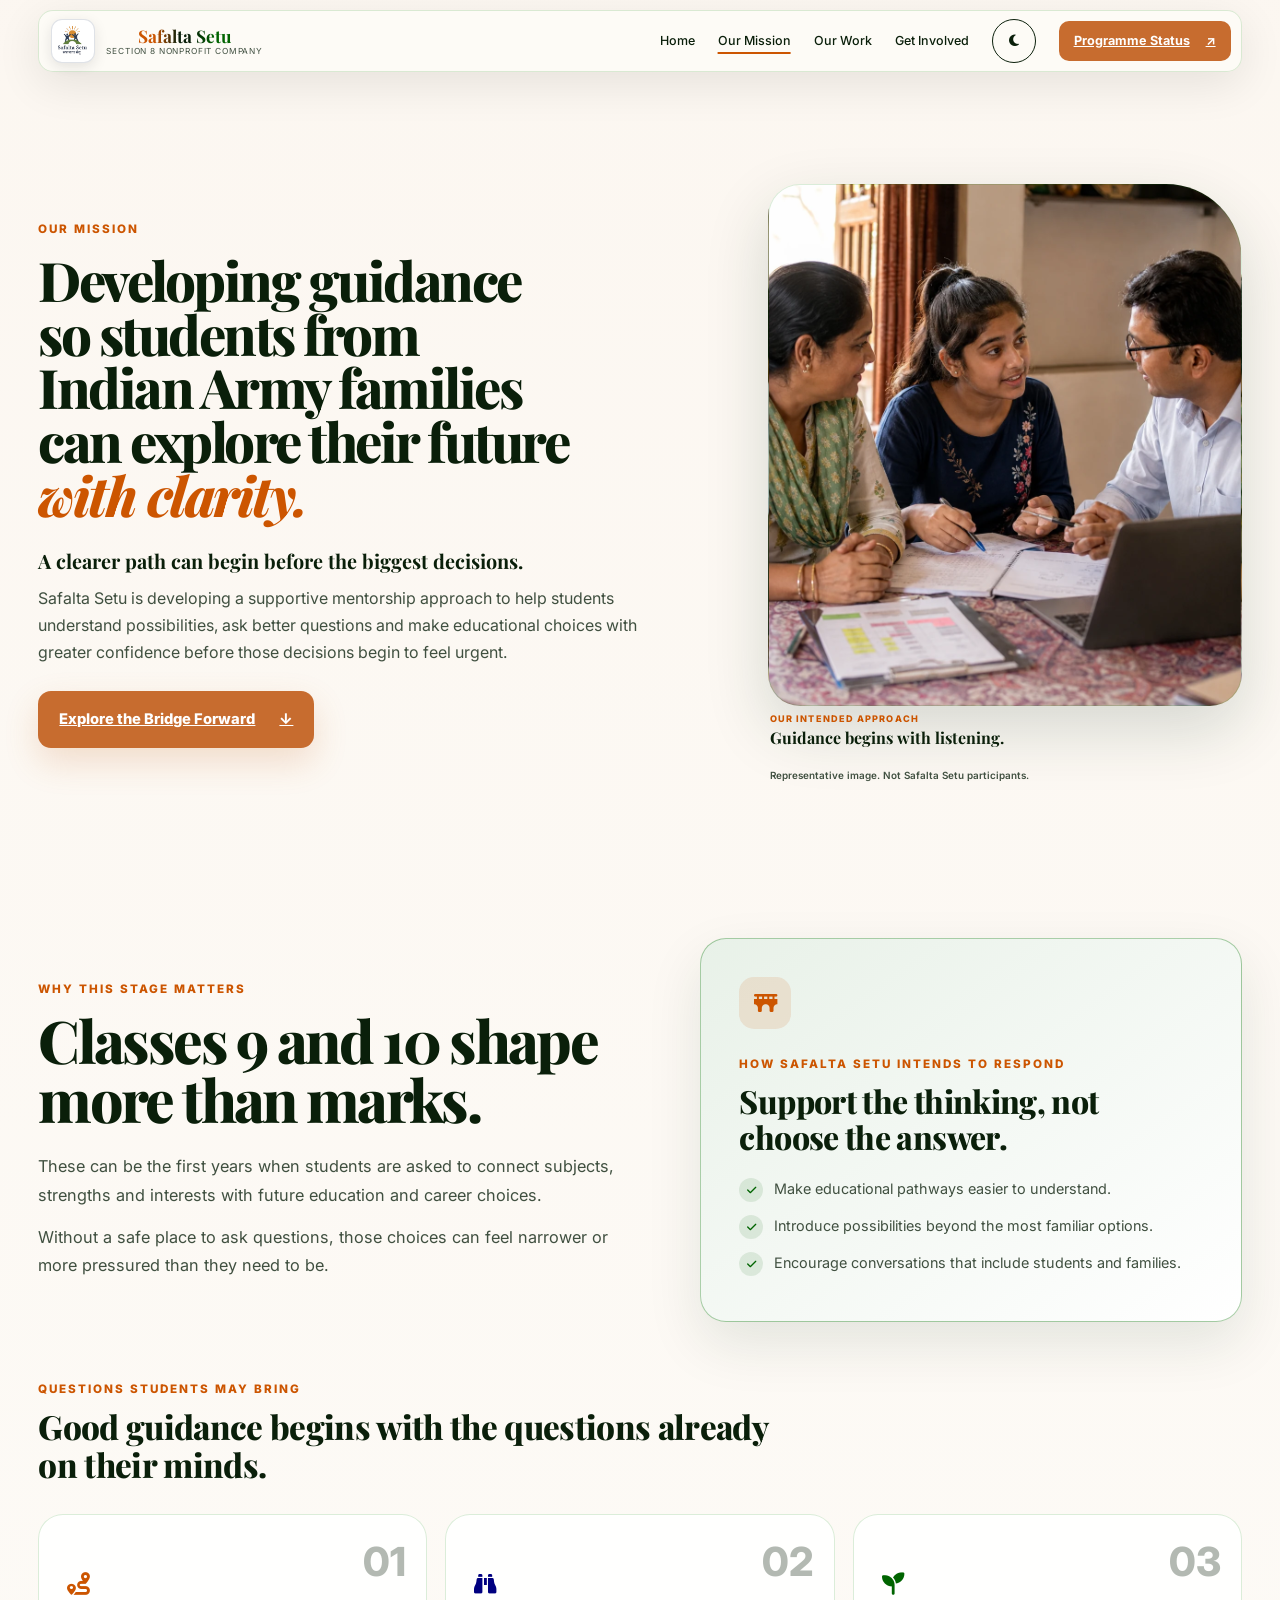
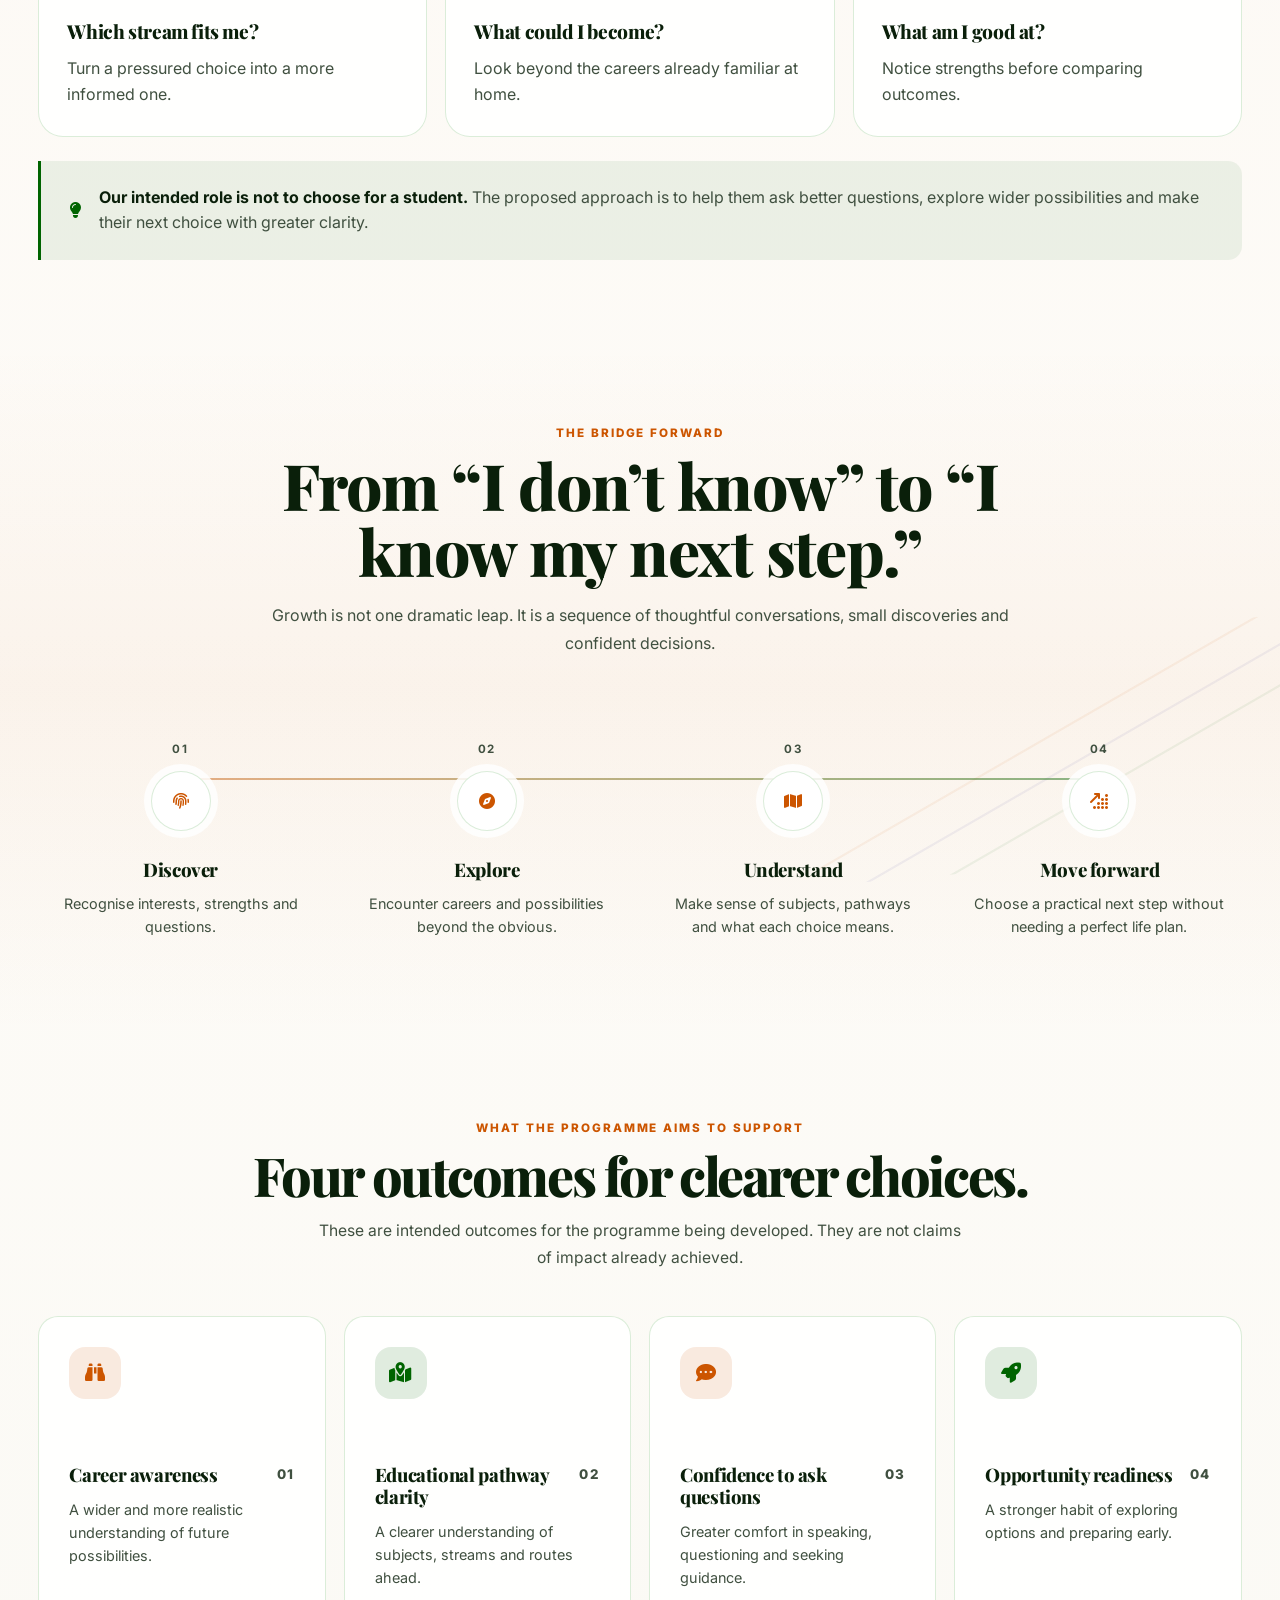
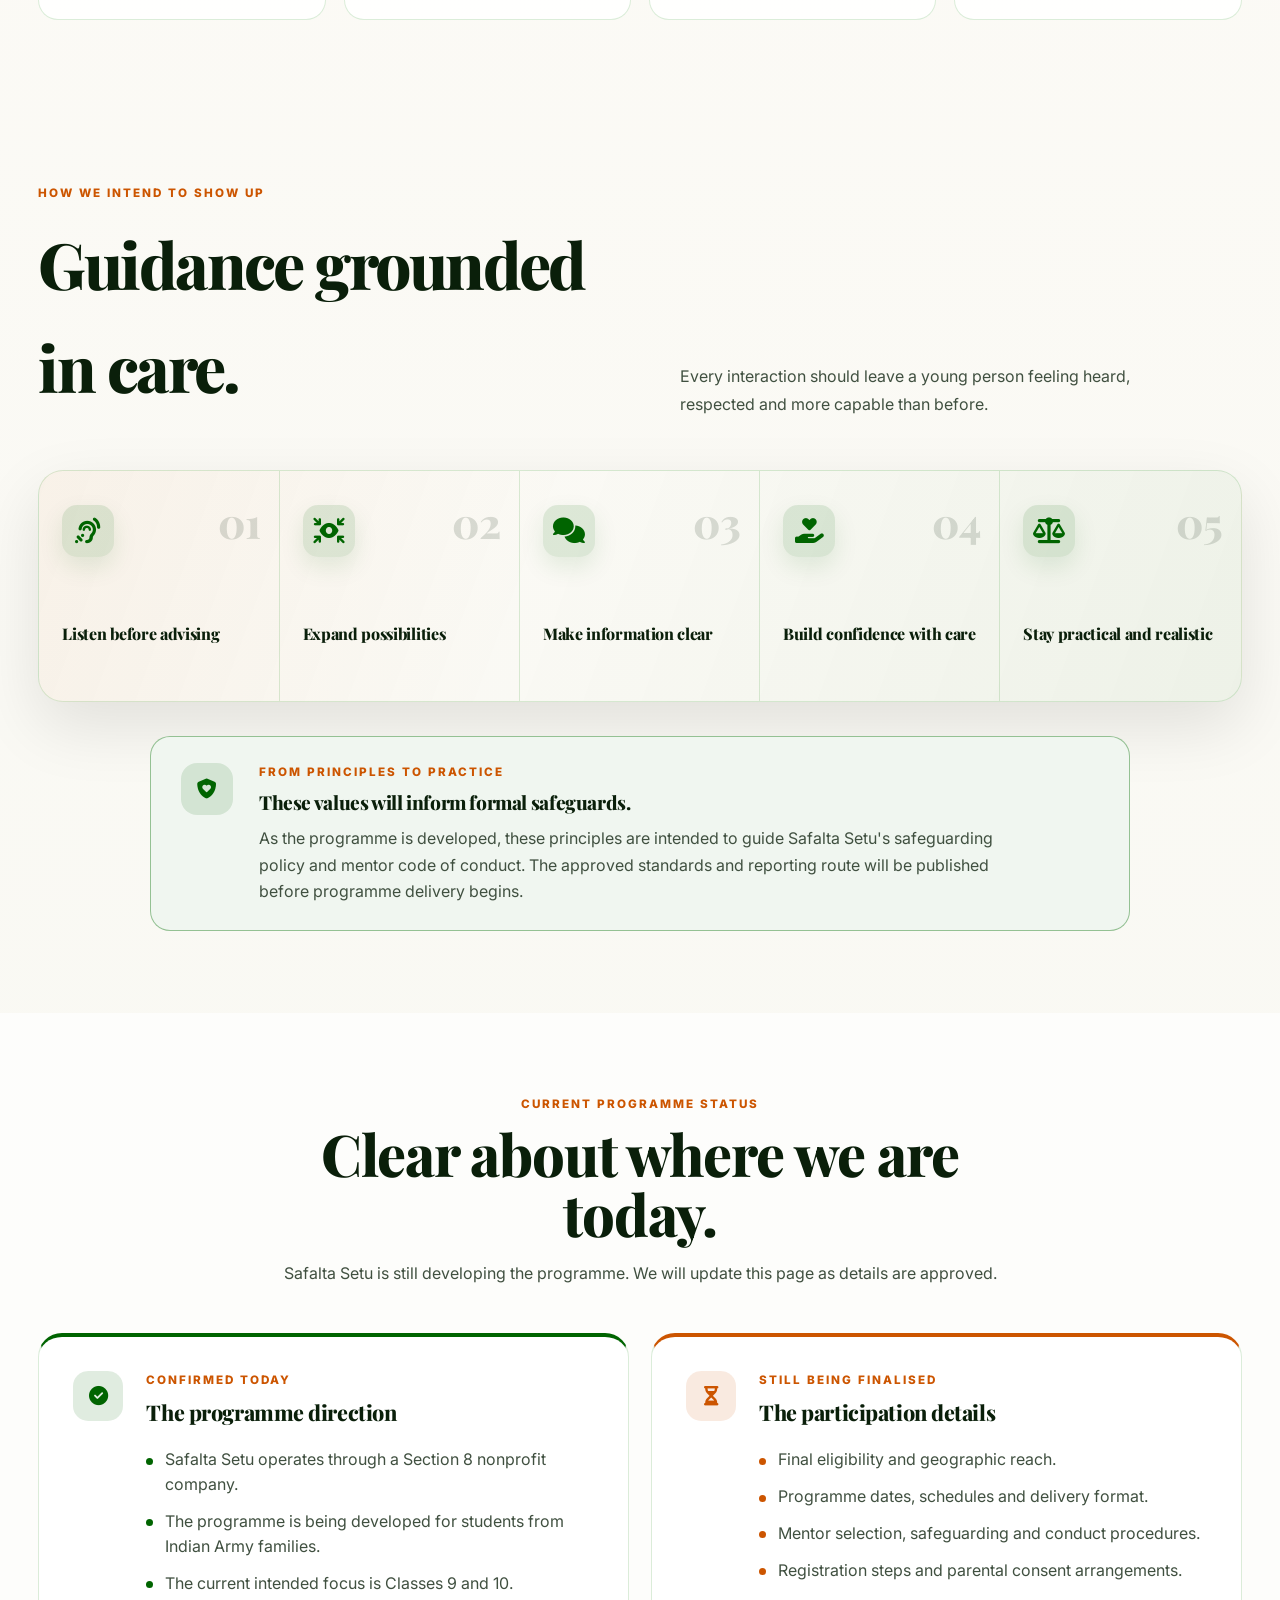
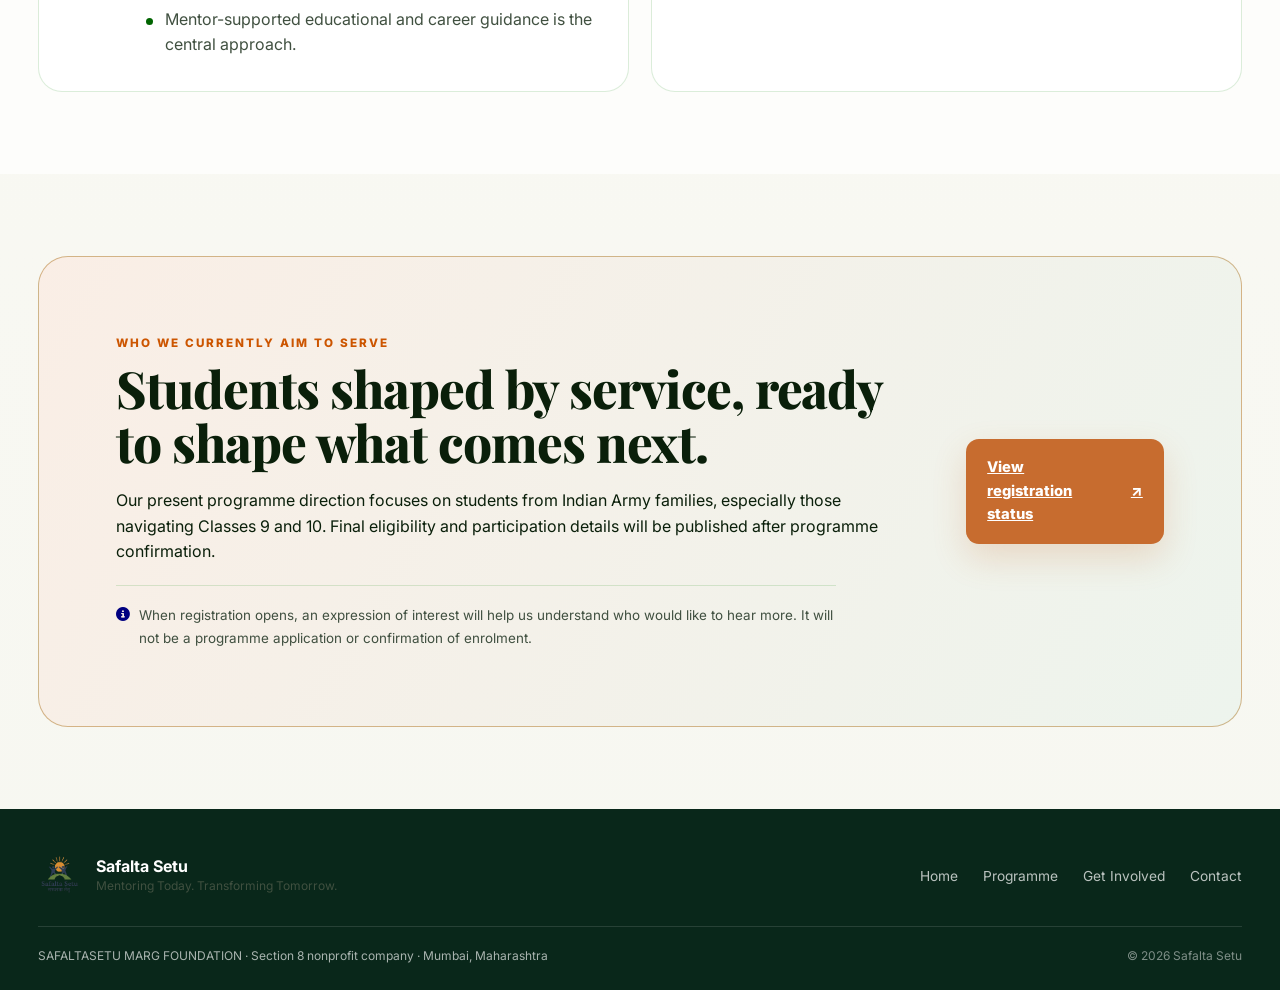
==== commit 09ac3dc7: "Redesign Mission hero around early guidance" ====
--- a/vision.html
+++ b/vision.html
@@ -3,13 +3,13 @@
 <head>
     <meta charset="UTF-8"><meta name="viewport" content="width=device-width, initial-scale=1.0">
     <meta name="description" content="Discover the mentorship programme Safalta Setu is developing for students from Indian Army families.">
-    <title>Our Mission | Safalta Setu</title><link rel="icon" href="logo.jpg" type="image/jpeg"><link rel="stylesheet" href="style.css?v=mobile-hero-final"><link rel="stylesheet" href="https://cdnjs.cloudflare.com/ajax/libs/font-awesome/6.4.0/css/all.min.css">
+    <title>Our Mission | Safalta Setu</title><link rel="icon" href="logo.jpg" type="image/jpeg"><link rel="stylesheet" href="style.css?v=mission-hero2"><link rel="stylesheet" href="https://cdnjs.cloudflare.com/ajax/libs/font-awesome/6.4.0/css/all.min.css">
 </head>
 <body class="mission-site-page">
 <a class="skip-link" href="#main-content">Skip to content</a>
 <nav class="navbar navbar-home ngo-nav" aria-label="Primary navigation"><a href="index.html" class="nav-brand"><div class="logo-container official-logo-container"><img src="logo.jpg" width="500" height="500" alt="Safalta Setu official logo" class="nav-logo-img official-logo-img"></div><span class="brand-copy"><strong>Safalta Setu</strong><small>Section 8 nonprofit company</small></span></a><button class="mobile-menu-btn" id="mobile-menu-trigger" aria-label="Open navigation" aria-expanded="false" aria-controls="nav-menu"><i class="fas fa-bars"></i></button><div class="nav-menu" id="nav-menu"><a href="index.html" class="nav-link">Home</a><a href="vision.html" class="nav-link active" aria-current="page">Our Mission</a><a href="index.html#programmes" class="nav-link">Our Work</a><a href="index.html#get-involved" class="nav-link">Get Involved</a><button id="theme-toggle" class="theme-switch" aria-label="Toggle Theme"><i class="fas fa-sun"></i></button><a href="contact.html" class="nav-cta">Programme Status <span aria-hidden="true">↗</span></a></div></nav>
 <main id="main-content" class="mission-page">
-<header class="mission-hero"><div class="container mission-hero-grid"><div class="mission-copy reveal-group"><p class="section-kicker">Our mission</p><h1>Developing guidance so students from Indian Army families can explore their future with <em>clarity.</em></h1><p class="mission-hero-lead">A clearer path can begin before the biggest decisions.</p><p class="mission-hero-summary">Safalta Setu is developing a supportive mentorship approach intended to help students discover possibilities, understand educational choices and move forward with greater confidence.</p><div class="hero-actions"><a href="#bridge-forward" class="btn-primary">Explore the proposed programme <span aria-hidden="true">↓</span></a><a href="contact.html" class="btn-text">View registration status <span aria-hidden="true">↗</span></a></div></div><figure class="mission-people-visual reveal-scale"><div class="mission-people-photo" role="img" aria-label="Representative image of an Indian student speaking with a supportive mentor"></div><figcaption class="mission-people-disclosure">Representative image. Not Safalta Setu participants.</figcaption><div class="mission-people-note"><i class="fas fa-comments" aria-hidden="true"></i><span><small>Our intended approach</small><strong>Guidance begins with listening.</strong></span></div><span class="mission-people-accent" aria-hidden="true"></span><p class="representative-caption">Representative image. The people shown are not identified as Safalta Setu participants.</p></figure></div></header>
+<header class="mission-hero"><div class="container mission-hero-grid"><div class="mission-copy reveal-group"><p class="section-kicker">Our mission</p><h1><span class="visually-hidden">Developing guidance so students from Indian Army families can explore their future with clarity.</span><span class="mission-headline-desktop" aria-hidden="true"><span>Developing guidance</span><span>so students from</span><span>Indian Army families</span><span>can explore their future</span><span><em>with clarity.</em></span></span><span class="mission-headline-mobile" aria-hidden="true"><span>Developing guidance</span><span>so students from</span><span>Indian Army families</span><span>can explore their future</span><span><em>with clarity.</em></span></span></h1><p class="mission-hero-lead">A clearer path can begin before the biggest decisions.</p><p class="mission-hero-summary">Safalta Setu is developing a supportive mentorship approach to help students understand possibilities, ask better questions and make educational choices with greater confidence before those decisions begin to feel urgent.</p><div class="hero-actions"><a href="#bridge-forward" class="btn-primary">Explore the Bridge Forward <span aria-hidden="true">↓</span></a></div></div><figure class="mission-people-visual reveal-scale"><div class="mission-people-photo" role="img" aria-label="An Indian secondary-school student discussing educational choices with a parent and an education adviser"></div><div class="mission-people-note"><span><small>Our intended approach</small><strong>Guidance begins with listening.</strong></span></div><figcaption class="mission-people-disclosure">Representative image. Not Safalta Setu participants.</figcaption></figure></div></header>
 <section class="mission-why section"><div class="container"><div class="why-ngo-grid"><div class="why-need reveal-text"><p class="section-kicker">Why this stage matters</p><h2>Classes 9 and 10 shape more than marks.</h2><p>These can be the first years when students are asked to connect subjects, strengths and interests with future education and career choices.</p><p>Without a safe place to ask questions, those choices can feel narrower or more pressured than they need to be.</p></div><aside class="why-response reveal-card"><span class="why-response-icon"><i class="fas fa-bridge" aria-hidden="true"></i></span><p class="section-kicker">How Safalta Setu intends to respond</p><h3>Support the thinking, not choose the answer.</h3><ul><li><i class="fas fa-check" aria-hidden="true"></i><span>Make educational pathways easier to understand.</span></li><li><i class="fas fa-check" aria-hidden="true"></i><span>Introduce possibilities beyond the most familiar options.</span></li><li><i class="fas fa-check" aria-hidden="true"></i><span>Encourage conversations that include students and families.</span></li></ul></aside></div><div class="student-questions-heading reveal-text"><p class="section-kicker">Questions students may bring</p><h3>Good guidance begins with the questions already on their minds.</h3></div><div class="question-grid"><article class="question-card reveal-card"><span>01</span><i class="fas fa-route"></i><h3>Which stream fits me?</h3><p>Turn a pressured choice into a more informed one.</p></article><article class="question-card reveal-card"><span>02</span><i class="fas fa-binoculars"></i><h3>What could I become?</h3><p>Look beyond the careers already familiar at home.</p></article><article class="question-card reveal-card"><span>03</span><i class="fas fa-seedling"></i><h3>What am I good at?</h3><p>Notice strengths before comparing outcomes.</p></article></div><p class="mission-note reveal-text"><i class="fas fa-lightbulb"></i><span><strong>Our intended role is not to choose for a student.</strong> The proposed approach is to help them ask better questions, explore wider possibilities and make their next choice with greater clarity.</span></p></div></section>
 <section class="bridge-forward section" id="bridge-forward"><div class="container"><div class="section-heading center-heading reveal-text"><p class="section-kicker">The Bridge Forward</p><h2>From “I don’t know” to “I know my next step.”</h2><p>Growth is not one dramatic leap. It is a sequence of thoughtful conversations, small discoveries and confident decisions.</p></div><div class="journey-track"><div class="journey-line" aria-hidden="true"></div><article class="journey-step reveal-card"><b>01</b><span><i class="fas fa-fingerprint"></i></span><h3>Discover</h3><p>Recognise interests, strengths and questions.</p></article><article class="journey-step reveal-card"><b>02</b><span><i class="fas fa-compass"></i></span><h3>Explore</h3><p>Encounter careers and possibilities beyond the obvious.</p></article><article class="journey-step reveal-card"><b>03</b><span><i class="fas fa-map"></i></span><h3>Understand</h3><p>Make sense of subjects, pathways and what each choice means.</p></article><article class="journey-step reveal-card"><b>04</b><span><i class="fas fa-arrow-up-right-dots"></i></span><h3>Move forward</h3><p>Choose a practical next step without needing a perfect life plan.</p></article></div></div></section>
 <section class="mission-outcomes section" id="intended-outcomes"><div class="container"><div class="outcomes-heading reveal-text"><p class="section-kicker">What the programme aims to support</p><h2>Four outcomes for clearer choices.</h2><p>These are intended outcomes for the programme being developed. They are not claims of impact already achieved.</p></div><div class="outcome-list"><div class="outcome-item reveal-card"><span><i class="fas fa-binoculars"></i></span><div><small>01</small><h3>Career awareness</h3><p>A wider and more realistic understanding of future possibilities.</p></div></div><div class="outcome-item reveal-card"><span><i class="fas fa-map-location-dot"></i></span><div><small>02</small><h3>Educational pathway clarity</h3><p>A clearer understanding of subjects, streams and routes ahead.</p></div></div><div class="outcome-item reveal-card"><span><i class="fas fa-comment-dots"></i></span><div><small>03</small><h3>Confidence to ask questions</h3><p>Greater comfort in speaking, questioning and seeking guidance.</p></div></div><div class="outcome-item reveal-card"><span><i class="fas fa-rocket"></i></span><div><small>04</small><h3>Opportunity readiness</h3><p>A stronger habit of exploring options and preparing early.</p></div></div></div></div></section>
--- a/style.css
+++ b/style.css
@@ -4191,6 +4191,152 @@
     outline-color: #f3b266;
 }
 
+/* Our Mission hero: purpose-led editorial composition */
+.mission-site-page .mission-hero {
+    min-height: auto;
+    padding: 112px 0 72px;
+}
+
+.mission-site-page .mission-hero-grid {
+    grid-template-columns: minmax(0, 1.28fr) minmax(360px, .92fr);
+    gap: clamp(42px, 5.5vw, 82px);
+    align-items: center;
+}
+
+.mission-site-page .mission-copy h1 {
+    max-width: 780px;
+    margin: 15px 0 27px;
+    font-size: clamp(3rem, 4.25vw, 4.65rem);
+    line-height: .985;
+    letter-spacing: -.046em;
+}
+
+.mission-headline-desktop,
+.mission-headline-desktop > span {
+    display: block;
+}
+
+.mission-headline-desktop > span { white-space: nowrap; }
+.mission-headline-mobile { display: none; }
+
+.mission-site-page .mission-copy > p.mission-hero-lead {
+    margin: 0 0 11px;
+    font-size: clamp(1.22rem, 1.55vw, 1.55rem);
+}
+
+.mission-site-page .mission-copy > p.mission-hero-summary {
+    max-width: 640px;
+    font-size: 1rem;
+    line-height: 1.68;
+}
+
+.mission-site-page .mission-copy .mission-hero-summary + .hero-actions {
+    margin-top: 25px;
+}
+
+.mission-site-page .mission-people-visual {
+    min-height: 600px;
+}
+
+.mission-site-page .mission-people-photo {
+    inset: 0 0 78px;
+    border-radius: 32px 76px 32px 32px;
+    background-image: url('mission-family-guidance-v2.webp');
+    background-position: 50% 45%;
+    box-shadow: 0 24px 64px rgba(12, 48, 31, .16);
+}
+
+.mission-site-page .mission-people-accent,
+.mission-site-page .representative-caption {
+    display: none;
+}
+
+.mission-site-page .mission-people-note {
+    left: 2px;
+    right: auto;
+    bottom: 35px;
+    max-width: none;
+    display: block;
+    padding: 0;
+    color: var(--text-main);
+    background: transparent;
+    border-radius: 0;
+    box-shadow: none;
+}
+
+.mission-site-page .mission-people-note span { gap: 2px; }
+.mission-site-page .mission-people-note small {
+    color: var(--saffron-glow);
+    font-size: .57rem;
+}
+.mission-site-page .mission-people-note strong {
+    font-size: 1rem;
+    line-height: 1.3;
+}
+
+.mission-site-page .mission-people-disclosure {
+    right: auto;
+    left: 2px;
+    bottom: 0;
+    max-width: none;
+    padding: 0;
+    color: var(--text-muted);
+    background: transparent;
+    backdrop-filter: none;
+    border-radius: 0;
+    font-size: .62rem;
+    font-weight: 600;
+    letter-spacing: 0;
+    text-align: left;
+    text-transform: none;
+}
+
+@media (max-width: 1100px) {
+    .mission-site-page .mission-hero-grid {
+        grid-template-columns: minmax(0, 1.2fr) minmax(330px, .8fr);
+        gap: 38px;
+    }
+    .mission-site-page .mission-copy h1 { font-size: clamp(2.7rem, 4.35vw, 3.25rem); }
+    .mission-site-page .mission-people-visual { min-height: 540px; }
+}
+
+@media (max-width: 900px) {
+    .mission-site-page .mission-hero { padding: 104px 0 66px; }
+    .mission-site-page .mission-hero-grid { grid-template-columns: 1fr; gap: 38px; }
+    .mission-site-page .mission-copy { text-align: left; }
+    .mission-site-page .mission-copy > p.mission-hero-lead,
+    .mission-site-page .mission-copy > p.mission-hero-summary { margin-inline: 0; }
+    .mission-site-page .mission-copy .hero-actions { justify-content: flex-start; }
+    .mission-site-page .mission-people-visual { width: min(100%, 680px); min-height: 600px; margin: 0; }
+}
+
+@media (max-width: 620px) {
+    .mission-site-page .mission-hero { padding: 92px 0 54px; }
+    .mission-site-page .mission-hero-grid { gap: 32px; }
+    .mission-site-page .mission-copy h1 {
+        max-width: 100%;
+        margin-bottom: 23px;
+        font-family: 'Playfair Display', serif !important;
+        font-size: clamp(2.15rem, 9.6vw, 2.55rem);
+        line-height: 1.015;
+    }
+    .mission-headline-desktop { display: none; }
+    .mission-headline-mobile,
+    .mission-headline-mobile > span { display: block; }
+    .mission-headline-mobile > span { white-space: nowrap; }
+    .mission-site-page .mission-copy > p.mission-hero-lead { font-size: 1.12rem; }
+    .mission-site-page .mission-copy > p.mission-hero-summary { font-size: .94rem; line-height: 1.65; }
+    .mission-site-page .mission-copy .hero-actions { align-items: stretch; }
+    .mission-site-page .mission-copy .hero-actions a { width: 100%; justify-content: center; }
+    .mission-site-page .mission-people-visual { min-height: 510px; }
+    .mission-site-page .mission-people-photo { bottom: 78px; border-radius: 24px 54px 24px 24px; background-position: 50% 43%; }
+}
+
+@media (max-width: 380px) {
+    .mission-site-page .mission-copy h1 { font-size: 2rem; }
+    .mission-site-page .mission-people-visual { min-height: 470px; }
+}
+
 @keyframes plane-journey {
     0% { offset-distance: 0%; opacity: 0; }
     8% { opacity: 1; }
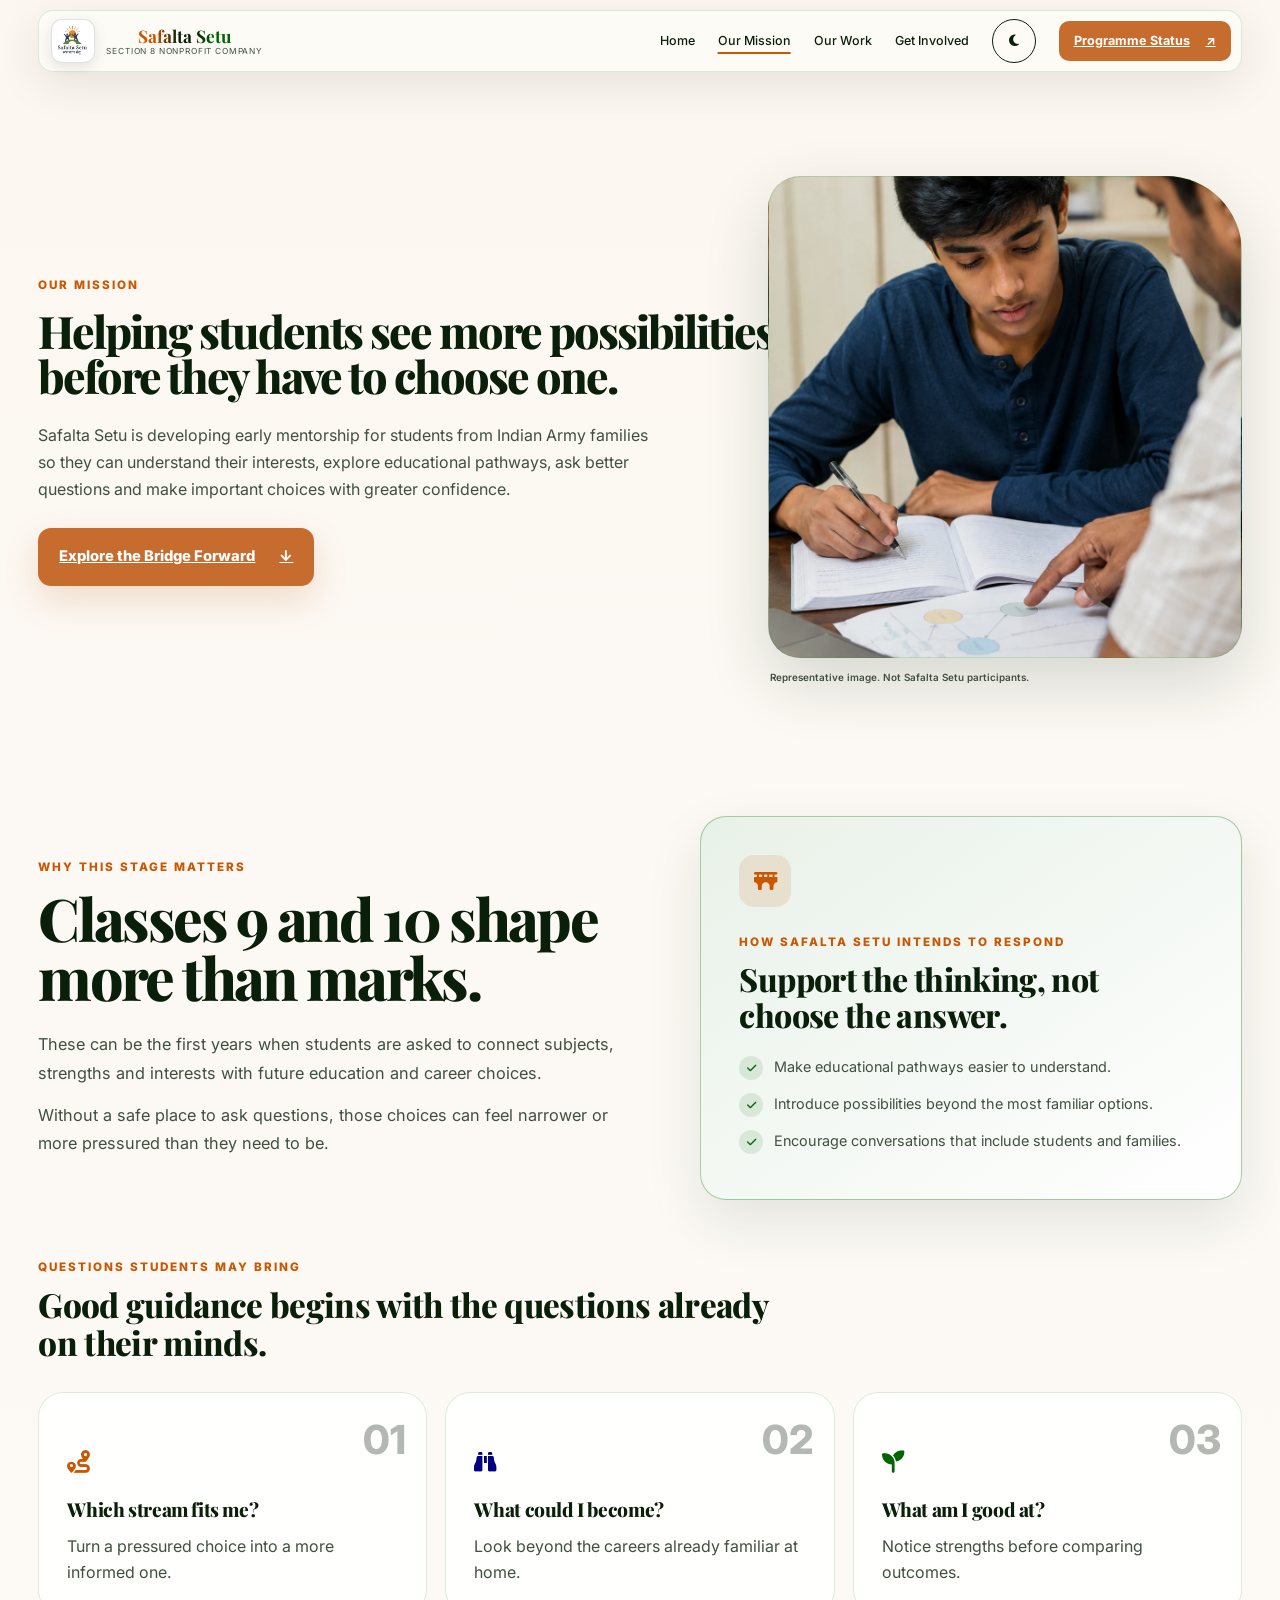
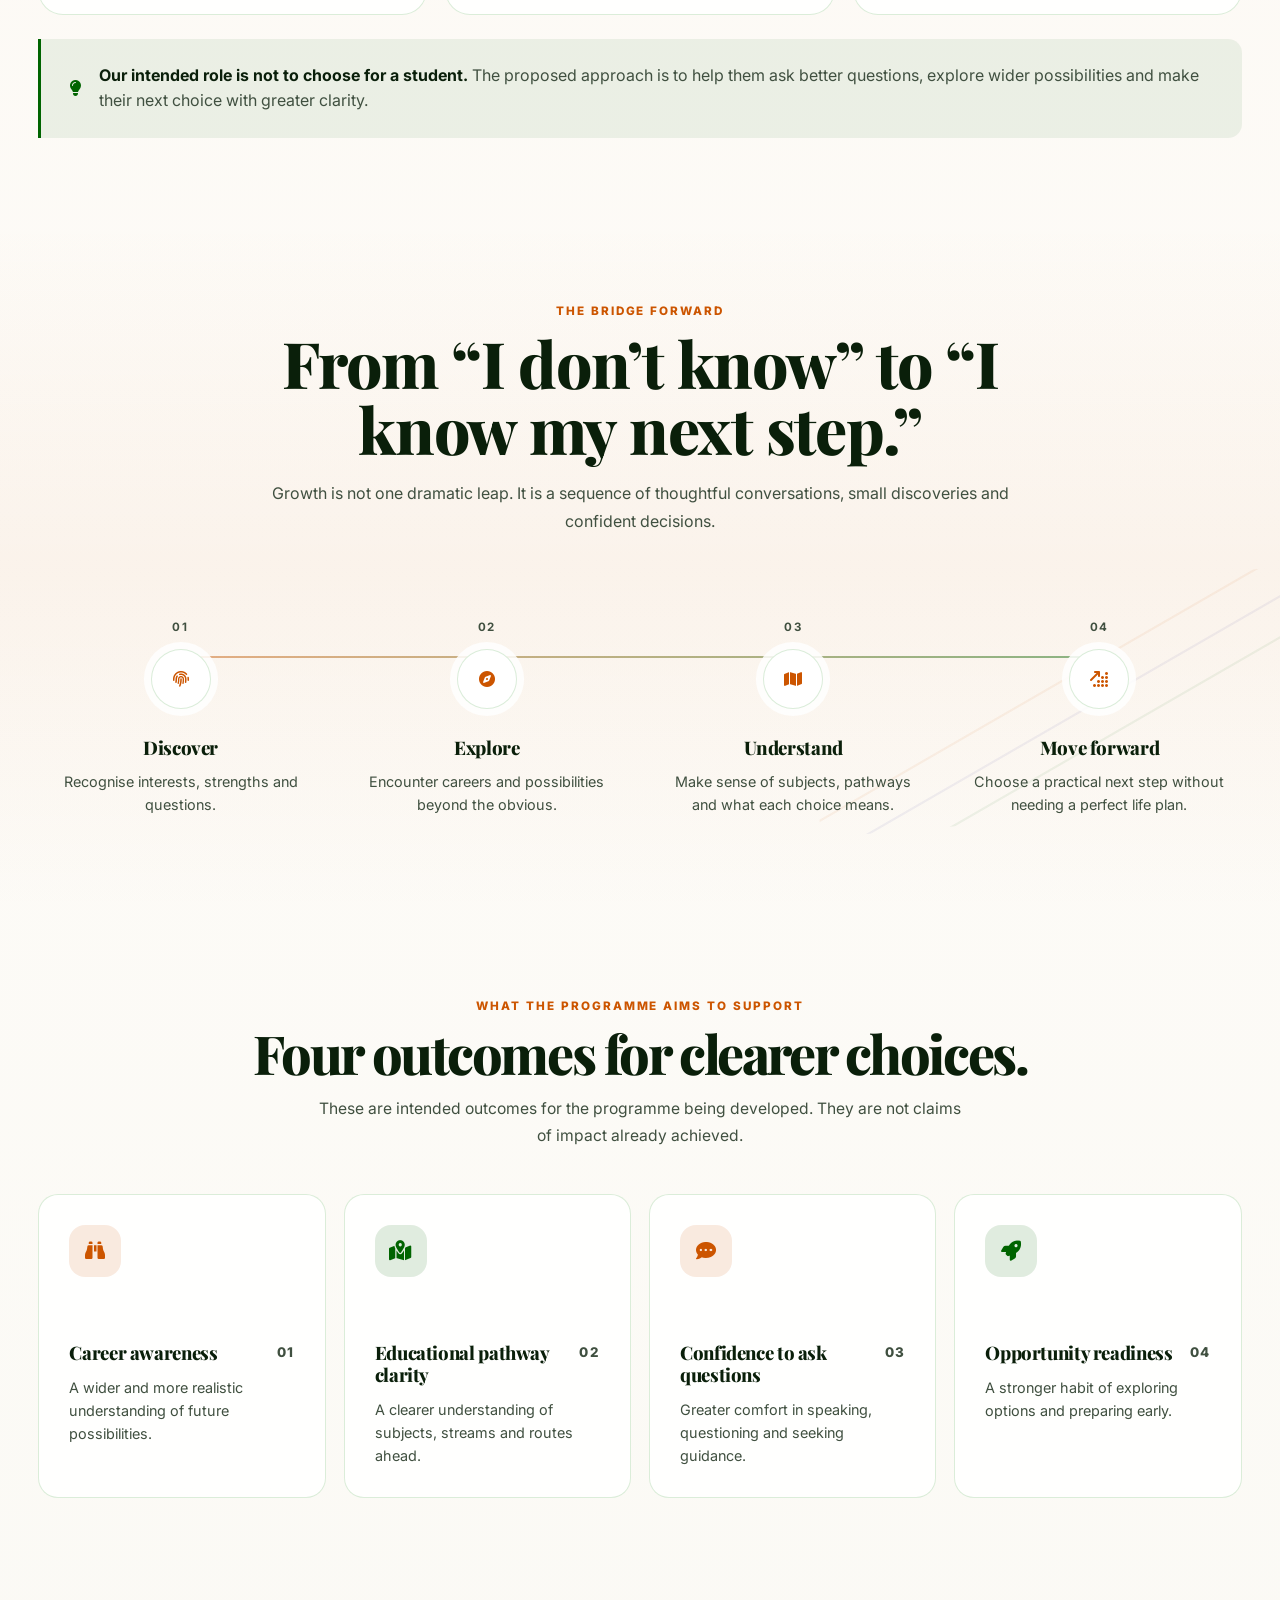
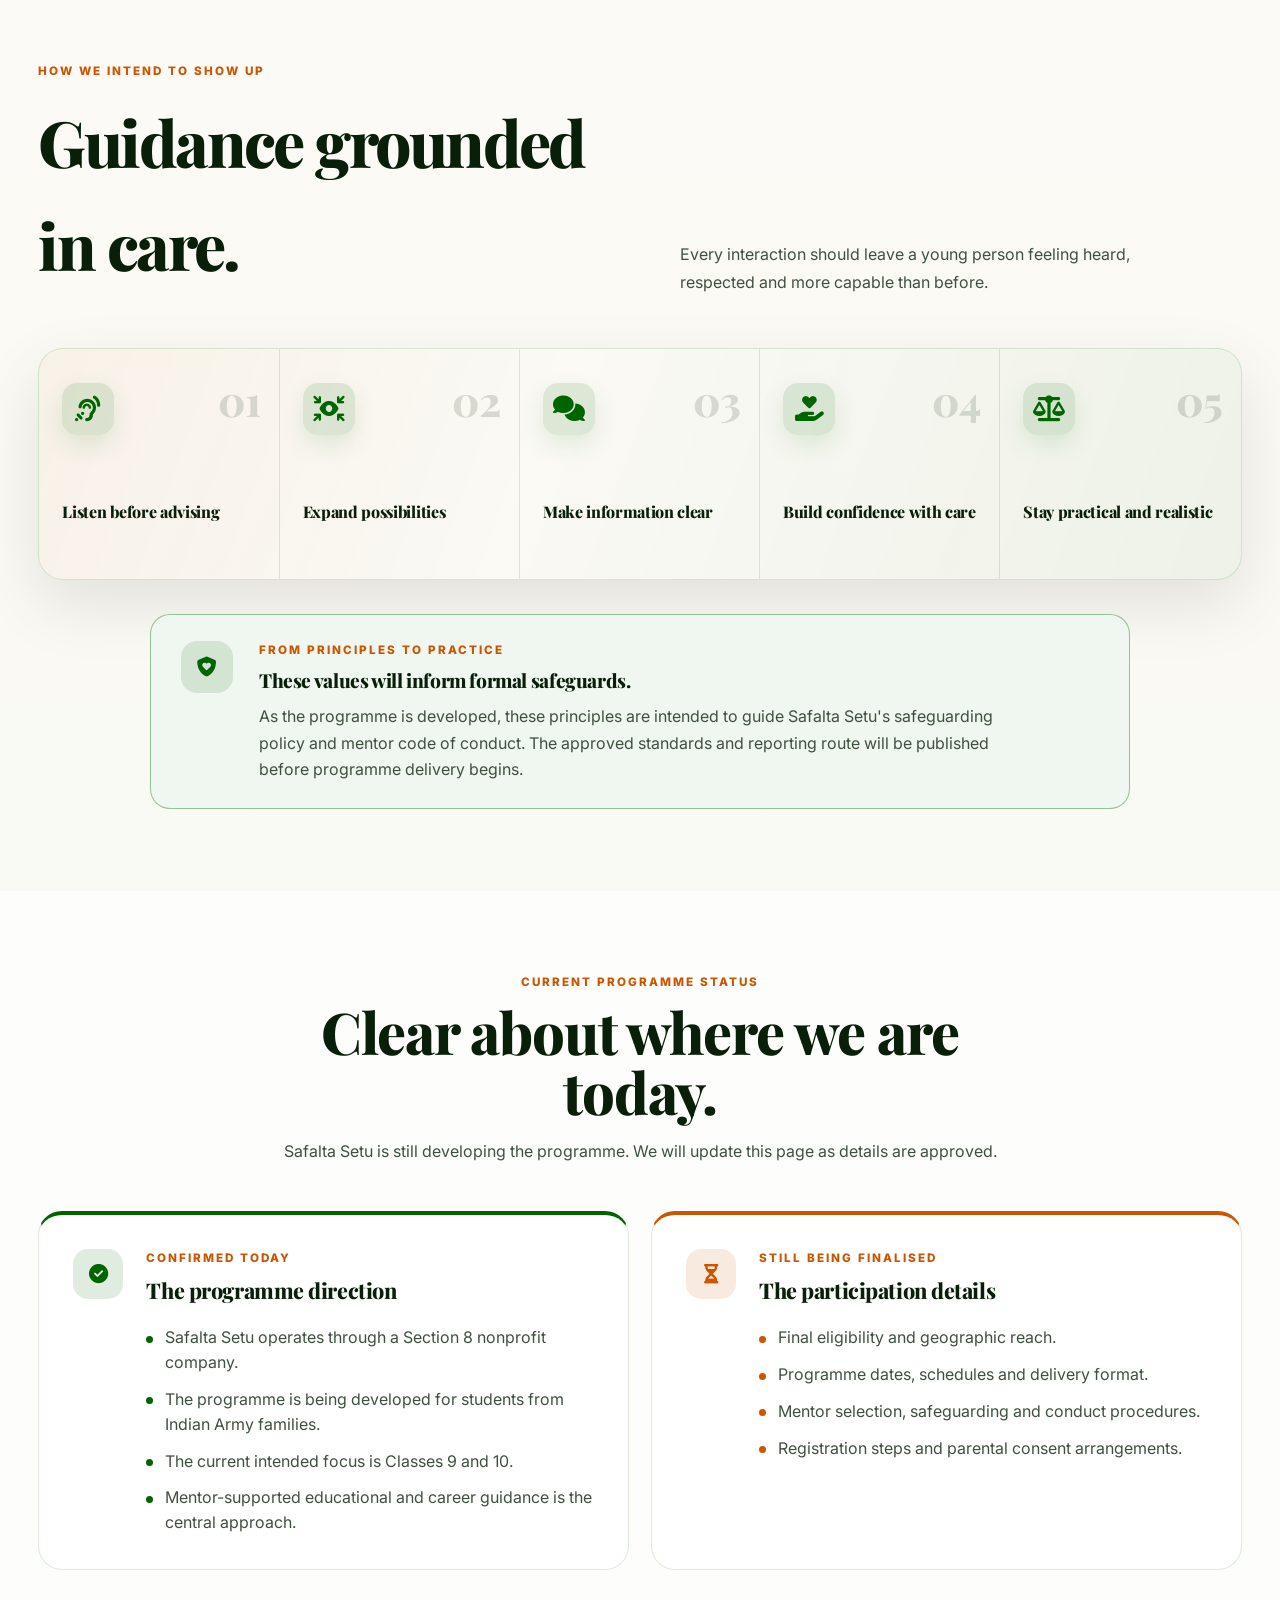
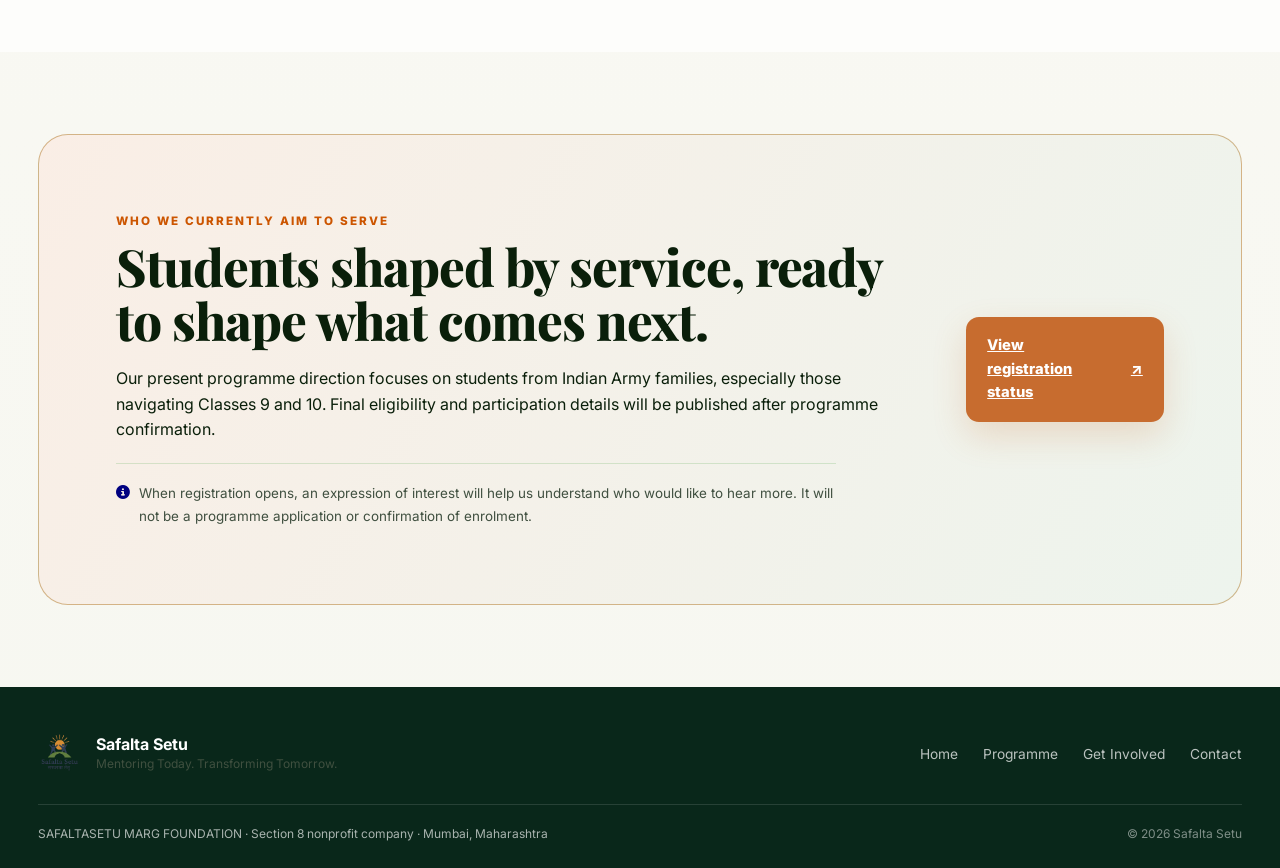
==== commit 0c942aff: "Refocus Mission hero on student choice" ====
--- a/vision.html
+++ b/vision.html
@@ -3,13 +3,13 @@
 <head>
     <meta charset="UTF-8"><meta name="viewport" content="width=device-width, initial-scale=1.0">
     <meta name="description" content="Discover the mentorship programme Safalta Setu is developing for students from Indian Army families.">
-    <title>Our Mission | Safalta Setu</title><link rel="icon" href="logo.jpg" type="image/jpeg"><link rel="stylesheet" href="style.css?v=mission-hero2"><link rel="stylesheet" href="https://cdnjs.cloudflare.com/ajax/libs/font-awesome/6.4.0/css/all.min.css">
+    <title>Our Mission | Safalta Setu</title><link rel="icon" href="logo.jpg" type="image/jpeg"><link rel="stylesheet" href="style.css?v=mission-hero3"><link rel="stylesheet" href="https://cdnjs.cloudflare.com/ajax/libs/font-awesome/6.4.0/css/all.min.css">
 </head>
 <body class="mission-site-page">
 <a class="skip-link" href="#main-content">Skip to content</a>
 <nav class="navbar navbar-home ngo-nav" aria-label="Primary navigation"><a href="index.html" class="nav-brand"><div class="logo-container official-logo-container"><img src="logo.jpg" width="500" height="500" alt="Safalta Setu official logo" class="nav-logo-img official-logo-img"></div><span class="brand-copy"><strong>Safalta Setu</strong><small>Section 8 nonprofit company</small></span></a><button class="mobile-menu-btn" id="mobile-menu-trigger" aria-label="Open navigation" aria-expanded="false" aria-controls="nav-menu"><i class="fas fa-bars"></i></button><div class="nav-menu" id="nav-menu"><a href="index.html" class="nav-link">Home</a><a href="vision.html" class="nav-link active" aria-current="page">Our Mission</a><a href="index.html#programmes" class="nav-link">Our Work</a><a href="index.html#get-involved" class="nav-link">Get Involved</a><button id="theme-toggle" class="theme-switch" aria-label="Toggle Theme"><i class="fas fa-sun"></i></button><a href="contact.html" class="nav-cta">Programme Status <span aria-hidden="true">↗</span></a></div></nav>
 <main id="main-content" class="mission-page">
-<header class="mission-hero"><div class="container mission-hero-grid"><div class="mission-copy reveal-group"><p class="section-kicker">Our mission</p><h1><span class="visually-hidden">Developing guidance so students from Indian Army families can explore their future with clarity.</span><span class="mission-headline-desktop" aria-hidden="true"><span>Developing guidance</span><span>so students from</span><span>Indian Army families</span><span>can explore their future</span><span><em>with clarity.</em></span></span><span class="mission-headline-mobile" aria-hidden="true"><span>Developing guidance</span><span>so students from</span><span>Indian Army families</span><span>can explore their future</span><span><em>with clarity.</em></span></span></h1><p class="mission-hero-lead">A clearer path can begin before the biggest decisions.</p><p class="mission-hero-summary">Safalta Setu is developing a supportive mentorship approach to help students understand possibilities, ask better questions and make educational choices with greater confidence before those decisions begin to feel urgent.</p><div class="hero-actions"><a href="#bridge-forward" class="btn-primary">Explore the Bridge Forward <span aria-hidden="true">↓</span></a></div></div><figure class="mission-people-visual reveal-scale"><div class="mission-people-photo" role="img" aria-label="An Indian secondary-school student discussing educational choices with a parent and an education adviser"></div><div class="mission-people-note"><span><small>Our intended approach</small><strong>Guidance begins with listening.</strong></span></div><figcaption class="mission-people-disclosure">Representative image. Not Safalta Setu participants.</figcaption></figure></div></header>
+<header class="mission-hero"><div class="container mission-hero-grid"><div class="mission-copy reveal-group"><p class="section-kicker">Our mission</p><h1><span class="visually-hidden">Helping students see more possibilities before they have to choose one.</span><span class="mission-headline-desktop" aria-hidden="true"><span>Helping students see more possibilities</span><span>before they have to choose one.</span></span><span class="mission-headline-mobile" aria-hidden="true">Helping students see more possibilities before they have to choose one.</span></h1><p class="mission-hero-summary">Safalta Setu is developing early mentorship for students from Indian Army families so they can understand their interests, explore educational pathways, ask better questions and make important choices with greater confidence.</p><div class="hero-actions"><a href="#bridge-forward" class="btn-primary">Explore the Bridge Forward <span aria-hidden="true">↓</span></a></div></div><figure class="mission-people-visual reveal-scale"><div class="mission-people-photo" role="img" aria-label="An Indian secondary-school student exploring an educational pathway plan with an adviser"></div><figcaption class="mission-people-disclosure">Representative image. Not Safalta Setu participants.</figcaption></figure></div></header>
 <section class="mission-why section"><div class="container"><div class="why-ngo-grid"><div class="why-need reveal-text"><p class="section-kicker">Why this stage matters</p><h2>Classes 9 and 10 shape more than marks.</h2><p>These can be the first years when students are asked to connect subjects, strengths and interests with future education and career choices.</p><p>Without a safe place to ask questions, those choices can feel narrower or more pressured than they need to be.</p></div><aside class="why-response reveal-card"><span class="why-response-icon"><i class="fas fa-bridge" aria-hidden="true"></i></span><p class="section-kicker">How Safalta Setu intends to respond</p><h3>Support the thinking, not choose the answer.</h3><ul><li><i class="fas fa-check" aria-hidden="true"></i><span>Make educational pathways easier to understand.</span></li><li><i class="fas fa-check" aria-hidden="true"></i><span>Introduce possibilities beyond the most familiar options.</span></li><li><i class="fas fa-check" aria-hidden="true"></i><span>Encourage conversations that include students and families.</span></li></ul></aside></div><div class="student-questions-heading reveal-text"><p class="section-kicker">Questions students may bring</p><h3>Good guidance begins with the questions already on their minds.</h3></div><div class="question-grid"><article class="question-card reveal-card"><span>01</span><i class="fas fa-route"></i><h3>Which stream fits me?</h3><p>Turn a pressured choice into a more informed one.</p></article><article class="question-card reveal-card"><span>02</span><i class="fas fa-binoculars"></i><h3>What could I become?</h3><p>Look beyond the careers already familiar at home.</p></article><article class="question-card reveal-card"><span>03</span><i class="fas fa-seedling"></i><h3>What am I good at?</h3><p>Notice strengths before comparing outcomes.</p></article></div><p class="mission-note reveal-text"><i class="fas fa-lightbulb"></i><span><strong>Our intended role is not to choose for a student.</strong> The proposed approach is to help them ask better questions, explore wider possibilities and make their next choice with greater clarity.</span></p></div></section>
 <section class="bridge-forward section" id="bridge-forward"><div class="container"><div class="section-heading center-heading reveal-text"><p class="section-kicker">The Bridge Forward</p><h2>From “I don’t know” to “I know my next step.”</h2><p>Growth is not one dramatic leap. It is a sequence of thoughtful conversations, small discoveries and confident decisions.</p></div><div class="journey-track"><div class="journey-line" aria-hidden="true"></div><article class="journey-step reveal-card"><b>01</b><span><i class="fas fa-fingerprint"></i></span><h3>Discover</h3><p>Recognise interests, strengths and questions.</p></article><article class="journey-step reveal-card"><b>02</b><span><i class="fas fa-compass"></i></span><h3>Explore</h3><p>Encounter careers and possibilities beyond the obvious.</p></article><article class="journey-step reveal-card"><b>03</b><span><i class="fas fa-map"></i></span><h3>Understand</h3><p>Make sense of subjects, pathways and what each choice means.</p></article><article class="journey-step reveal-card"><b>04</b><span><i class="fas fa-arrow-up-right-dots"></i></span><h3>Move forward</h3><p>Choose a practical next step without needing a perfect life plan.</p></article></div></div></section>
 <section class="mission-outcomes section" id="intended-outcomes"><div class="container"><div class="outcomes-heading reveal-text"><p class="section-kicker">What the programme aims to support</p><h2>Four outcomes for clearer choices.</h2><p>These are intended outcomes for the programme being developed. They are not claims of impact already achieved.</p></div><div class="outcome-list"><div class="outcome-item reveal-card"><span><i class="fas fa-binoculars"></i></span><div><small>01</small><h3>Career awareness</h3><p>A wider and more realistic understanding of future possibilities.</p></div></div><div class="outcome-item reveal-card"><span><i class="fas fa-map-location-dot"></i></span><div><small>02</small><h3>Educational pathway clarity</h3><p>A clearer understanding of subjects, streams and routes ahead.</p></div></div><div class="outcome-item reveal-card"><span><i class="fas fa-comment-dots"></i></span><div><small>03</small><h3>Confidence to ask questions</h3><p>Greater comfort in speaking, questioning and seeking guidance.</p></div></div><div class="outcome-item reveal-card"><span><i class="fas fa-rocket"></i></span><div><small>04</small><h3>Opportunity readiness</h3><p>A stronger habit of exploring options and preparing early.</p></div></div></div></div></section>
--- a/style.css
+++ b/style.css
@@ -4193,8 +4193,8 @@
 
 /* Our Mission hero: purpose-led editorial composition */
 .mission-site-page .mission-hero {
-    min-height: auto;
-    padding: 112px 0 72px;
+    min-height: 65vh;
+    padding: 104px 0 48px;
 }
 
 .mission-site-page .mission-hero-grid {
@@ -4205,9 +4205,9 @@
 
 .mission-site-page .mission-copy h1 {
     max-width: 780px;
-    margin: 15px 0 27px;
-    font-size: clamp(3rem, 4.25vw, 4.65rem);
-    line-height: .985;
+    margin: 13px 0 24px;
+    font-size: clamp(2.8rem, 3.35vw, 3.65rem);
+    line-height: 1.01;
     letter-spacing: -.046em;
 }
 
@@ -4225,7 +4225,7 @@
 }
 
 .mission-site-page .mission-copy > p.mission-hero-summary {
-    max-width: 640px;
+    max-width: 620px;
     font-size: 1rem;
     line-height: 1.68;
 }
@@ -4235,14 +4235,14 @@
 }
 
 .mission-site-page .mission-people-visual {
-    min-height: 600px;
+    min-height: 510px;
 }
 
 .mission-site-page .mission-people-photo {
-    inset: 0 0 78px;
+    inset: 0 0 28px;
     border-radius: 32px 76px 32px 32px;
-    background-image: url('mission-family-guidance-v2.webp');
-    background-position: 50% 45%;
+    background-image: url('mission-student-pathways-v3.webp');
+    background-position: 50% 44%;
     box-shadow: 0 24px 64px rgba(12, 48, 31, .16);
 }
 
@@ -4296,22 +4296,22 @@
         grid-template-columns: minmax(0, 1.2fr) minmax(330px, .8fr);
         gap: 38px;
     }
-    .mission-site-page .mission-copy h1 { font-size: clamp(2.7rem, 4.35vw, 3.25rem); }
-    .mission-site-page .mission-people-visual { min-height: 540px; }
+    .mission-site-page .mission-copy h1 { font-size: clamp(2.55rem, 3.8vw, 3rem); }
+    .mission-site-page .mission-people-visual { min-height: 490px; }
 }
 
 @media (max-width: 900px) {
-    .mission-site-page .mission-hero { padding: 104px 0 66px; }
+    .mission-site-page .mission-hero { min-height: auto; padding: 100px 0 58px; }
     .mission-site-page .mission-hero-grid { grid-template-columns: 1fr; gap: 38px; }
     .mission-site-page .mission-copy { text-align: left; }
     .mission-site-page .mission-copy > p.mission-hero-lead,
     .mission-site-page .mission-copy > p.mission-hero-summary { margin-inline: 0; }
     .mission-site-page .mission-copy .hero-actions { justify-content: flex-start; }
-    .mission-site-page .mission-people-visual { width: min(100%, 680px); min-height: 600px; margin: 0; }
+    .mission-site-page .mission-people-visual { width: min(100%, 680px); min-height: 560px; margin: 0; }
 }
 
 @media (max-width: 620px) {
-    .mission-site-page .mission-hero { padding: 92px 0 54px; }
+    .mission-site-page .mission-hero { padding: 90px 0 50px; }
     .mission-site-page .mission-hero-grid { gap: 32px; }
     .mission-site-page .mission-copy h1 {
         max-width: 100%;
@@ -4328,8 +4328,8 @@
     .mission-site-page .mission-copy > p.mission-hero-summary { font-size: .94rem; line-height: 1.65; }
     .mission-site-page .mission-copy .hero-actions { align-items: stretch; }
     .mission-site-page .mission-copy .hero-actions a { width: 100%; justify-content: center; }
-    .mission-site-page .mission-people-visual { min-height: 510px; }
-    .mission-site-page .mission-people-photo { bottom: 78px; border-radius: 24px 54px 24px 24px; background-position: 50% 43%; }
+    .mission-site-page .mission-people-visual { min-height: 500px; }
+    .mission-site-page .mission-people-photo { bottom: 28px; border-radius: 24px 54px 24px 24px; background-position: 50% 43%; }
 }
 
 @media (max-width: 380px) {
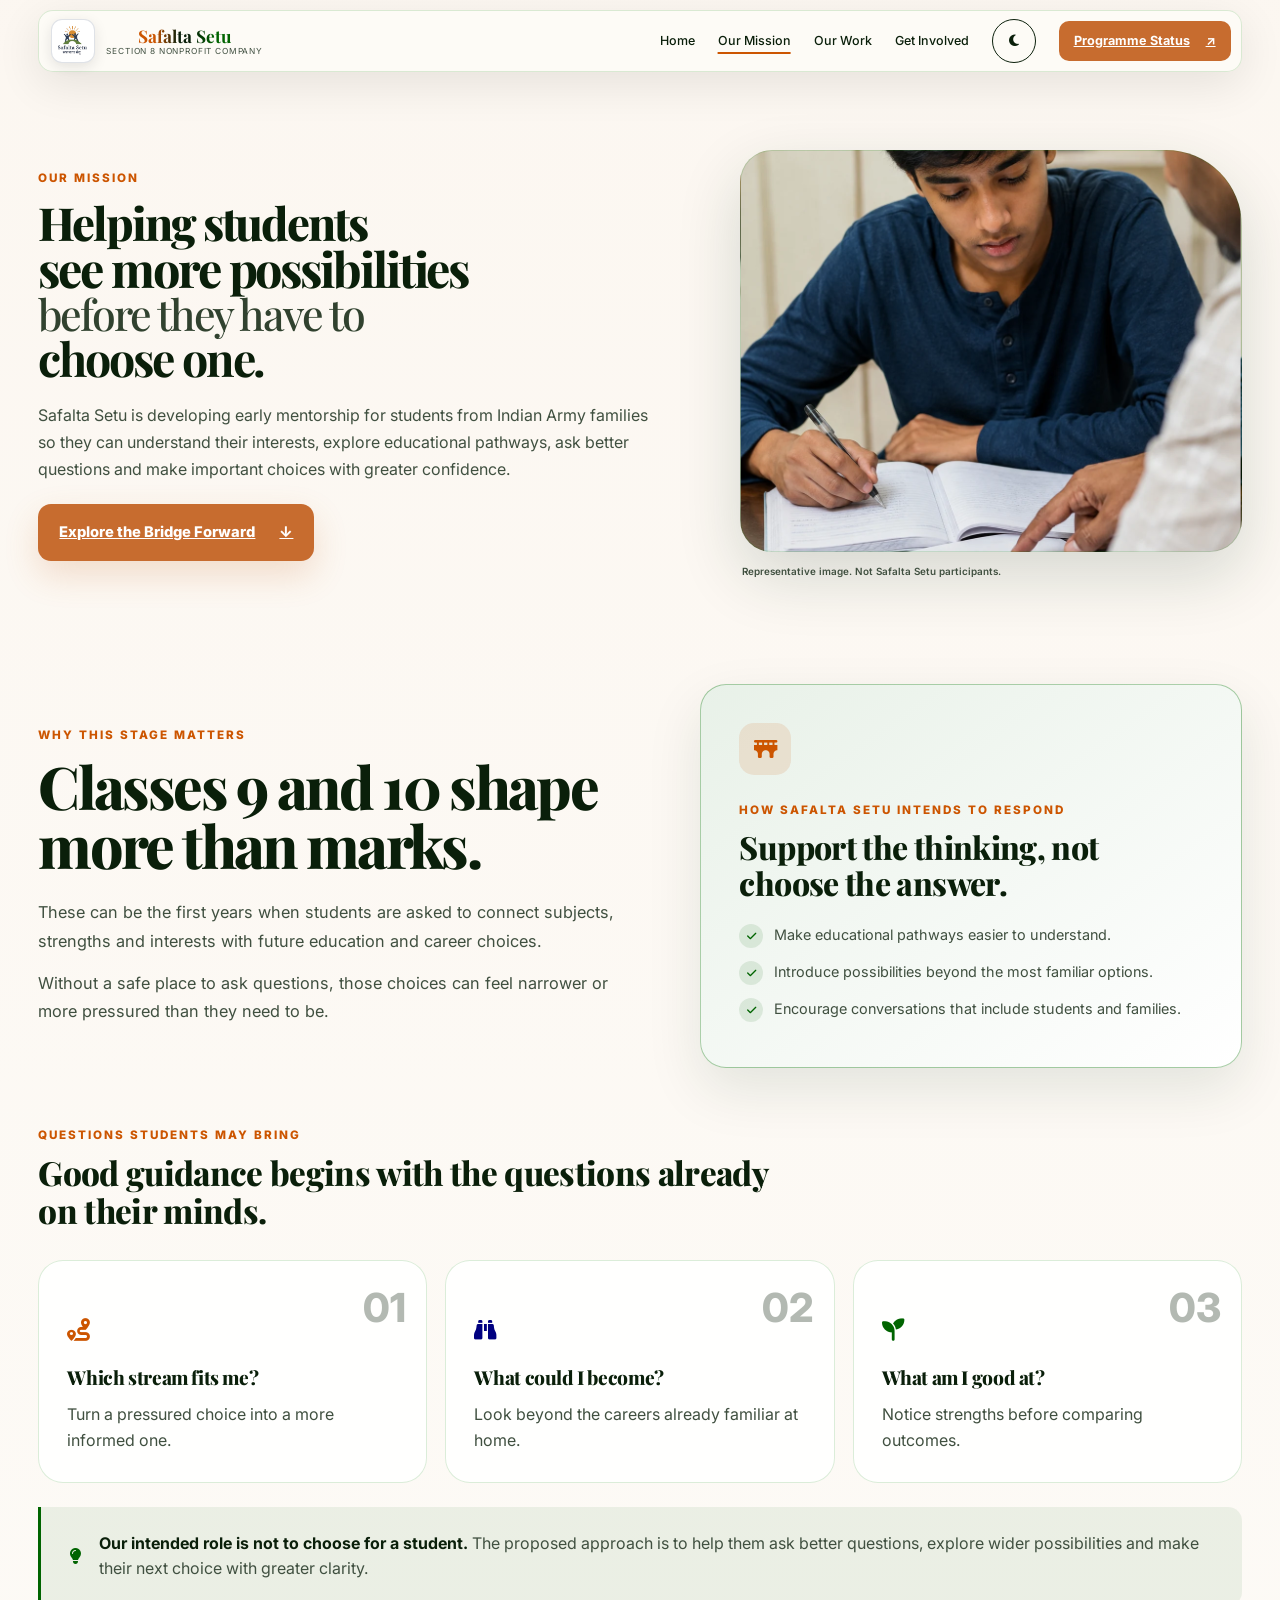
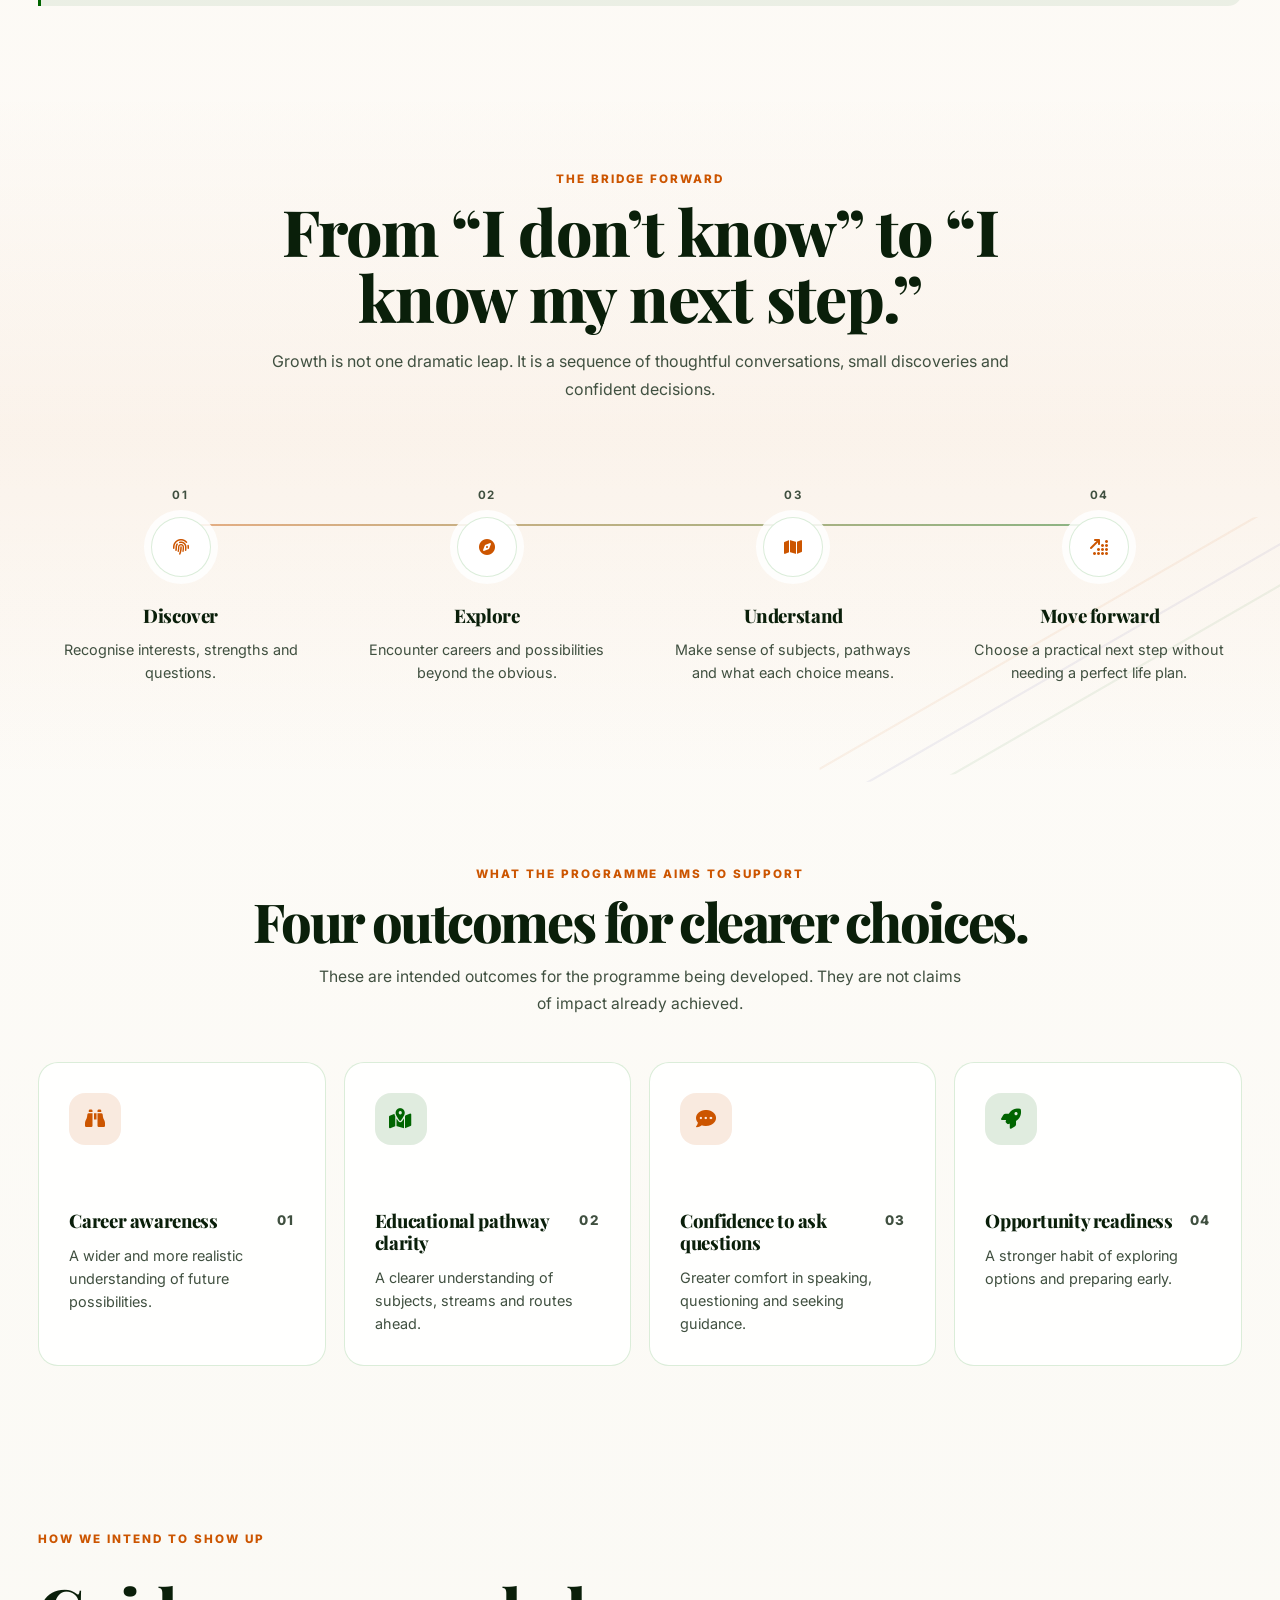
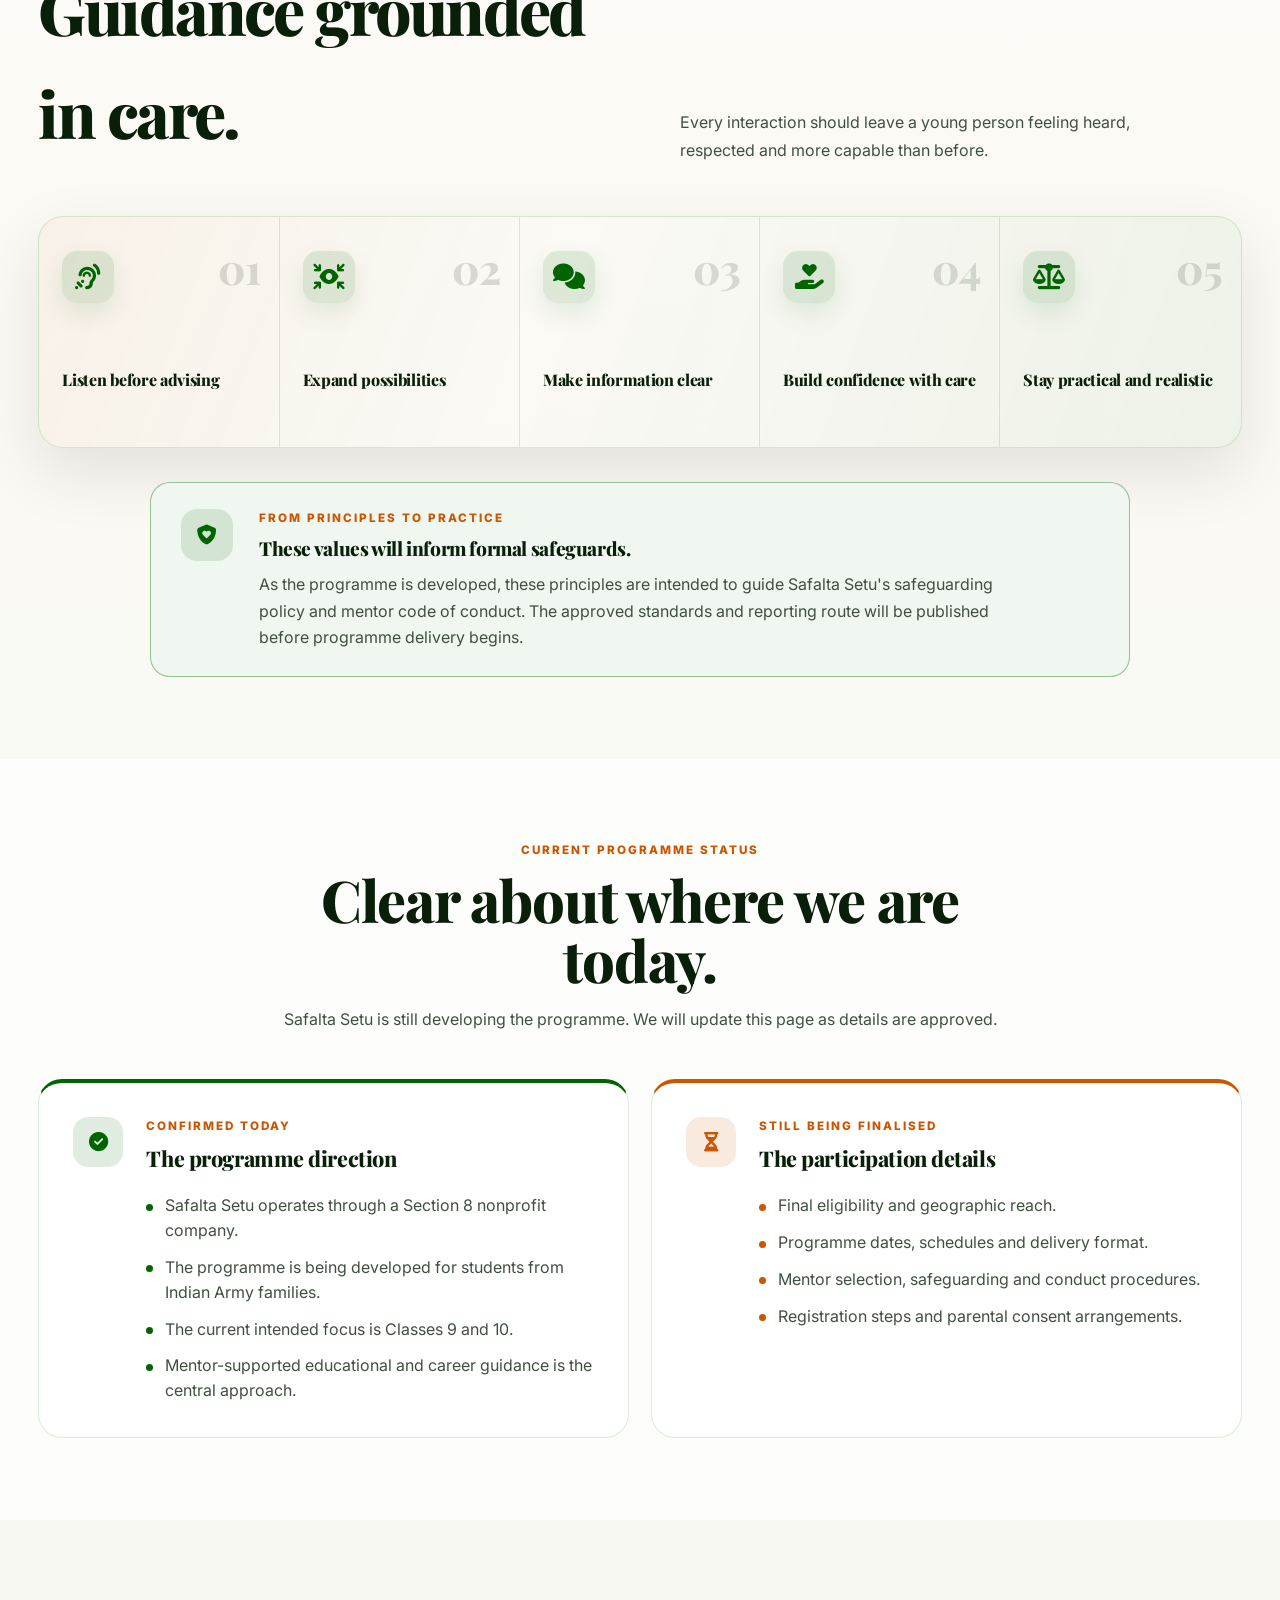
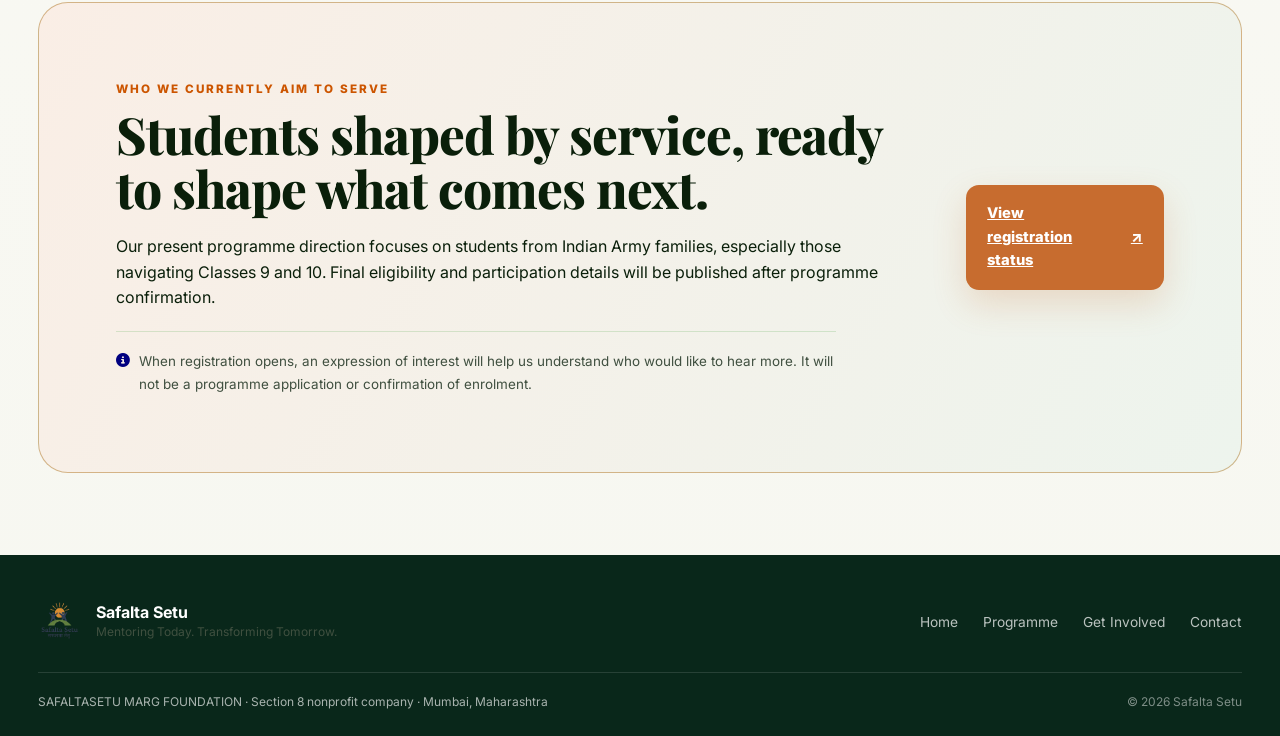
==== commit e4097bca: "Refine Mission hero typography and rhythm" ====
--- a/vision.html
+++ b/vision.html
@@ -3,13 +3,13 @@
 <head>
     <meta charset="UTF-8"><meta name="viewport" content="width=device-width, initial-scale=1.0">
     <meta name="description" content="Discover the mentorship programme Safalta Setu is developing for students from Indian Army families.">
-    <title>Our Mission | Safalta Setu</title><link rel="icon" href="logo.jpg" type="image/jpeg"><link rel="stylesheet" href="style.css?v=mission-hero3"><link rel="stylesheet" href="https://cdnjs.cloudflare.com/ajax/libs/font-awesome/6.4.0/css/all.min.css">
+    <title>Our Mission | Safalta Setu</title><link rel="icon" href="logo.jpg" type="image/jpeg"><link rel="stylesheet" href="style.css?v=mission-hero4"><link rel="stylesheet" href="https://cdnjs.cloudflare.com/ajax/libs/font-awesome/6.4.0/css/all.min.css">
 </head>
 <body class="mission-site-page">
 <a class="skip-link" href="#main-content">Skip to content</a>
 <nav class="navbar navbar-home ngo-nav" aria-label="Primary navigation"><a href="index.html" class="nav-brand"><div class="logo-container official-logo-container"><img src="logo.jpg" width="500" height="500" alt="Safalta Setu official logo" class="nav-logo-img official-logo-img"></div><span class="brand-copy"><strong>Safalta Setu</strong><small>Section 8 nonprofit company</small></span></a><button class="mobile-menu-btn" id="mobile-menu-trigger" aria-label="Open navigation" aria-expanded="false" aria-controls="nav-menu"><i class="fas fa-bars"></i></button><div class="nav-menu" id="nav-menu"><a href="index.html" class="nav-link">Home</a><a href="vision.html" class="nav-link active" aria-current="page">Our Mission</a><a href="index.html#programmes" class="nav-link">Our Work</a><a href="index.html#get-involved" class="nav-link">Get Involved</a><button id="theme-toggle" class="theme-switch" aria-label="Toggle Theme"><i class="fas fa-sun"></i></button><a href="contact.html" class="nav-cta">Programme Status <span aria-hidden="true">↗</span></a></div></nav>
 <main id="main-content" class="mission-page">
-<header class="mission-hero"><div class="container mission-hero-grid"><div class="mission-copy reveal-group"><p class="section-kicker">Our mission</p><h1><span class="visually-hidden">Helping students see more possibilities before they have to choose one.</span><span class="mission-headline-desktop" aria-hidden="true"><span>Helping students see more possibilities</span><span>before they have to choose one.</span></span><span class="mission-headline-mobile" aria-hidden="true">Helping students see more possibilities before they have to choose one.</span></h1><p class="mission-hero-summary">Safalta Setu is developing early mentorship for students from Indian Army families so they can understand their interests, explore educational pathways, ask better questions and make important choices with greater confidence.</p><div class="hero-actions"><a href="#bridge-forward" class="btn-primary">Explore the Bridge Forward <span aria-hidden="true">↓</span></a></div></div><figure class="mission-people-visual reveal-scale"><div class="mission-people-photo" role="img" aria-label="An Indian secondary-school student exploring an educational pathway plan with an adviser"></div><figcaption class="mission-people-disclosure">Representative image. Not Safalta Setu participants.</figcaption></figure></div></header>
+<header class="mission-hero"><div class="container mission-hero-grid"><div class="mission-copy reveal-group"><p class="section-kicker">Our mission</p><h1><span class="visually-hidden">Helping students see more possibilities before they have to choose one.</span><span class="mission-headline-desktop" aria-hidden="true"><span class="mission-line-opening">Helping students</span><span class="mission-line-concept">see more possibilities</span><span class="mission-line-transition">before they have to</span><span class="mission-line-conclusion">choose one.</span></span><span class="mission-headline-mobile" aria-hidden="true">Helping students see more possibilities before they have to choose one.</span></h1><p class="mission-hero-summary">Safalta Setu is developing early mentorship for students from Indian Army families so they can understand their interests, explore educational pathways, ask better questions and make important choices with greater confidence.</p><div class="hero-actions"><a href="#bridge-forward" class="btn-primary">Explore the Bridge Forward <span aria-hidden="true">↓</span></a></div></div><figure class="mission-people-visual reveal-scale"><div class="mission-people-photo" role="img" aria-label="An Indian secondary-school student exploring an educational pathway plan with an adviser"></div><figcaption class="mission-people-disclosure">Representative image. Not Safalta Setu participants.</figcaption></figure></div></header>
 <section class="mission-why section"><div class="container"><div class="why-ngo-grid"><div class="why-need reveal-text"><p class="section-kicker">Why this stage matters</p><h2>Classes 9 and 10 shape more than marks.</h2><p>These can be the first years when students are asked to connect subjects, strengths and interests with future education and career choices.</p><p>Without a safe place to ask questions, those choices can feel narrower or more pressured than they need to be.</p></div><aside class="why-response reveal-card"><span class="why-response-icon"><i class="fas fa-bridge" aria-hidden="true"></i></span><p class="section-kicker">How Safalta Setu intends to respond</p><h3>Support the thinking, not choose the answer.</h3><ul><li><i class="fas fa-check" aria-hidden="true"></i><span>Make educational pathways easier to understand.</span></li><li><i class="fas fa-check" aria-hidden="true"></i><span>Introduce possibilities beyond the most familiar options.</span></li><li><i class="fas fa-check" aria-hidden="true"></i><span>Encourage conversations that include students and families.</span></li></ul></aside></div><div class="student-questions-heading reveal-text"><p class="section-kicker">Questions students may bring</p><h3>Good guidance begins with the questions already on their minds.</h3></div><div class="question-grid"><article class="question-card reveal-card"><span>01</span><i class="fas fa-route"></i><h3>Which stream fits me?</h3><p>Turn a pressured choice into a more informed one.</p></article><article class="question-card reveal-card"><span>02</span><i class="fas fa-binoculars"></i><h3>What could I become?</h3><p>Look beyond the careers already familiar at home.</p></article><article class="question-card reveal-card"><span>03</span><i class="fas fa-seedling"></i><h3>What am I good at?</h3><p>Notice strengths before comparing outcomes.</p></article></div><p class="mission-note reveal-text"><i class="fas fa-lightbulb"></i><span><strong>Our intended role is not to choose for a student.</strong> The proposed approach is to help them ask better questions, explore wider possibilities and make their next choice with greater clarity.</span></p></div></section>
 <section class="bridge-forward section" id="bridge-forward"><div class="container"><div class="section-heading center-heading reveal-text"><p class="section-kicker">The Bridge Forward</p><h2>From “I don’t know” to “I know my next step.”</h2><p>Growth is not one dramatic leap. It is a sequence of thoughtful conversations, small discoveries and confident decisions.</p></div><div class="journey-track"><div class="journey-line" aria-hidden="true"></div><article class="journey-step reveal-card"><b>01</b><span><i class="fas fa-fingerprint"></i></span><h3>Discover</h3><p>Recognise interests, strengths and questions.</p></article><article class="journey-step reveal-card"><b>02</b><span><i class="fas fa-compass"></i></span><h3>Explore</h3><p>Encounter careers and possibilities beyond the obvious.</p></article><article class="journey-step reveal-card"><b>03</b><span><i class="fas fa-map"></i></span><h3>Understand</h3><p>Make sense of subjects, pathways and what each choice means.</p></article><article class="journey-step reveal-card"><b>04</b><span><i class="fas fa-arrow-up-right-dots"></i></span><h3>Move forward</h3><p>Choose a practical next step without needing a perfect life plan.</p></article></div></div></section>
 <section class="mission-outcomes section" id="intended-outcomes"><div class="container"><div class="outcomes-heading reveal-text"><p class="section-kicker">What the programme aims to support</p><h2>Four outcomes for clearer choices.</h2><p>These are intended outcomes for the programme being developed. They are not claims of impact already achieved.</p></div><div class="outcome-list"><div class="outcome-item reveal-card"><span><i class="fas fa-binoculars"></i></span><div><small>01</small><h3>Career awareness</h3><p>A wider and more realistic understanding of future possibilities.</p></div></div><div class="outcome-item reveal-card"><span><i class="fas fa-map-location-dot"></i></span><div><small>02</small><h3>Educational pathway clarity</h3><p>A clearer understanding of subjects, streams and routes ahead.</p></div></div><div class="outcome-item reveal-card"><span><i class="fas fa-comment-dots"></i></span><div><small>03</small><h3>Confidence to ask questions</h3><p>Greater comfort in speaking, questioning and seeking guidance.</p></div></div><div class="outcome-item reveal-card"><span><i class="fas fa-rocket"></i></span><div><small>04</small><h3>Opportunity readiness</h3><p>A stronger habit of exploring options and preparing early.</p></div></div></div></div></section>
--- a/style.css
+++ b/style.css
@@ -4193,21 +4193,21 @@
 
 /* Our Mission hero: purpose-led editorial composition */
 .mission-site-page .mission-hero {
-    min-height: 65vh;
-    padding: 104px 0 48px;
+    min-height: auto;
+    padding: 78px 0 22px;
 }
 
 .mission-site-page .mission-hero-grid {
-    grid-template-columns: minmax(0, 1.28fr) minmax(360px, .92fr);
-    gap: clamp(42px, 5.5vw, 82px);
+    grid-template-columns: minmax(0, 1.12fr) minmax(360px, .88fr);
+    gap: clamp(56px, 5vw, 72px);
     align-items: center;
 }
 
 .mission-site-page .mission-copy h1 {
-    max-width: 780px;
-    margin: 13px 0 24px;
-    font-size: clamp(2.8rem, 3.35vw, 3.65rem);
-    line-height: 1.01;
+    max-width: 630px;
+    margin: 12px 0 21px;
+    font-size: clamp(2.85rem, 3.35vw, 3.65rem);
+    line-height: .99;
     letter-spacing: -.046em;
 }
 
@@ -4218,6 +4218,22 @@
 
 .mission-headline-desktop > span { white-space: nowrap; }
 .mission-headline-mobile { display: none; }
+
+.mission-headline-desktop .mission-line-concept {
+    font-size: 1.06em;
+    font-weight: 750;
+}
+
+.mission-headline-desktop .mission-line-transition {
+    color: color-mix(in srgb, var(--text-main) 84%, transparent);
+    font-size: .94em;
+    font-weight: 500;
+}
+
+.mission-headline-desktop .mission-line-conclusion {
+    font-size: 1.02em;
+    font-weight: 700;
+}
 
 .mission-site-page .mission-copy > p.mission-hero-lead {
     margin: 0 0 11px;
@@ -4231,11 +4247,11 @@
 }
 
 .mission-site-page .mission-copy .mission-hero-summary + .hero-actions {
-    margin-top: 25px;
+    margin-top: 21px;
 }
 
 .mission-site-page .mission-people-visual {
-    min-height: 510px;
+    min-height: 430px;
 }
 
 .mission-site-page .mission-people-photo {
@@ -4294,14 +4310,14 @@
 @media (max-width: 1100px) {
     .mission-site-page .mission-hero-grid {
         grid-template-columns: minmax(0, 1.2fr) minmax(330px, .8fr);
-        gap: 38px;
+        gap: 56px;
     }
     .mission-site-page .mission-copy h1 { font-size: clamp(2.55rem, 3.8vw, 3rem); }
-    .mission-site-page .mission-people-visual { min-height: 490px; }
+    .mission-site-page .mission-people-visual { min-height: 425px; }
 }
 
 @media (max-width: 900px) {
-    .mission-site-page .mission-hero { min-height: auto; padding: 100px 0 58px; }
+    .mission-site-page .mission-hero { min-height: auto; padding: 92px 0 52px; }
     .mission-site-page .mission-hero-grid { grid-template-columns: 1fr; gap: 38px; }
     .mission-site-page .mission-copy { text-align: left; }
     .mission-site-page .mission-copy > p.mission-hero-lead,
